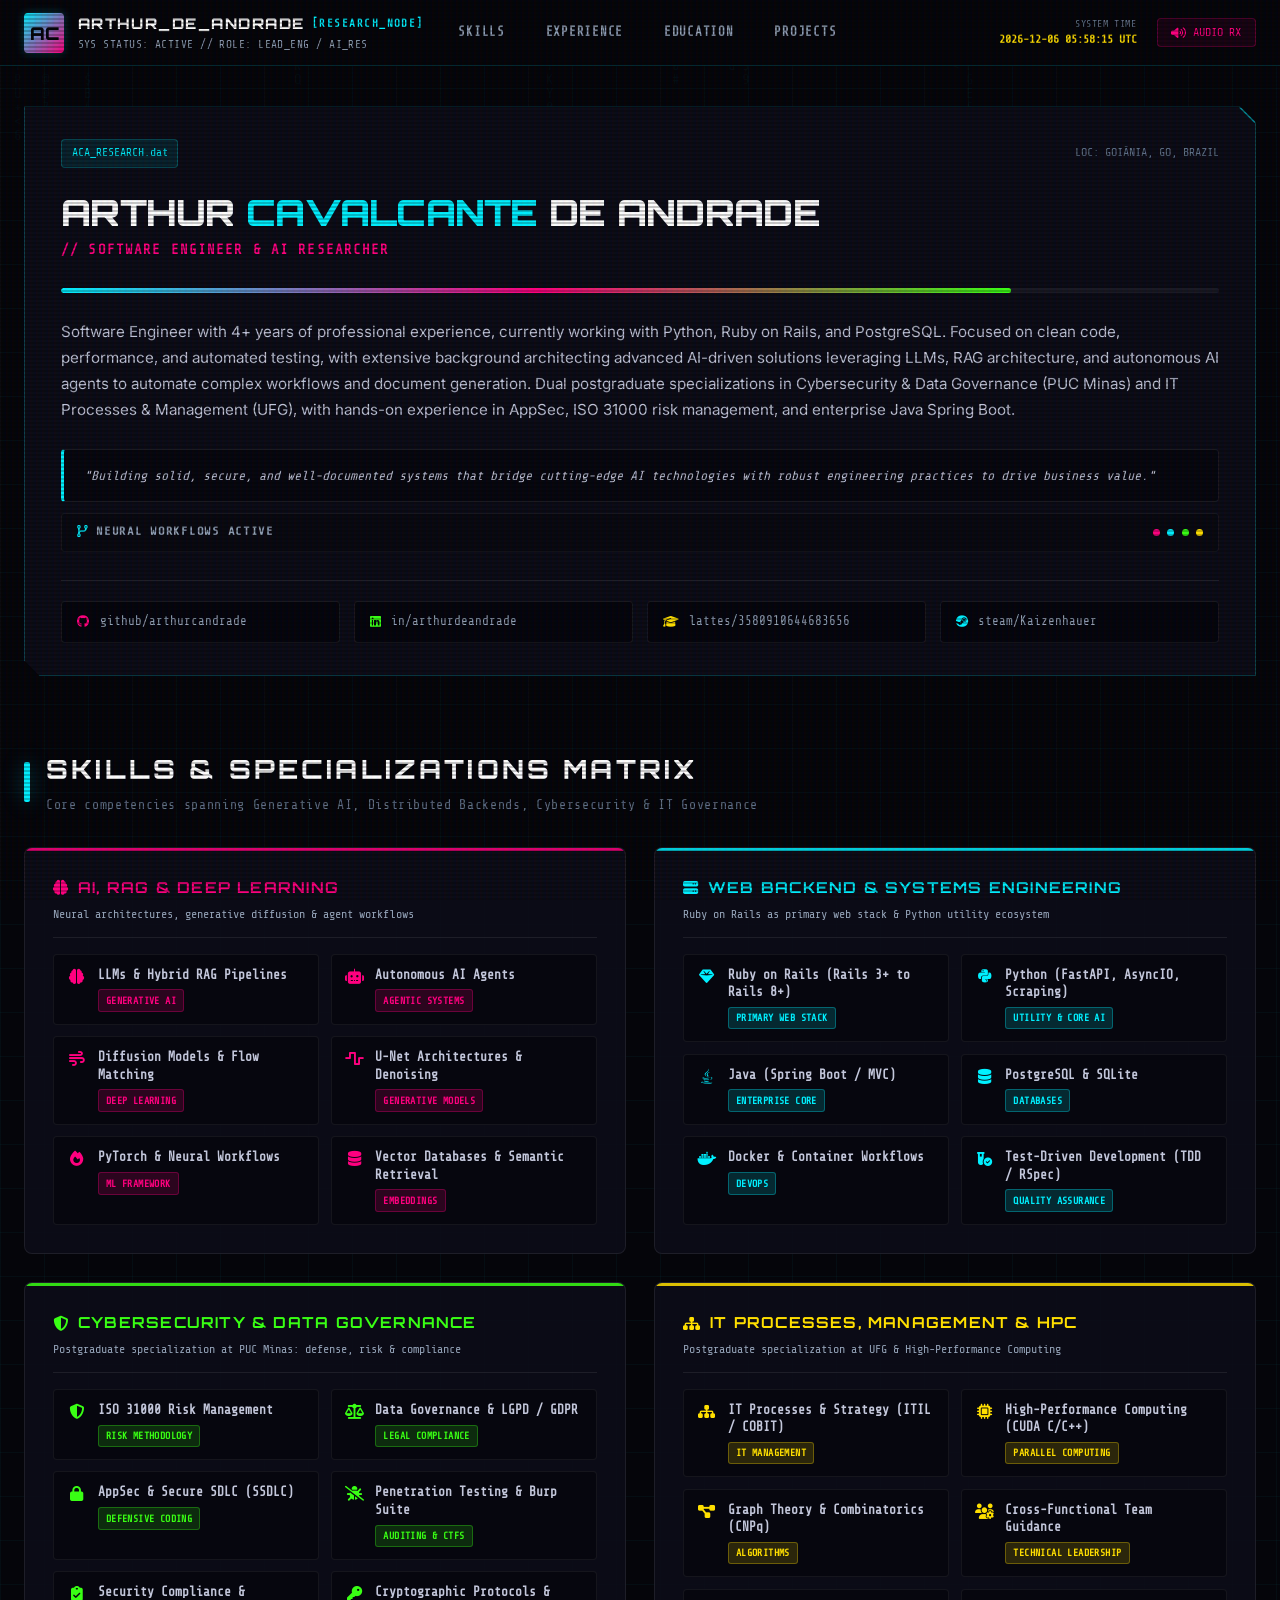
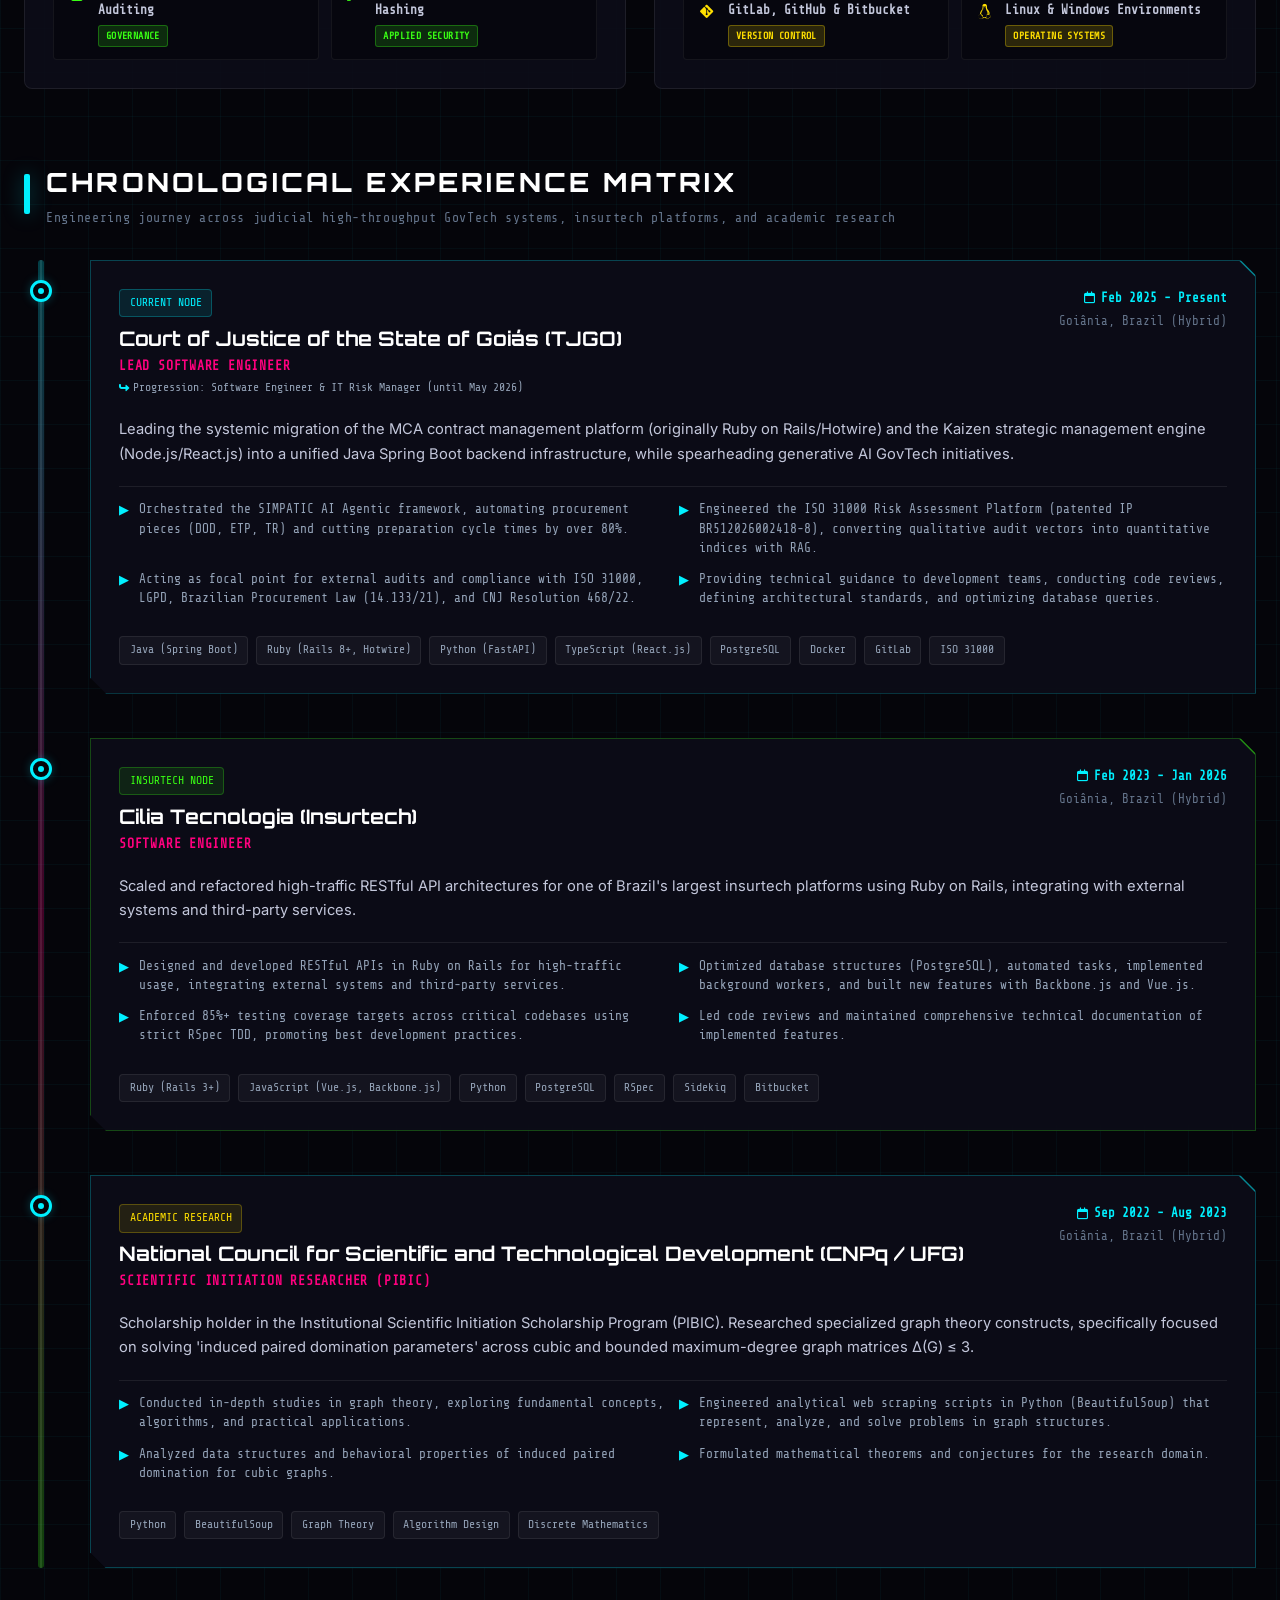
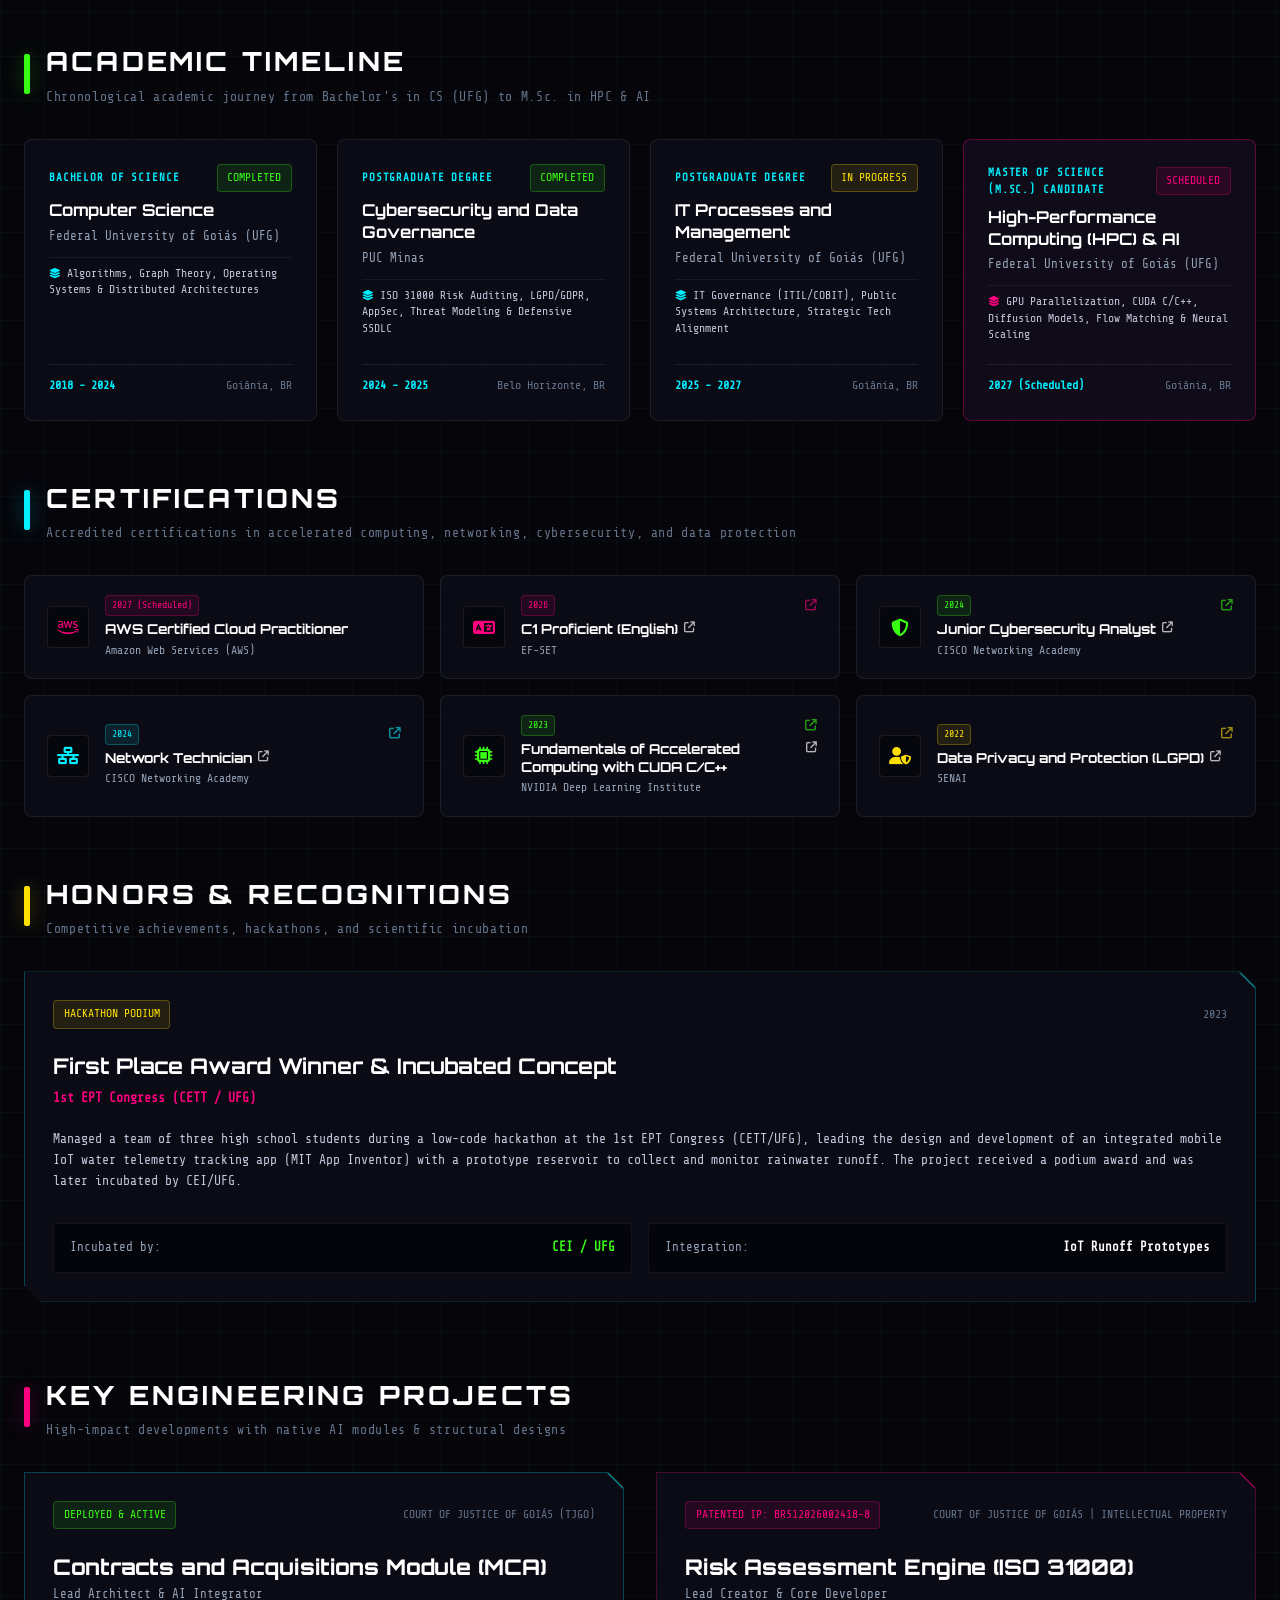
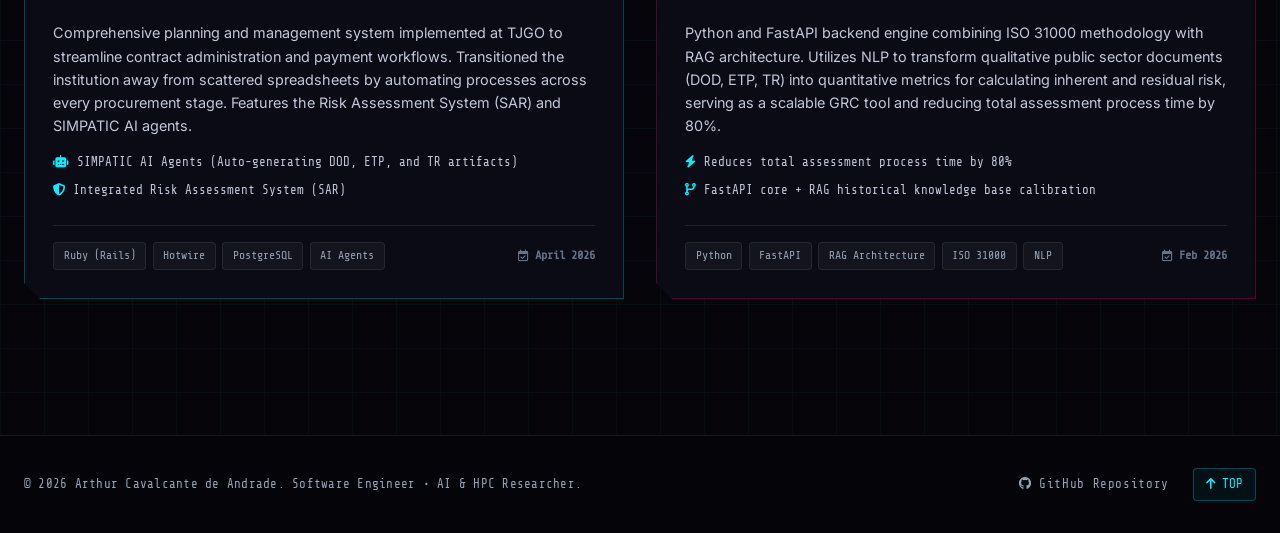
==== index.html @ 25e670b0 "feat: implement education, certifications, and honors component with data and styling" ====
<!DOCTYPE html>
<html lang="en" class="dark">

<head>
  <meta charset="UTF-8">
  <meta name="viewport" content="width=device-width, initial-scale=1.0">

  <!-- Primary Meta Tags -->
  <title>Arthur Cavalcante de Andrade | Software Engineer & AI Researcher</title>
  <meta name="title" content="Arthur Cavalcante de Andrade | Software Engineer & AI Researcher">
  <meta name="description"
    content="Software Engineer & AI Researcher specializing in Distributed Systems, Generative AI (LLMs, RAG, Diffusion Models, Flow Matching), and High-Performance Computing (HPC).">
  <meta name="keywords"
    content="Arthur Cavalcante de Andrade, Software Engineer, AI Researcher, Deep Learning, Diffusion Models, Flow Matching, HPC, RAG, Python, FastAPI, Java, Spring Boot, Graph Theory, TJGO">
  <meta name="author" content="Arthur Cavalcante de Andrade">
  <meta name="robots" content="index, follow">

  <!-- Open Graph / Facebook / LinkedIn -->
  <meta property="og:type" content="website">
  <meta property="og:url" content="https://arthurcandrade.github.io/">
  <meta property="og:title" content="Arthur Cavalcante de Andrade | Software Engineer & AI Researcher">
  <meta property="og:description"
    content="Software Engineer & AI Researcher specializing in Distributed Systems, Generative AI (LLMs, RAG, Diffusion Models, Flow Matching), and High-Performance Computing (HPC).">

  <!-- Twitter -->
  <meta property="twitter:card" content="summary_large_image">
  <meta property="twitter:title" content="Arthur Cavalcante de Andrade | Software Engineer & AI Researcher">
  <meta property="twitter:description"
    content="Software Engineer & AI Researcher specializing in Distributed Systems, Generative AI (LLMs, RAG, Diffusion Models, Flow Matching), and High-Performance Computing (HPC).">

  <!-- Google Fonts: Orbitron (tech), Share Tech Mono (HUD), Inter (clean UI) -->
  <link rel="preconnect" href="https://fonts.googleapis.com">
  <link rel="preconnect" href="https://fonts.gstatic.com" crossorigin>
  <link
    href="https://fonts.googleapis.com/css2?family=Inter:wght@300;400;500;600;700;800&family=Orbitron:wght@500;700;800;900&family=Share+Tech+Mono&display=swap"
    rel="stylesheet">

  <!-- FontAwesome Icons -->
  <link rel="stylesheet" href="https://cdnjs.cloudflare.com/ajax/libs/font-awesome/6.5.1/css/all.min.css"
    integrity="sha512-DTOQO9RWCH3ppGqcWaEA1BIZOC6xxalwEsw9c2QQeAIftl+Vegovlnee1c9QX4TctnWMn13TZye+giMm8e2LwA=="
    crossorigin="anonymous" referrerpolicy="no-referrer">

  <!-- Componentized Cyberpunk Stylesheet Architecture -->
  <link rel="stylesheet" href="css/variables.css">
  <link rel="stylesheet" href="css/base.css">
  <link rel="stylesheet" href="css/components/header.css">
  <link rel="stylesheet" href="css/components/hero.css">
  <link rel="stylesheet" href="css/components/skills.css">
  <link rel="stylesheet" href="css/components/experience.css">
  <link rel="stylesheet" href="css/components/education.css">
  <link rel="stylesheet" href="css/components/projects.css">
  <link rel="stylesheet" href="css/components/footer.css">
</head>

<body class="grid-bg">

  <!-- Matrix Rain Canvas Background -->
  <canvas id="matrix-canvas"></canvas>

  <!-- Mount: Top HUD Header -->
  <div id="header-mount"></div>

  <!-- Main Content Layout -->
  <main class="container relative z-10"
    style="display: flex; flex-direction: column; gap: 4.5rem; padding-top: 2.5rem; padding-bottom: 3.5rem;">

    <!-- Mount: Hero Profile & Systems Telemetry -->
    <div id="hero-mount"></div>

    <!-- Mount: Skills Matrix -->
    <div id="skills-mount"></div>

    <!-- Mount: Experience Motherboard Bus -->
    <div id="experience-mount"></div>

    <!-- Mount: Education & Honors -->
    <div id="education-mount"></div>

    <!-- Mount: Key Engineering Projects -->
    <div id="projects-mount"></div>

  </main>

  <!-- Mount: Cyber Telemetry Footer -->
  <div id="footer-mount"></div>

  <!-- Application Coordinator (ES6+ Module) -->
  <script type="module" src="js/app.js"></script>

</body>

</html>
---- css/variables.css ----
/**
 * Arthur Cavalcante de Andrade | Portfolio
 * CSS Design Tokens & Cyberpunk Theme Variables
 */

:root {
  /* Cyberpunk Core Palette */
  --bg-primary: #05050a;
  --bg-panel: #0d0d19;
  --bg-panel-elevated: #121224;
  --bg-card: rgba(13, 13, 25, 0.88);
  --bg-card-hover: rgba(20, 20, 38, 0.95);
  --bg-darker: #020205;

  /* Neon Accent Colors */
  --neon-cyan: #00f0ff;
  --neon-cyan-rgb: 0, 240, 255;
  --neon-magenta: #ff007f;
  --neon-magenta-rgb: 255, 0, 127;
  --neon-green: #39ff14;
  --neon-green-rgb: 57, 255, 20;
  --neon-yellow: #ffdf00;
  --neon-yellow-rgb: 255, 223, 0;
  --neon-purple: #8b5cf6;
  --neon-purple-rgb: 139, 92, 246;

  /* Text & Surface Tones */
  --text-primary: #ffffff;
  --text-secondary: #c3c7db;
  --text-muted: #64748b;
  --text-dim: #94a3b8;
  --border-subtle: rgba(255, 255, 255, 0.08);
  --border-cyan: rgba(0, 240, 255, 0.25);
  --border-magenta: rgba(255, 0, 127, 0.25);
  --border-green: rgba(57, 255, 20, 0.25);
  --border-yellow: rgba(255, 223, 0, 0.25);

  /* Neon Box Shadows */
  --shadow-glow-cyan: 0 0 20px rgba(0, 240, 255, 0.35);
  --shadow-glow-cyan-sm: 0 0 10px rgba(0, 240, 255, 0.25);
  --shadow-glow-magenta: 0 0 20px rgba(255, 0, 127, 0.35);
  --shadow-glow-magenta-sm: 0 0 10px rgba(255, 0, 127, 0.25);
  --shadow-glow-green: 0 0 20px rgba(57, 255, 20, 0.35);
  --shadow-glow-green-sm: 0 0 10px rgba(57, 255, 20, 0.25);
  --shadow-glow-yellow: 0 0 20px rgba(255, 223, 0, 0.35);

  /* Typography */
  --font-sans: 'Inter', -apple-system, BlinkMacSystemFont, 'Segoe UI', Roboto, sans-serif;
  --font-tech: 'Orbitron', -apple-system, BlinkMacSystemFont, sans-serif;
  --font-mono: 'Share Tech Mono', 'Courier New', monospace;

  /* Layout & Transitions */
  --container-max-width: 1280px;
  --radius-sm: 4px;
  --radius-md: 8px;
  --radius-lg: 12px;
  --transition-fast: 0.15s ease;
  --transition-normal: 0.25s cubic-bezier(0.4, 0, 0.2, 1);
  --transition-glow: 0.35s cubic-bezier(0.16, 1, 0.3, 1);
}
---- css/base.css ----
/**
 * Arthur Cavalcante de Andrade | Portfolio
 * Base Styles, Reset, Cyber Grid & Utility Classes
 */

*, *::before, *::after {
  box-sizing: border-box;
  margin: 0;
  padding: 0;
}

html {
  scroll-behavior: smooth;
  color-scheme: dark;
}

body {
  background-color: var(--bg-primary);
  color: var(--text-secondary);
  font-family: var(--font-sans);
  font-size: 15px;
  line-height: 1.6;
  overflow-x: hidden;
  position: relative;
  min-height: 100vh;
  -webkit-font-smoothing: antialiased;
  -moz-osx-font-smoothing: grayscale;
}

/* Cyber Matrix Background Grid */
.grid-bg {
  background-size: 44px 44px;
  background-image: 
    linear-gradient(to right, rgba(0, 240, 255, 0.035) 1px, transparent 1px),
    linear-gradient(to bottom, rgba(0, 240, 255, 0.035) 1px, transparent 1px);
}

/* CRT Scanline Overlay */
body::before {
  content: "";
  display: block;
  position: fixed;
  top: 0; left: 0; bottom: 0; right: 0;
  background: 
    linear-gradient(rgba(18, 16, 16, 0) 50%, rgba(0, 0, 0, 0.22) 50%),
    linear-gradient(90deg, rgba(255, 0, 0, 0.04), rgba(0, 255, 0, 0.015), rgba(0, 0, 255, 0.04));
  z-index: 9999;
  background-size: 100% 4px, 6px 100%;
  pointer-events: none;
}

/* Matrix Rain Canvas */
#matrix-canvas {
  position: fixed;
  top: 0;
  left: 0;
  width: 100%;
  height: 100%;
  z-index: 0;
  opacity: 0.16;
  pointer-events: none;
}

/* Main Container Wrapper */
.container {
  width: 100%;
  max-width: var(--container-max-width);
  margin-left: auto;
  margin-right: auto;
  padding-left: 1.5rem;
  padding-right: 1.5rem;
}

/* Custom Scrollbar */
::-webkit-scrollbar {
  width: 7px;
  height: 7px;
}
::-webkit-scrollbar-track {
  background: var(--bg-primary);
}
::-webkit-scrollbar-thumb {
  background: rgba(0, 240, 255, 0.35);
  border-radius: 3px;
}
::-webkit-scrollbar-thumb:hover {
  background: rgba(0, 240, 255, 0.7);
  box-shadow: 0 0 10px var(--neon-cyan);
}

/* Cybernetic Polygon Chamfer Border */
.cyber-card {
  position: relative;
  background: var(--bg-card);
  border: 1px solid var(--border-cyan);
  clip-path: polygon(
    0 0, 
    calc(100% - 16px) 0, 
    100% 16px, 
    100% 100%, 
    16px 100%, 
    0 calc(100% - 16px)
  );
  backdrop-filter: blur(12px);
  -webkit-backdrop-filter: blur(12px);
  transition: all var(--transition-normal);
}

.cyber-card::before {
  content: '';
  position: absolute;
  top: 0; 
  right: 0;
  width: 16px; 
  height: 16px;
  background: rgba(0, 240, 255, 0.55);
  clip-path: polygon(100% 0, 0 0, 100% 100%);
  pointer-events: none;
  transition: background var(--transition-fast);
}

.cyber-card:hover {
  border-color: rgba(0, 240, 255, 0.8);
  box-shadow: 0 0 25px rgba(0, 240, 255, 0.2);
  transform: translateY(-2px);
}

.cyber-card:hover::before {
  background: var(--neon-cyan);
}

/* Cyber Card Magenta Variant */
.cyber-card.magenta-variant {
  border-color: var(--border-magenta);
}
.cyber-card.magenta-variant::before {
  background: rgba(255, 0, 127, 0.55);
}
.cyber-card.magenta-variant:hover {
  border-color: rgba(255, 0, 127, 0.8);
  box-shadow: 0 0 25px rgba(255, 0, 127, 0.2);
}
.cyber-card.magenta-variant:hover::before {
  background: var(--neon-magenta);
}

/* Cyber Card Green Variant */
.cyber-card.green-variant {
  border-color: var(--border-green);
}
.cyber-card.green-variant::before {
  background: rgba(57, 255, 20, 0.55);
}
.cyber-card.green-variant:hover {
  border-color: rgba(57, 255, 20, 0.8);
  box-shadow: 0 0 25px rgba(57, 255, 20, 0.2);
}
.cyber-card.green-variant:hover::before {
  background: var(--neon-green);
}

/* Section Header Structure */
.section-title-wrap {
  display: flex;
  align-items: center;
  gap: 1rem;
  margin-bottom: 2rem;
}

.section-accent-bar {
  width: 6px;
  height: 40px;
  border-radius: 2px;
  background-color: var(--neon-cyan);
  box-shadow: var(--shadow-glow-cyan);
}

.section-accent-bar.cyan { background-color: var(--neon-cyan); box-shadow: var(--shadow-glow-cyan); }
.section-accent-bar.magenta { background-color: var(--neon-magenta); box-shadow: var(--shadow-glow-magenta); }
.section-accent-bar.green { background-color: var(--neon-green); box-shadow: var(--shadow-glow-green); }
.section-accent-bar.yellow { background-color: var(--neon-yellow); box-shadow: var(--shadow-glow-yellow); }

.section-heading {
  font-family: var(--font-tech);
  font-size: 1.65rem;
  font-weight: 800;
  letter-spacing: 0.12em;
  color: var(--text-primary);
  text-transform: uppercase;
}

.section-subheading {
  font-family: var(--font-mono);
  font-size: 0.82rem;
  color: var(--text-muted);
  letter-spacing: 0.05em;
  margin-top: 0.2rem;
}

/* Glitch Animation */
@keyframes glitch {
  0% { transform: translate(0); }
  20% { transform: translate(-2px, 2px); }
  40% { transform: translate(-2px, -2px); }
  60% { transform: translate(2px, 2px); }
  80% { transform: translate(2px, -2px); }
  100% { transform: translate(0); }
}

.glitch-hover:hover {
  animation: glitch 0.3s infinite linear alternate-reverse;
}

/* Buttons */
.btn {
  display: inline-flex;
  align-items: center;
  justify-content: center;
  gap: 0.5rem;
  padding: 0.75rem 1.4rem;
  font-family: var(--font-tech);
  font-size: 0.8rem;
  font-weight: 700;
  letter-spacing: 0.08em;
  text-transform: uppercase;
  border-radius: var(--radius-sm);
  cursor: pointer;
  text-decoration: none;
  transition: all var(--transition-normal);
  border: 1px solid transparent;
}

.btn-cyan {
  border-color: var(--neon-cyan);
  background: rgba(var(--neon-cyan-rgb), 0.08);
  color: var(--neon-cyan);
}
.btn-cyan:hover {
  background: var(--neon-cyan);
  color: var(--bg-primary);
  box-shadow: 0 0 20px rgba(var(--neon-cyan-rgb), 0.65);
}

.btn-magenta {
  border-color: var(--neon-magenta);
  background: rgba(var(--neon-magenta-rgb), 0.08);
  color: var(--neon-magenta);
}
.btn-magenta:hover {
  background: var(--neon-magenta);
  color: #ffffff;
  box-shadow: 0 0 20px rgba(var(--neon-magenta-rgb), 0.65);
}

.btn-sm {
  padding: 0.4rem 0.8rem;
  font-size: 0.72rem;
}

/* Badge Tags */
.badge {
  display: inline-flex;
  align-items: center;
  gap: 0.35rem;
  padding: 0.25rem 0.6rem;
  font-family: var(--font-mono);
  font-size: 0.72rem;
  border-radius: var(--radius-sm);
  background: rgba(255, 255, 255, 0.04);
  border: 1px solid var(--border-subtle);
  color: var(--text-dim);
  transition: all var(--transition-fast);
}

.badge-cyan {
  background: rgba(var(--neon-cyan-rgb), 0.1);
  border-color: rgba(var(--neon-cyan-rgb), 0.25);
  color: var(--neon-cyan);
}

.badge-magenta {
  background: rgba(var(--neon-magenta-rgb), 0.1);
  border-color: rgba(var(--neon-magenta-rgb), 0.25);
  color: var(--neon-magenta);
}

.badge-green {
  background: rgba(var(--neon-green-rgb), 0.1);
  border-color: rgba(var(--neon-green-rgb), 0.25);
  color: var(--neon-green);
}

.badge-yellow {
  background: rgba(var(--neon-yellow-rgb), 0.1);
  border-color: rgba(var(--neon-yellow-rgb), 0.25);
  color: var(--neon-yellow);
}

/* Pulse animation utility */
.pulse-glow {
  animation: pulseGlow 2s infinite alternate ease-in-out;
}

@keyframes pulseGlow {
  0% { opacity: 0.6; }
  100% { opacity: 1; filter: drop-shadow(0 0 6px var(--neon-cyan)); }
}

/* Layout Utilities */
.relative { position: relative; }
.z-10 { z-index: 10; }
.text-cyan { color: var(--neon-cyan); }
.text-magenta { color: var(--neon-magenta); }
.text-green { color: var(--neon-green); }
.text-yellow { color: var(--neon-yellow); }
.text-muted { color: var(--text-muted); }
.text-white { color: #ffffff; }
---- css/components/header.css ----
/**
 * Header Component CSS - HUD Navigation Bar
 */

.hud-header {
  position: sticky;
  top: 0;
  z-index: 100;
  background: rgba(5, 5, 10, 0.9);
  backdrop-filter: blur(16px);
  -webkit-backdrop-filter: blur(16px);
  border-bottom: 1px solid rgba(0, 240, 255, 0.15);
  padding: 0.75rem 0;
  transition: all var(--transition-normal);
}

.hud-header.scrolled {
  background: rgba(5, 5, 10, 0.98);
  border-bottom-color: rgba(0, 240, 255, 0.3);
  box-shadow: 0 4px 24px rgba(0, 0, 0, 0.7);
}

.hud-header-container {
  display: flex;
  align-items: center;
  justify-content: space-between;
  gap: 1.5rem;
}

/* Brand Node (Left) */
.hud-brand {
  display: flex;
  align-items: center;
  gap: 0.85rem;
  text-decoration: none;
  flex-shrink: 0;
}

.hud-avatar-box {
  width: 40px;
  height: 40px;
  border-radius: var(--radius-sm);
  background: linear-gradient(135deg, var(--neon-cyan), var(--neon-magenta));
  display: flex;
  align-items: center;
  justify-content: center;
  font-family: var(--font-tech);
  font-size: 1.1rem;
  font-weight: 900;
  color: #05050a;
  box-shadow: var(--shadow-glow-cyan-sm);
  transition: transform var(--transition-fast);
}

.hud-brand:hover .hud-avatar-box {
  transform: scale(1.05);
  box-shadow: var(--shadow-glow-cyan);
}

.hud-brand-details h1 {
  font-family: var(--font-tech);
  font-size: 0.92rem;
  font-weight: 800;
  letter-spacing: 0.1em;
  color: #ffffff;
  display: flex;
  align-items: center;
  gap: 0.45rem;
}

.hud-status-tag {
  font-size: 0.68rem;
  color: var(--neon-cyan);
  font-family: var(--font-mono);
}

.hud-role-text {
  font-family: var(--font-mono);
  font-size: 0.7rem;
  color: var(--text-dim);
  letter-spacing: 0.04em;
}

/* Center Section Navigation */
.hud-nav-center {
  display: none;
  align-items: center;
  gap: 1.25rem;
}

@media (min-width: 900px) {
  .hud-nav-center {
    display: flex;
  }
}

.hud-nav-link {
  font-family: var(--font-mono);
  font-size: 0.78rem;
  font-weight: 600;
  color: var(--text-dim);
  text-decoration: none;
  transition: all var(--transition-fast);
  letter-spacing: 0.06em;
  padding: 0.35rem 0.65rem;
  border-radius: var(--radius-sm);
  white-space: nowrap;
}

.hud-nav-link:hover {
  color: var(--neon-cyan);
  background: rgba(0, 240, 255, 0.06);
  text-shadow: 0 0 8px rgba(0, 240, 255, 0.6);
}

/* Right Controls: Clock & Audio Option Button */
.hud-right-controls {
  display: flex;
  align-items: center;
  gap: 1.25rem;
  margin-left: auto;
  flex-shrink: 0;
}

.hud-clock-box {
  display: none;
  flex-direction: column;
  align-items: flex-end;
  font-family: var(--font-mono);
  font-size: 0.72rem;
}

@media (min-width: 640px) {
  .hud-clock-box {
    display: flex;
  }
}

.hud-clock-label {
  font-size: 0.62rem;
  color: var(--text-muted);
  letter-spacing: 0.06em;
  text-transform: uppercase;
}

.hud-clock-time {
  color: var(--neon-yellow);
  font-weight: 600;
}

.hud-sound-btn {
  display: inline-flex;
  align-items: center;
  gap: 0.45rem;
  padding: 0.45rem 0.85rem;
  font-family: var(--font-mono);
  font-size: 0.74rem;
  border-radius: var(--radius-sm);
  background: rgba(255, 0, 127, 0.08);
  border: 1px solid rgba(255, 0, 127, 0.3);
  color: var(--neon-magenta);
  cursor: pointer;
  transition: all var(--transition-fast);
}

.hud-sound-btn:hover {
  background: rgba(255, 0, 127, 0.2);
  border-color: var(--neon-magenta);
  box-shadow: var(--shadow-glow-magenta-sm);
}
---- css/components/hero.css ----
/**
 * Hero Component CSS - Profile Terminal Core
 */

.hero-section {
  width: 100%;
}

/* Profile Card Box (Full-width, expansive presentation) */
.profile-card {
  padding: 2rem 2.25rem;
  display: flex;
  flex-direction: column;
  justify-content: space-between;
  gap: 1.75rem;
  width: 100%;
}

@media (max-width: 640px) {
  .profile-card {
    padding: 1.5rem;
  }
}

.profile-card-header {
  display: flex;
  justify-content: space-between;
  align-items: center;
  font-family: var(--font-mono);
  font-size: 0.75rem;
}

.profile-name {
  font-family: var(--font-tech);
  font-size: 2.25rem;
  font-weight: 900;
  line-height: 1.15;
  letter-spacing: -0.02em;
  color: #ffffff;
  margin-top: 0.35rem;
}

@media (max-width: 640px) {
  .profile-name {
    font-size: 1.65rem;
  }
}

.profile-title {
  font-family: var(--font-mono);
  font-size: 0.88rem;
  font-weight: 700;
  letter-spacing: 0.08em;
  color: var(--neon-magenta);
  text-transform: uppercase;
  margin-top: 0.35rem;
}

/* Glowing Decrypt / Experience Bar */
.decrypt-bar-container {
  width: 100%;
  height: 5px;
  background: rgba(255, 255, 255, 0.06);
  border-radius: 3px;
  overflow: hidden;
  position: relative;
  margin: 0.5rem 0;
}

.decrypt-bar-fill {
  position: absolute;
  top: 0; bottom: 0; left: 0;
  width: 82%;
  background: linear-gradient(90deg, var(--neon-cyan), var(--neon-magenta), var(--neon-green));
  border-radius: 3px;
  animation: barPulse 3s infinite alternate;
}

@keyframes barPulse {
  0% { opacity: 0.75; width: 75%; }
  100% { opacity: 1; width: 85%; }
}

.profile-bio {
  color: var(--text-secondary);
  font-size: 0.95rem;
  line-height: 1.7;
}

/* Quote & Workflow Status Block */
.hero-quote-container {
  margin-top: 0.5rem;
  display: flex;
  flex-direction: column;
  gap: 0.65rem;
}

.hero-quote-box {
  padding: 0.95rem 1.25rem;
  background: rgba(5, 5, 12, 0.65);
  border: 1px solid rgba(255, 255, 255, 0.08);
  border-left: 3px solid var(--neon-cyan);
  border-radius: var(--radius-sm);
  font-family: var(--font-mono);
  font-size: 0.82rem;
  color: var(--text-secondary);
  font-style: italic;
  line-height: 1.6;
}

.hero-workflow-status {
  display: flex;
  align-items: center;
  justify-content: space-between;
  flex-wrap: wrap;
  gap: 0.75rem;
  padding: 0.55rem 0.95rem;
  background: rgba(5, 5, 12, 0.45);
  border: 1px solid rgba(255, 255, 255, 0.06);
  border-radius: var(--radius-sm);
}

.hero-workflow-text {
  font-family: var(--font-mono);
  font-size: 0.76rem;
  color: var(--text-dim);
  text-transform: uppercase;
  letter-spacing: 0.06em;
  font-weight: 600;
  display: flex;
  align-items: center;
}

.hero-status-dots {
  display: flex;
  align-items: center;
  gap: 0.45rem;
}

.ci-dot {
  width: 7px;
  height: 7px;
  border-radius: 50%;
  animation: pulseDot 1.4s infinite alternate;
}

.ci-dot:nth-child(2) { animation-delay: 0.2s; }
.ci-dot:nth-child(3) { animation-delay: 0.4s; }
.ci-dot:nth-child(4) { animation-delay: 0.6s; }

@keyframes pulseDot {
  0% { transform: scale(0.8); opacity: 0.4; }
  100% { transform: scale(1.2); opacity: 1; filter: drop-shadow(0 0 6px currentColor); }
}

/* Fast Contact Buttons Grid (4 columns on desktop, 2 on mobile) */
.contacts-grid {
  display: grid;
  grid-template-columns: repeat(2, 1fr);
  gap: 0.85rem;
  padding-top: 1.25rem;
  border-top: 1px solid rgba(255, 255, 255, 0.08);
}

@media (min-width: 768px) {
  .contacts-grid {
    grid-template-columns: repeat(4, 1fr);
  }
}

.contact-link-btn {
  display: flex;
  align-items: center;
  gap: 0.65rem;
  padding: 0.65rem 0.95rem;
  background: rgba(2, 2, 8, 0.65);
  border: 1px solid rgba(255, 255, 255, 0.08);
  border-radius: var(--radius-sm);
  color: var(--text-dim);
  text-decoration: none;
  font-family: var(--font-mono);
  font-size: 0.78rem;
  transition: all var(--transition-fast);
  overflow: hidden;
}

.contact-link-btn:hover {
  background: rgba(0, 240, 255, 0.08);
  border-color: var(--neon-cyan);
  color: var(--neon-cyan);
  box-shadow: 0 0 12px rgba(0, 240, 255, 0.2);
  transform: translateY(-2px);
}

.contact-link-btn.magenta-hover:hover {
  background: rgba(255, 0, 127, 0.08);
  border-color: var(--neon-magenta);
  color: var(--neon-magenta);
  box-shadow: 0 0 12px rgba(255, 0, 127, 0.2);
}

.contact-link-btn.green-hover:hover {
  background: rgba(57, 255, 20, 0.08);
  border-color: var(--neon-green);
  color: var(--neon-green);
  box-shadow: 0 0 12px rgba(57, 255, 20, 0.2);
}

.contact-link-btn .truncate {
  overflow: hidden;
  text-overflow: ellipsis;
  white-space: nowrap;
}
---- css/components/skills.css ----
/**
 * Skills & Expertise Component CSS
 * Modern colorful capability cards with tags stacked cleanly below titles
 */

/* 2-column spacious grid: 2 on desktop, 1 on mobile */
.skills-grid {
  display: grid;
  grid-template-columns: 1fr;
  gap: 1.75rem;
}

@media (min-width: 820px) {
  .skills-grid {
    grid-template-columns: repeat(2, 1fr);
  }
}

.skill-category-card {
  padding: 1.75rem;
  display: flex;
  flex-direction: column;
  justify-content: space-between;
  gap: 1.25rem;
  background: var(--bg-card);
  border: 1px solid var(--border-subtle);
  border-radius: var(--radius-md);
  transition: all var(--transition-normal);
  position: relative;
  overflow: hidden;
}

.skill-category-card::before {
  content: "";
  position: absolute;
  top: 0;
  left: 0;
  right: 0;
  height: 3px;
  opacity: 0.85;
}

.skill-category-card.magenta-accent::before { background: var(--neon-magenta); }
.skill-category-card.cyan-accent::before { background: var(--neon-cyan); }
.skill-category-card.green-accent::before { background: var(--neon-green); }
.skill-category-card.yellow-accent::before { background: var(--neon-yellow); }

.skill-category-card:hover {
  transform: translateY(-3px);
  box-shadow: 0 10px 30px rgba(0, 0, 0, 0.6);
}

.skill-category-card.magenta-accent:hover {
  border-color: var(--border-magenta);
  box-shadow: 0 10px 30px rgba(255, 0, 127, 0.18);
}

.skill-category-card.cyan-accent:hover {
  border-color: var(--border-cyan);
  box-shadow: 0 10px 30px rgba(0, 240, 255, 0.18);
}

.skill-category-card.green-accent:hover {
  border-color: var(--border-green);
  box-shadow: 0 10px 30px rgba(57, 255, 20, 0.18);
}

.skill-category-card.yellow-accent:hover {
  border-color: var(--border-yellow);
  box-shadow: 0 10px 30px rgba(255, 223, 0, 0.18);
}

.skill-cat-header {
  border-bottom: 1px solid rgba(255, 255, 255, 0.08);
  padding-bottom: 0.85rem;
}

.skill-cat-title {
  font-family: var(--font-tech);
  font-size: 0.95rem;
  font-weight: 700;
  letter-spacing: 0.08em;
  text-transform: uppercase;
  display: flex;
  align-items: center;
  gap: 0.55rem;
}

.skill-cat-subtitle {
  font-family: var(--font-mono);
  font-size: 0.74rem;
  color: var(--text-dim);
  margin-top: 0.35rem;
  line-height: 1.45;
}

/* Skills Chips: Generous 2-column layout inside the card */
.skill-items-list {
  display: grid;
  grid-template-columns: 1fr;
  gap: 0.7rem;
}

@media (min-width: 600px) {
  .skill-items-list {
    grid-template-columns: repeat(2, 1fr);
  }
}

.skill-chip {
  display: flex;
  align-items: flex-start;
  gap: 0.75rem;
  padding: 0.75rem 0.85rem;
  background: rgba(5, 5, 12, 0.65);
  border: 1px solid rgba(255, 255, 255, 0.06);
  border-radius: var(--radius-sm);
  transition: all var(--transition-fast);
  min-height: 56px;
}

.skill-chip-icon {
  font-size: 0.95rem;
  width: 18px;
  flex-shrink: 0;
  text-align: center;
  margin-top: 2px;
}

.skill-chip-body {
  display: flex;
  flex-direction: column;
  align-items: flex-start;
  gap: 0.35rem;
  min-width: 0;
  flex: 1;
}

.skill-chip-name {
  font-family: var(--font-mono);
  font-size: 0.8rem;
  font-weight: 600;
  color: var(--text-secondary);
  line-height: 1.35;
}

.skill-chip-tag {
  display: inline-block;
  width: fit-content;
  font-family: var(--font-mono);
  font-size: 0.62rem;
  font-weight: 700;
  padding: 0.15rem 0.45rem;
  border-radius: 3px;
  text-transform: uppercase;
  letter-spacing: 0.04em;
  white-space: nowrap;
}

/* Category Specific Tag & Hover Glow Styles */
.skill-category-card.magenta-accent .skill-chip:hover {
  background: rgba(255, 0, 127, 0.08);
  border-color: rgba(255, 0, 127, 0.4);
  transform: translateY(-2px);
}
.skill-category-card.magenta-accent .skill-chip-tag {
  background: rgba(255, 0, 127, 0.15);
  color: var(--neon-magenta);
  border: 1px solid rgba(255, 0, 127, 0.3);
}

.skill-category-card.cyan-accent .skill-chip:hover {
  background: rgba(0, 240, 255, 0.08);
  border-color: rgba(0, 240, 255, 0.4);
  transform: translateY(-2px);
}
.skill-category-card.cyan-accent .skill-chip-tag {
  background: rgba(0, 240, 255, 0.15);
  color: var(--neon-cyan);
  border: 1px solid rgba(0, 240, 255, 0.3);
}

.skill-category-card.green-accent .skill-chip:hover {
  background: rgba(57, 255, 20, 0.08);
  border-color: rgba(57, 255, 20, 0.4);
  transform: translateY(-2px);
}
.skill-category-card.green-accent .skill-chip-tag {
  background: rgba(57, 255, 20, 0.15);
  color: var(--neon-green);
  border: 1px solid rgba(57, 255, 20, 0.3);
}

.skill-category-card.yellow-accent .skill-chip:hover {
  background: rgba(255, 223, 0, 0.08);
  border-color: rgba(255, 223, 0, 0.4);
  transform: translateY(-2px);
}
.skill-category-card.yellow-accent .skill-chip-tag {
  background: rgba(255, 223, 0, 0.15);
  color: var(--neon-yellow);
  border: 1px solid rgba(255, 223, 0, 0.3);
}
---- css/components/experience.css ----
/**
 * Experience Component CSS - Motherboard Bus Timeline
 */

.experience-timeline {
  position: relative;
  padding-left: 2rem;
  margin-left: 0.5rem;
  border-left: 2px solid rgba(255, 255, 255, 0.1);
  display: flex;
  flex-direction: column;
  gap: 2.75rem;
}

@media (min-width: 768px) {
  .experience-timeline {
    padding-left: 3rem;
    margin-left: 1rem;
  }
}

/* Glowing trace gradient behind the timeline border */
.experience-timeline::before {
  content: "";
  position: absolute;
  left: -4px;
  top: 0;
  width: 6px;
  height: 100%;
  background: linear-gradient(180deg, var(--neon-cyan), var(--neon-magenta), var(--neon-green));
  opacity: 0.25;
  border-radius: 3px;
  pointer-events: none;
}

.experience-item {
  position: relative;
}

/* Timeline Node Indicator */
.timeline-node {
  position: absolute;
  left: -2.6rem;
  top: 1.25rem;
  width: 22px;
  height: 22px;
  border-radius: 50%;
  background: var(--bg-primary);
  border: 3px solid var(--neon-cyan);
  display: flex;
  align-items: center;
  justify-content: center;
  box-shadow: var(--shadow-glow-cyan-sm);
  transition: all var(--transition-fast);
  z-index: 2;
}

@media (min-width: 768px) {
  .timeline-node {
    left: -3.75rem;
  }
}

.experience-item:hover .timeline-node {
  border-color: var(--neon-magenta);
  box-shadow: var(--shadow-glow-magenta);
  transform: scale(1.2);
}

.node-pulse-dot {
  width: 6px;
  height: 6px;
  border-radius: 50%;
  background: var(--neon-cyan);
  animation: pulseDot 1.5s infinite;
}

.experience-card-inner {
  padding: 1.75rem;
  display: flex;
  flex-direction: column;
  gap: 1.25rem;
}

.exp-header-row {
  display: flex;
  flex-wrap: wrap;
  justify-content: space-between;
  align-items: flex-start;
  gap: 1rem;
}

.exp-company-info h3 {
  font-family: var(--font-tech);
  font-size: 1.25rem;
  font-weight: 700;
  color: #ffffff;
  margin-top: 0.35rem;
}

.exp-role-badge {
  font-family: var(--font-mono);
  font-size: 0.82rem;
  font-weight: 700;
  color: var(--neon-magenta);
  letter-spacing: 0.06em;
  text-transform: uppercase;
}

.exp-date-meta {
  font-family: var(--font-mono);
  font-size: 0.78rem;
  text-align: right;
}

.exp-period {
  font-weight: 700;
  color: var(--neon-cyan);
  display: flex;
  align-items: center;
  gap: 0.4rem;
  justify-content: flex-end;
}

.exp-location {
  color: var(--text-muted);
  margin-top: 0.2rem;
}

.exp-description {
  color: var(--text-secondary);
  font-size: 0.92rem;
  line-height: 1.65;
}

/* Key Achievement Bullet Points */
.exp-bullets-grid {
  display: grid;
  grid-template-columns: 1fr;
  gap: 0.75rem;
  padding-top: 0.85rem;
  border-top: 1px solid rgba(255, 255, 255, 0.08);
  font-family: var(--font-mono);
  font-size: 0.8rem;
}

@media (min-width: 768px) {
  .exp-bullets-grid {
    grid-template-columns: repeat(2, 1fr);
  }
}

.exp-bullet-item {
  display: flex;
  align-items: flex-start;
  gap: 0.65rem;
  color: var(--text-dim);
  line-height: 1.5;
}

.exp-bullet-arrow {
  color: var(--neon-cyan);
  flex-shrink: 0;
  margin-top: 1px;
}

.exp-tags-list {
  display: flex;
  flex-wrap: wrap;
  gap: 0.5rem;
  padding-top: 0.5rem;
}
---- css/components/education.css ----
/**
 * Education, Certifications & Honors Component CSS
 */

.education-honors-wrap {
  display: flex;
  flex-direction: column;
  gap: 3.5rem;
}

/* 4-column chronological grid from earliest (left) to latest (right) */
.education-grid {
  display: grid;
  grid-template-columns: 1fr;
  gap: 1.25rem;
}

@media (min-width: 640px) {
  .education-grid {
    grid-template-columns: repeat(2, 1fr);
  }
}

@media (min-width: 1100px) {
  .education-grid {
    grid-template-columns: repeat(4, 1fr);
  }
}

.edu-card {
  padding: 1.5rem;
  background: var(--bg-card);
  border: 1px solid var(--border-subtle);
  border-radius: var(--radius-md);
  display: flex;
  flex-direction: column;
  justify-content: space-between;
  gap: 1.25rem;
  transition: all var(--transition-normal);
  position: relative;
  overflow: hidden;
}

.edu-card:hover {
  border-color: var(--border-cyan);
  transform: translateY(-3px);
  box-shadow: 0 6px 25px rgba(0, 240, 255, 0.15);
}

.edu-card.highlight-card {
  border-color: rgba(255, 0, 127, 0.35);
  background: rgba(18, 13, 26, 0.9);
}

.edu-card.highlight-card:hover {
  border-color: var(--neon-magenta);
  box-shadow: 0 6px 25px rgba(255, 0, 127, 0.2);
}

.edu-degree-header {
  display: flex;
  justify-content: space-between;
  align-items: center;
  gap: 0.5rem;
}

.edu-degree-type {
  font-family: var(--font-mono);
  font-size: 0.68rem;
  font-weight: 700;
  color: var(--neon-cyan);
  letter-spacing: 0.08em;
  text-transform: uppercase;
}

.edu-degree-name {
  font-family: var(--font-tech);
  font-size: 1.02rem;
  font-weight: 700;
  color: #ffffff;
  margin-top: 0.45rem;
  line-height: 1.35;
}

.edu-institution {
  font-family: var(--font-mono);
  font-size: 0.78rem;
  color: var(--text-dim);
  margin-top: 0.35rem;
}

.edu-footer {
  display: flex;
  justify-content: space-between;
  align-items: center;
  padding-top: 0.75rem;
  border-top: 1px solid rgba(255, 255, 255, 0.08);
  font-family: var(--font-mono);
  font-size: 0.74rem;
}

.edu-period {
  font-weight: 700;
  color: var(--neon-cyan);
}

.edu-location {
  color: var(--text-muted);
}

/* Official Certifications Grid */
.certifications-grid {
  display: grid;
  grid-template-columns: 1fr;
  gap: 1rem;
}

@media (min-width: 640px) {
  .certifications-grid {
    grid-template-columns: repeat(2, 1fr);
  }
}

@media (min-width: 1024px) {
  .certifications-grid {
    grid-template-columns: repeat(3, 1fr);
  }
}

.cert-card {
  padding: 1.15rem 1.35rem;
  background: var(--bg-card);
  border: 1px solid var(--border-subtle);
  border-radius: var(--radius-md);
  display: flex;
  align-items: center;
  gap: 1rem;
  transition: all var(--transition-normal);
}

.cert-card:hover {
  transform: translateY(-2px);
  border-color: rgba(0, 240, 255, 0.4);
  box-shadow: 0 6px 20px rgba(0, 240, 255, 0.12);
}

.cert-icon-box {
  width: 42px;
  height: 42px;
  border-radius: var(--radius-sm);
  background: rgba(5, 5, 12, 0.8);
  border: 1px solid rgba(255, 255, 255, 0.08);
  display: flex;
  align-items: center;
  justify-content: center;
  font-size: 1.1rem;
  flex-shrink: 0;
}

.cert-meta {
  display: flex;
  flex-direction: column;
  gap: 0.25rem;
  min-width: 0;
  flex: 1;
}

.cert-header-meta {
  display: flex;
  align-items: center;
  justify-content: space-between;
  gap: 0.5rem;
}

.cert-year-tag {
  font-family: var(--font-mono);
  font-size: 0.65rem;
  font-weight: 700;
}

.cert-title {
  font-family: var(--font-tech);
  font-size: 0.85rem;
  font-weight: 700;
  color: #ffffff;
  line-height: 1.3;
}

.cert-title-link {
  text-decoration: none;
  display: inline-flex;
  align-items: flex-start;
  gap: 0.4rem;
  color: #ffffff;
  transition: color var(--transition-fast);
}

.cert-title-link:hover {
  color: var(--neon-cyan);
}

.cert-link-icon {
  font-size: 0.68rem;
  opacity: 0.7;
  margin-top: 0.15rem;
  transition: transform var(--transition-fast), opacity var(--transition-fast);
  flex-shrink: 0;
}

.cert-title-link:hover .cert-link-icon {
  opacity: 1;
  transform: translate(2px, -2px);
}

.cert-ext-btn {
  font-size: 0.72rem;
  opacity: 0.6;
  transition: opacity var(--transition-fast), transform var(--transition-fast);
  text-decoration: none;
  display: inline-flex;
  align-items: center;
  justify-content: center;
}

.cert-ext-btn:hover {
  opacity: 1;
  transform: scale(1.2);
}

.has-cert-link:hover {
  border-color: rgba(0, 240, 255, 0.5);
}

.cert-issuer {
  font-family: var(--font-mono);
  font-size: 0.72rem;
  color: var(--text-dim);
}

/* Honors & Awards Card */
.honors-card {
  padding: 1.75rem;
  display: flex;
  flex-direction: column;
  gap: 1.25rem;
}

.honors-header-row {
  display: flex;
  justify-content: space-between;
  align-items: center;
}

.honors-title {
  font-family: var(--font-tech);
  font-size: 1.35rem;
  font-weight: 700;
  color: #ffffff;
}

.honors-issuer {
  font-family: var(--font-mono);
  font-size: 0.82rem;
  font-weight: 700;
  color: var(--neon-magenta);
  margin-top: 0.25rem;
}

.honors-desc {
  font-family: var(--font-mono);
  font-size: 0.82rem;
  color: var(--text-secondary);
  line-height: 1.6;
}

.honors-stats-grid {
  display: grid;
  grid-template-columns: 1fr;
  gap: 1rem;
  padding-top: 0.75rem;
}

@media (min-width: 640px) {
  .honors-stats-grid {
    grid-template-columns: repeat(2, 1fr);
  }
}

.honors-stat-box {
  padding: 0.85rem 1rem;
  background: rgba(2, 2, 8, 0.7);
  border: 1px solid rgba(255, 255, 255, 0.06);
  border-radius: var(--radius-sm);
  display: flex;
  justify-content: space-between;
  align-items: center;
  font-family: var(--font-mono);
  font-size: 0.78rem;
  color: var(--text-dim);
}
---- css/components/projects.css ----
/**
 * Projects Component CSS - Key Engineering Systems & Patented IP
 */

.projects-grid {
  display: grid;
  grid-template-columns: 1fr;
  gap: 2rem;
}

@media (min-width: 1024px) {
  .projects-grid {
    grid-template-columns: repeat(2, 1fr);
  }
}

.project-card {
  padding: 1.75rem;
  display: flex;
  flex-direction: column;
  justify-content: space-between;
  gap: 1.5rem;
  height: 100%;
}

.project-meta-top {
  display: flex;
  justify-content: space-between;
  align-items: center;
  font-family: var(--font-mono);
  font-size: 0.72rem;
}

.project-title {
  font-family: var(--font-tech);
  font-size: 1.35rem;
  font-weight: 800;
  color: #ffffff;
  margin-top: 0.5rem;
  line-height: 1.3;
  transition: color var(--transition-fast);
}

.project-card:hover .project-title {
  color: var(--neon-cyan);
}

.project-card.magenta-variant:hover .project-title {
  color: var(--neon-magenta);
}

.project-role {
  font-family: var(--font-mono);
  font-size: 0.78rem;
  color: var(--text-dim);
  margin-top: 0.25rem;
}

.project-desc {
  color: var(--text-secondary);
  font-size: 0.9rem;
  line-height: 1.6;
}

.project-highlights-list {
  display: flex;
  flex-direction: column;
  gap: 0.5rem;
  font-family: var(--font-mono);
  font-size: 0.78rem;
}

.project-highlight-item {
  display: flex;
  align-items: center;
  gap: 0.5rem;
}

.project-card-footer {
  display: flex;
  flex-wrap: wrap;
  align-items: center;
  justify-content: space-between;
  gap: 1rem;
  padding-top: 1rem;
  border-top: 1px solid rgba(255, 255, 255, 0.08);
}

.project-tags-list {
  display: flex;
  flex-wrap: wrap;
  gap: 0.4rem;
}

.project-date-badge {
  font-family: var(--font-mono);
  font-size: 0.75rem;
  font-weight: 700;
  color: var(--text-muted);
  display: flex;
  align-items: center;
  gap: 0.35rem;
}
---- css/components/footer.css ----
/**
 * Footer Component CSS - Clean Cyber Telemetry Footer
 */

.cyber-footer {
  border-top: 1px solid rgba(255, 255, 255, 0.08);
  background: rgba(5, 5, 10, 0.95);
  backdrop-filter: blur(12px);
  -webkit-backdrop-filter: blur(12px);
  padding: 2rem 0;
  margin-top: 5rem;
  font-family: var(--font-mono);
  font-size: 0.78rem;
  position: relative;
  z-index: 10;
}

.footer-content {
  display: flex;
  flex-direction: column;
  align-items: center;
  justify-content: space-between;
  gap: 1.25rem;
  text-align: center;
}

@media (min-width: 768px) {
  .footer-content {
    flex-direction: row;
    text-align: left;
  }
}

.footer-brand-meta p {
  color: var(--text-dim);
  font-weight: 500;
  letter-spacing: 0.02em;
}

.footer-actions {
  display: flex;
  align-items: center;
  gap: 1.5rem;
}

.footer-action-link {
  color: var(--text-dim);
  text-decoration: none;
  display: inline-flex;
  align-items: center;
  gap: 0.45rem;
  transition: all var(--transition-fast);
  letter-spacing: 0.05em;
}

.footer-action-link:hover {
  color: var(--neon-cyan);
  text-shadow: 0 0 8px rgba(0, 240, 255, 0.6);
}

.footer-top-btn {
  padding: 0.35rem 0.75rem;
  border: 1px solid rgba(0, 240, 255, 0.25);
  background: rgba(0, 240, 255, 0.05);
  border-radius: var(--radius-sm);
  color: var(--neon-cyan);
  text-decoration: none;
  display: inline-flex;
  align-items: center;
  gap: 0.45rem;
  transition: all var(--transition-fast);
}

.footer-top-btn:hover {
  background: var(--neon-cyan);
  color: #05050a;
  box-shadow: 0 0 15px rgba(0, 240, 255, 0.4);
}
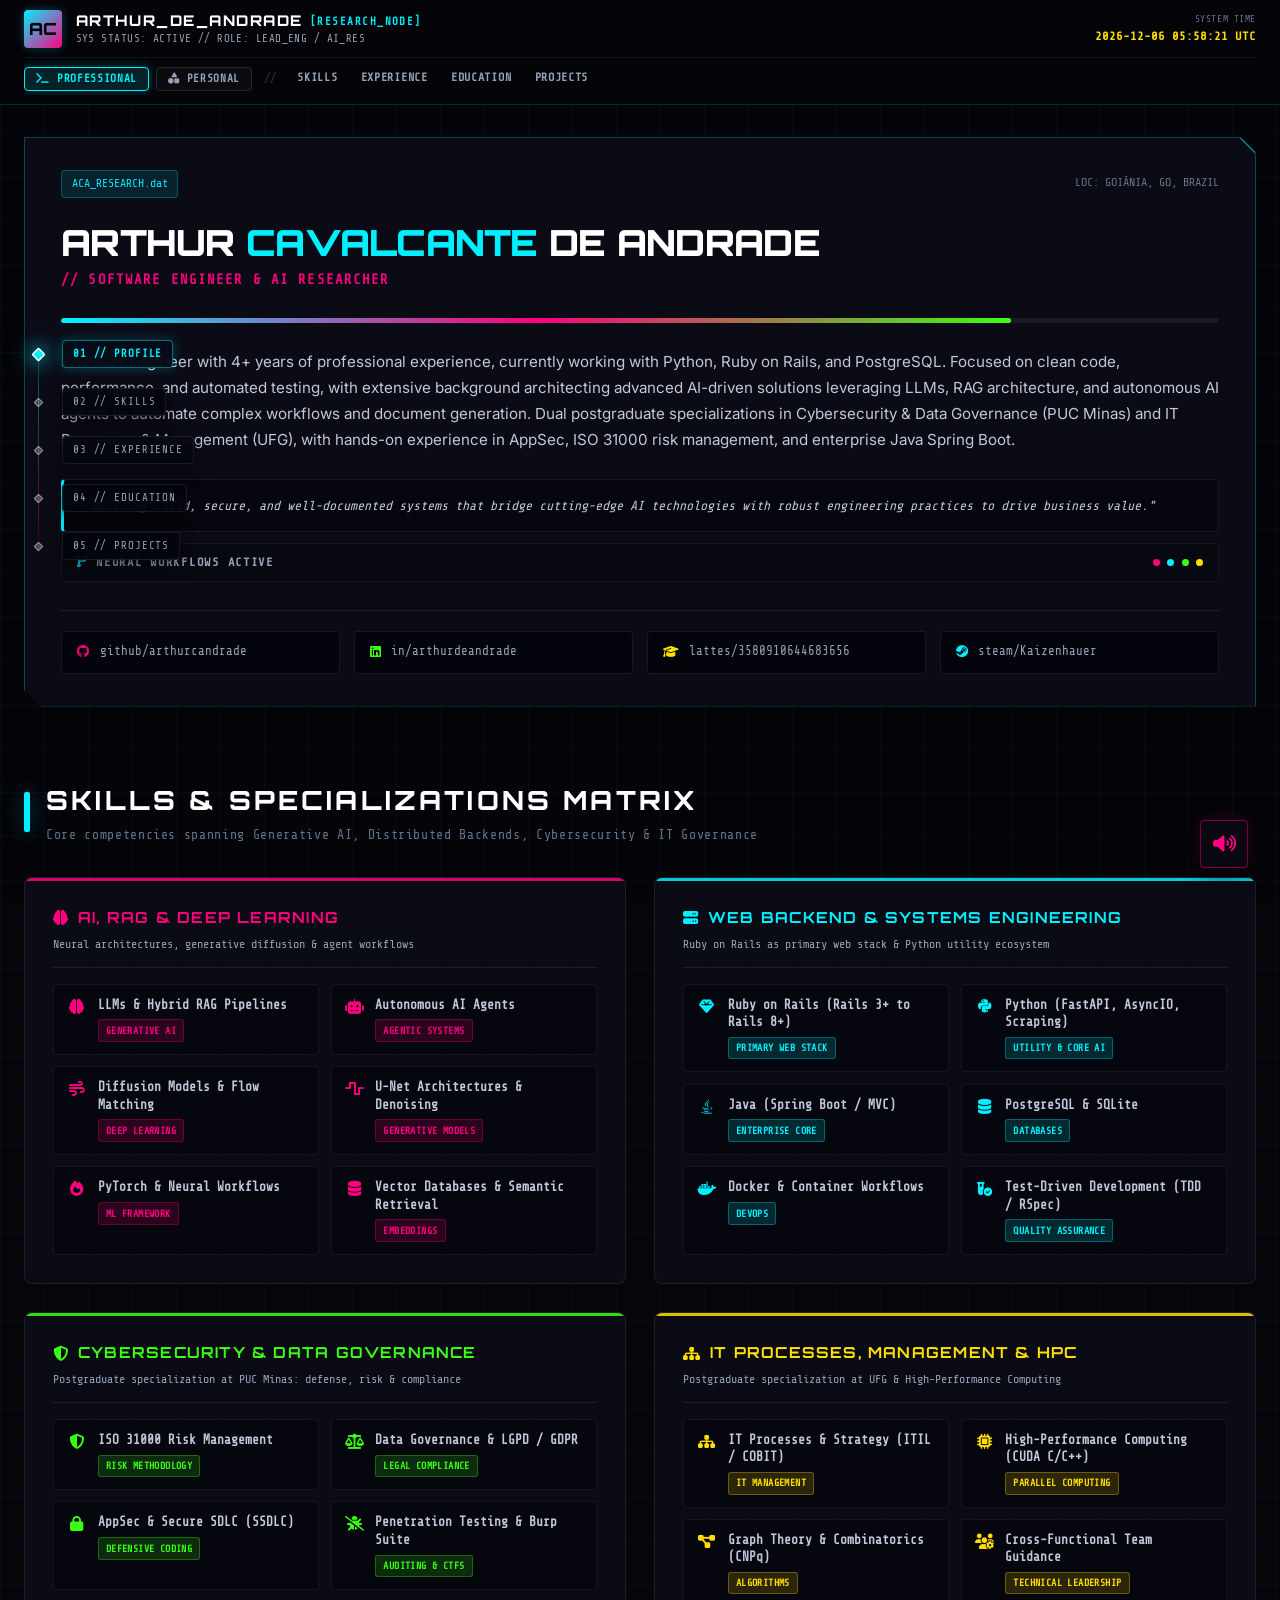
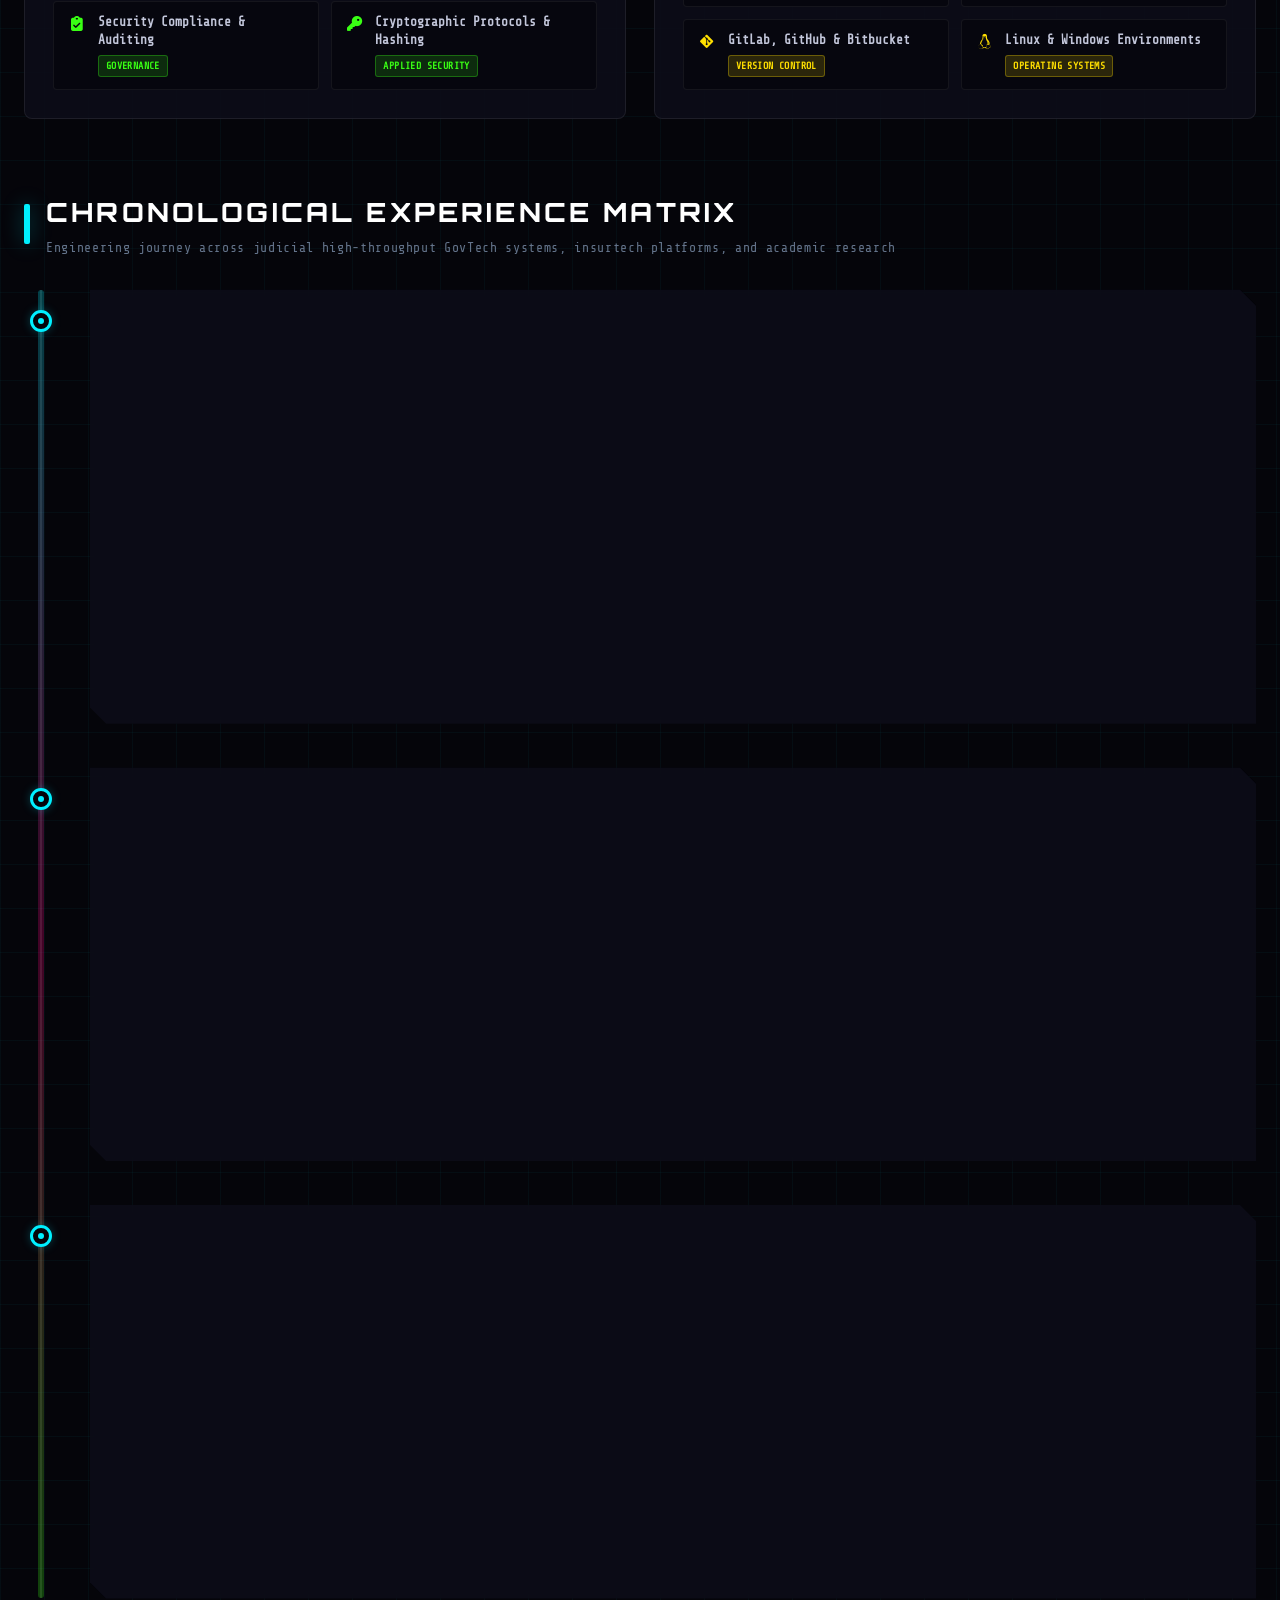
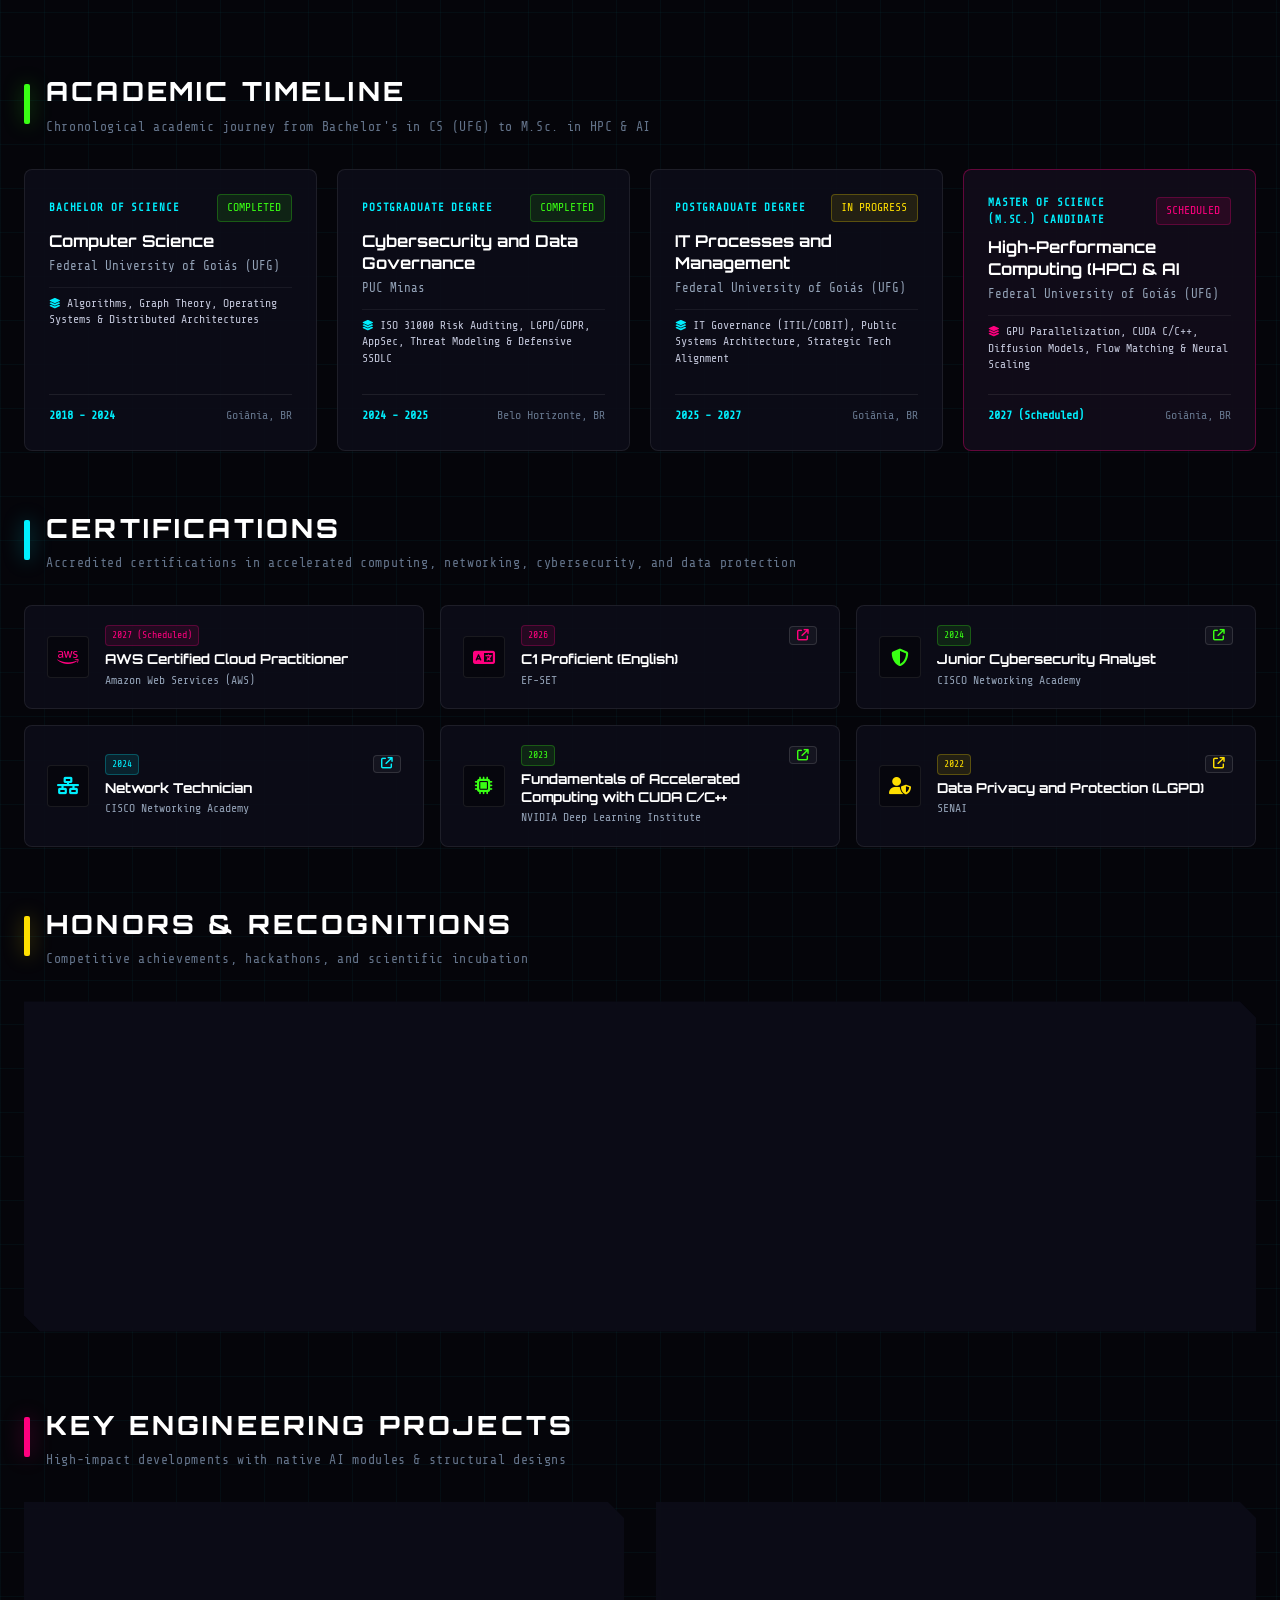
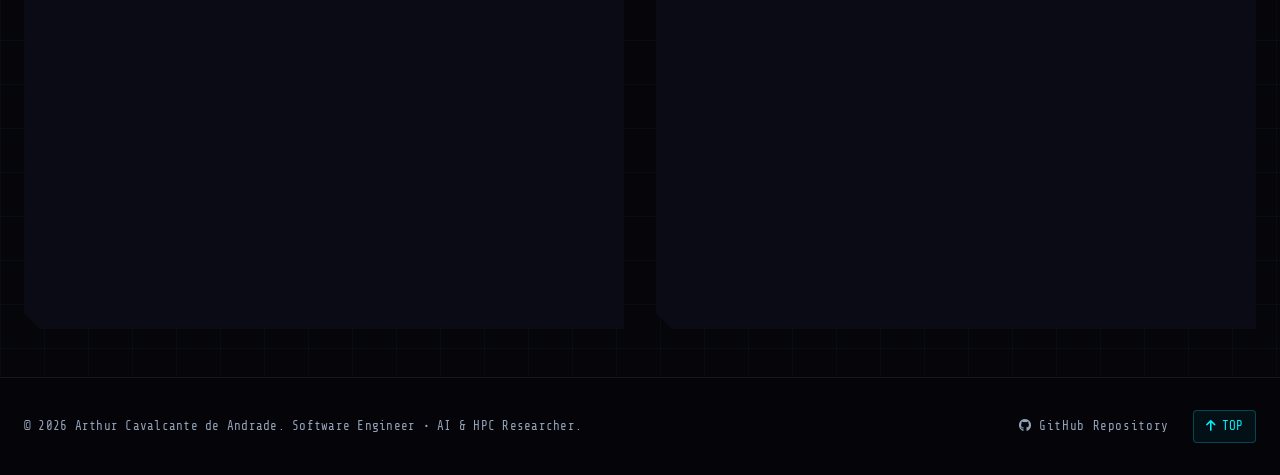
==== commit d43eb49d: "feat: implement modular HUD portfolio with interactive components" ====
--- a/index.html
+++ b/index.html
@@ -49,6 +49,8 @@
   <link rel="stylesheet" href="css/components/experience.css">
   <link rel="stylesheet" href="css/components/education.css">
   <link rel="stylesheet" href="css/components/projects.css">
+  <link rel="stylesheet" href="css/components/personal.css">
+  <link rel="stylesheet" href="css/components/side-guide.css">
   <link rel="stylesheet" href="css/components/footer.css">
 </head>
 
@@ -60,24 +62,39 @@
   <!-- Mount: Top HUD Header -->
   <div id="header-mount"></div>
 
+  <!-- Mount: Lateral HUD Section Guide (Scroll Spy) -->
+  <div id="side-guide-mount"></div>
+
+  <!-- Mount: Floating Audio RX Button -->
+  <div id="floating-audio-mount"></div>
+
   <!-- Main Content Layout -->
   <main class="container relative z-10"
-    style="display: flex; flex-direction: column; gap: 4.5rem; padding-top: 2.5rem; padding-bottom: 3.5rem;">
+    style="display: flex; flex-direction: column; padding-top: 2rem; padding-bottom: 1.5rem;">
 
-    <!-- Mount: Hero Profile & Systems Telemetry -->
-    <div id="hero-mount"></div>
+    <!-- REALM 01: PROFESSIONAL (Engineering, Systems & Academic CV) -->
+    <div id="realm-professional" class="portal-realm-view active-view">
+      <!-- Mount: Hero Profile & Systems Telemetry -->
+      <div id="hero-mount"></div>
 
-    <!-- Mount: Skills Matrix -->
-    <div id="skills-mount"></div>
+      <!-- Mount: Skills Matrix -->
+      <div id="skills-mount"></div>
 
-    <!-- Mount: Experience Motherboard Bus -->
-    <div id="experience-mount"></div>
+      <!-- Mount: Experience Motherboard Bus -->
+      <div id="experience-mount"></div>
 
-    <!-- Mount: Education & Honors -->
-    <div id="education-mount"></div>
+      <!-- Mount: Education & Honors -->
+      <div id="education-mount"></div>
 
-    <!-- Mount: Key Engineering Projects -->
-    <div id="projects-mount"></div>
+      <!-- Mount: Key Engineering Projects -->
+      <div id="projects-mount"></div>
+    </div>
+
+    <!-- REALM 02: PERSONAL (Mural: Music, Gaming, Hardware, Blog) -->
+    <div id="realm-personal" class="portal-realm-view hidden-view">
+      <!-- Mount: Personal Hub & Creative Mural -->
+      <div id="personal-mount"></div>
+    </div>
 
   </main>
 
--- a/css/base.css
+++ b/css/base.css
@@ -11,7 +11,12 @@
 
 html {
   scroll-behavior: smooth;
+  scroll-padding-top: 5.5rem;
   color-scheme: dark;
+}
+
+section, [id] {
+  scroll-margin-top: 5.5rem;
 }
 
 body {
@@ -35,18 +40,9 @@
     linear-gradient(to bottom, rgba(0, 240, 255, 0.035) 1px, transparent 1px);
 }
 
-/* CRT Scanline Overlay */
+/* CRT Scanline Overlay disabled for 100% text clarity and sharpness */
 body::before {
-  content: "";
-  display: block;
-  position: fixed;
-  top: 0; left: 0; bottom: 0; right: 0;
-  background: 
-    linear-gradient(rgba(18, 16, 16, 0) 50%, rgba(0, 0, 0, 0.22) 50%),
-    linear-gradient(90deg, rgba(255, 0, 0, 0.04), rgba(0, 255, 0, 0.015), rgba(0, 0, 255, 0.04));
-  z-index: 9999;
-  background-size: 100% 4px, 6px 100%;
-  pointer-events: none;
+  display: none;
 }
 
 /* Matrix Rain Canvas */
@@ -69,6 +65,20 @@
   margin-right: auto;
   padding-left: 1.5rem;
   padding-right: 1.5rem;
+}
+
+@media (max-width: 640px) {
+  .container {
+    padding-left: 1rem;
+    padding-right: 1rem;
+  }
+}
+
+@media (max-width: 380px) {
+  .container {
+    padding-left: 0.75rem;
+    padding-right: 0.75rem;
+  }
 }
 
 /* Custom Scrollbar */
@@ -315,3 +325,24 @@
 .text-yellow { color: var(--neon-yellow); }
 .text-muted { color: var(--text-muted); }
 .text-white { color: #ffffff; }
+
+/* Portal Realm Transitions */
+.portal-realm-view {
+  transition: opacity 0.25s cubic-bezier(0.4, 0, 0.2, 1), transform 0.25s cubic-bezier(0.4, 0, 0.2, 1);
+  width: 100%;
+}
+
+.portal-realm-view.active-view {
+  display: flex;
+  flex-direction: column;
+  gap: 4.5rem;
+  opacity: 1;
+  transform: translateY(0);
+}
+
+.portal-realm-view.hidden-view {
+  display: none !important;
+  opacity: 0;
+  transform: translateY(8px);
+}
+
--- a/css/components/header.css
+++ b/css/components/header.css
@@ -1,30 +1,41 @@
 /**
- * Header Component CSS - HUD Navigation Bar
+ * Header Component CSS - Multi-tier Responsive HUD Navigation Bar
  */
 
 .hud-header {
   position: sticky;
   top: 0;
   z-index: 100;
-  background: rgba(5, 5, 10, 0.9);
+  background: rgba(5, 5, 10, 0.94);
   backdrop-filter: blur(16px);
   -webkit-backdrop-filter: blur(16px);
-  border-bottom: 1px solid rgba(0, 240, 255, 0.15);
-  padding: 0.75rem 0;
+  border-bottom: 1px solid rgba(0, 240, 255, 0.18);
+  padding: 0.65rem 0 0.55rem 0;
   transition: all var(--transition-normal);
+  width: 100%;
 }
 
 .hud-header.scrolled {
   background: rgba(5, 5, 10, 0.98);
-  border-bottom-color: rgba(0, 240, 255, 0.3);
-  box-shadow: 0 4px 24px rgba(0, 0, 0, 0.7);
+  border-bottom-color: rgba(0, 240, 255, 0.35);
+  box-shadow: 0 4px 24px rgba(0, 0, 0, 0.85);
 }
 
 .hud-header-container {
   display: flex;
+  flex-direction: column;
+  gap: 0.55rem;
+  width: 100%;
+}
+
+/* Row 1: Brand (Left) & Controls (Right) */
+.hud-top-row {
+  display: flex;
   align-items: center;
   justify-content: space-between;
-  gap: 1.5rem;
+  gap: 1rem;
+  width: 100%;
+  min-width: 0;
 }
 
 /* Brand Node (Left) */
@@ -33,23 +44,25 @@
   align-items: center;
   gap: 0.85rem;
   text-decoration: none;
-  flex-shrink: 0;
+  min-width: 0;
+  flex: 1;
 }
 
 .hud-avatar-box {
-  width: 40px;
-  height: 40px;
+  width: 38px;
+  height: 38px;
   border-radius: var(--radius-sm);
   background: linear-gradient(135deg, var(--neon-cyan), var(--neon-magenta));
   display: flex;
   align-items: center;
   justify-content: center;
   font-family: var(--font-tech);
-  font-size: 1.1rem;
+  font-size: 1.05rem;
   font-weight: 900;
   color: #05050a;
   box-shadow: var(--shadow-glow-cyan-sm);
   transition: transform var(--transition-fast);
+  flex-shrink: 0;
 }
 
 .hud-brand:hover .hud-avatar-box {
@@ -57,7 +70,14 @@
   box-shadow: var(--shadow-glow-cyan);
 }
 
-.hud-brand-details h1 {
+.hud-brand-details {
+  display: flex;
+  flex-direction: column;
+  gap: 0.1rem;
+  min-width: 0;
+}
+
+.hud-brand-heading {
   font-family: var(--font-tech);
   font-size: 0.92rem;
   font-weight: 800;
@@ -66,105 +86,263 @@
   display: flex;
   align-items: center;
   gap: 0.45rem;
+  line-height: 1.25;
+  min-width: 0;
+}
+
+.hud-brand-name {
+  white-space: nowrap;
+  overflow: hidden;
+  text-overflow: ellipsis;
 }
 
 .hud-status-tag {
   font-size: 0.68rem;
   color: var(--neon-cyan);
   font-family: var(--font-mono);
+  font-weight: 600;
+  flex-shrink: 0;
 }
 
 .hud-role-text {
   font-family: var(--font-mono);
-  font-size: 0.7rem;
+  font-size: 0.68rem;
   color: var(--text-dim);
   letter-spacing: 0.04em;
-}
-
-/* Center Section Navigation */
-.hud-nav-center {
+  white-space: nowrap;
+  overflow: hidden;
+  text-overflow: ellipsis;
+  line-height: 1.3;
+}
+
+/* Right Controls: Real-time System Clock */
+.hud-right-controls {
+  display: flex;
+  align-items: center;
+  margin-left: auto;
+  flex-shrink: 0;
+}
+
+.hud-clock-box {
+  display: flex;
+  flex-direction: column;
+  align-items: flex-end;
+  font-family: var(--font-mono);
+  font-size: 0.72rem;
+  flex-shrink: 0;
+}
+
+.hud-clock-label {
+  font-size: 0.6rem;
+  color: var(--text-muted);
+  letter-spacing: 0.06em;
+  text-transform: uppercase;
+}
+
+.hud-clock-time {
+  color: var(--neon-yellow);
+  font-weight: 600;
+  font-size: 0.76rem;
+}
+
+/* Row 2: Sub-bar below name, aligned left */
+.hud-nav-row {
+  display: flex;
+  align-items: center;
+  gap: 0.75rem;
+  width: 100%;
+  padding-top: 0.45rem;
+  padding-bottom: 0.15rem;
+  border-top: 1px solid rgba(255, 255, 255, 0.06);
+  overflow-x: auto;
+  white-space: nowrap;
+  scrollbar-width: none;
+  -webkit-overflow-scrolling: touch;
+  overscroll-behavior-x: contain;
+}
+
+.hud-nav-row::-webkit-scrollbar {
   display: none;
-  align-items: center;
-  gap: 1.25rem;
-}
-
-@media (min-width: 900px) {
-  .hud-nav-center {
-    display: flex;
-  }
+}
+
+/* Realm Switcher Tabs */
+.hud-realm-switcher {
+  display: flex;
+  align-items: center;
+  gap: 0.4rem;
+  flex-shrink: 0;
+}
+
+.hud-realm-btn {
+  font-family: var(--font-mono);
+  font-size: 0.7rem;
+  font-weight: 700;
+  letter-spacing: 0.06em;
+  padding: 0.3rem 0.7rem;
+  border-radius: var(--radius-sm);
+  background: rgba(255, 255, 255, 0.03);
+  border: 1px solid rgba(255, 255, 255, 0.1);
+  color: var(--text-dim);
+  cursor: pointer;
+  display: inline-flex;
+  align-items: center;
+  gap: 0.45rem;
+  transition: all var(--transition-fast);
+  white-space: nowrap;
+}
+
+.hud-realm-btn:hover {
+  color: #ffffff;
+  border-color: rgba(255, 255, 255, 0.3);
+  background: rgba(255, 255, 255, 0.06);
+}
+
+.hud-realm-btn.active[data-realm="professional"] {
+  background: rgba(0, 240, 255, 0.12);
+  border-color: var(--neon-cyan);
+  color: var(--neon-cyan);
+  box-shadow: 0 0 12px rgba(0, 240, 255, 0.25);
+}
+
+.hud-realm-btn.active[data-realm="personal"] {
+  background: rgba(255, 0, 127, 0.12);
+  border-color: var(--neon-magenta);
+  color: var(--neon-magenta);
+  box-shadow: 0 0 12px rgba(255, 0, 127, 0.25);
+}
+
+.hud-nav-divider {
+  color: rgba(255, 255, 255, 0.2);
+  font-family: var(--font-mono);
+  font-size: 0.75rem;
+  flex-shrink: 0;
+}
+
+/* Subnav Links (aligned left) */
+.hud-subnav-links {
+  display: none;
+  align-items: center;
+  gap: 0.35rem;
+  flex-shrink: 0;
+}
+
+.hud-subnav-links.active {
+  display: flex;
 }
 
 .hud-nav-link {
   font-family: var(--font-mono);
-  font-size: 0.78rem;
+  font-size: 0.74rem;
   font-weight: 600;
   color: var(--text-dim);
   text-decoration: none;
   transition: all var(--transition-fast);
   letter-spacing: 0.06em;
-  padding: 0.35rem 0.65rem;
+  padding: 0.25rem 0.55rem;
   border-radius: var(--radius-sm);
   white-space: nowrap;
 }
 
 .hud-nav-link:hover {
   color: var(--neon-cyan);
-  background: rgba(0, 240, 255, 0.06);
-  text-shadow: 0 0 8px rgba(0, 240, 255, 0.6);
-}
-
-/* Right Controls: Clock & Audio Option Button */
-.hud-right-controls {
-  display: flex;
-  align-items: center;
-  gap: 1.25rem;
-  margin-left: auto;
-  flex-shrink: 0;
-}
-
-.hud-clock-box {
-  display: none;
-  flex-direction: column;
-  align-items: flex-end;
-  font-family: var(--font-mono);
-  font-size: 0.72rem;
-}
-
-@media (min-width: 640px) {
-  .hud-clock-box {
-    display: flex;
-  }
-}
-
-.hud-clock-label {
-  font-size: 0.62rem;
-  color: var(--text-muted);
-  letter-spacing: 0.06em;
-  text-transform: uppercase;
-}
-
-.hud-clock-time {
-  color: var(--neon-yellow);
-  font-weight: 600;
-}
-
-.hud-sound-btn {
-  display: inline-flex;
-  align-items: center;
-  gap: 0.45rem;
-  padding: 0.45rem 0.85rem;
-  font-family: var(--font-mono);
-  font-size: 0.74rem;
-  border-radius: var(--radius-sm);
+  background: rgba(0, 240, 255, 0.08);
+  text-shadow: 0 0 8px rgba(0, 240, 255, 0.5);
+}
+
+#subnav-pers .hud-nav-link:hover {
+  color: var(--neon-magenta);
   background: rgba(255, 0, 127, 0.08);
-  border: 1px solid rgba(255, 0, 127, 0.3);
-  color: var(--neon-magenta);
-  cursor: pointer;
-  transition: all var(--transition-fast);
-}
-
-.hud-sound-btn:hover {
-  background: rgba(255, 0, 127, 0.2);
-  border-color: var(--neon-magenta);
-  box-shadow: var(--shadow-glow-magenta-sm);
-}
+  text-shadow: 0 0 8px rgba(255, 0, 127, 0.5);
+}
+
+/* =======================================================
+   MOBILE BREAKPOINTS
+   ======================================================= */
+@media (max-width: 640px) {
+  .hud-header {
+    padding: 0.5rem 0 0.45rem 0;
+  }
+
+  .hud-header-container {
+    gap: 0.45rem;
+  }
+
+  .hud-top-row {
+    gap: 0.75rem;
+  }
+
+  .hud-brand {
+    gap: 0.65rem;
+  }
+
+  .hud-avatar-box {
+    width: 34px;
+    height: 34px;
+    font-size: 0.95rem;
+  }
+
+  .hud-brand-heading {
+    font-size: 0.82rem;
+    letter-spacing: 0.05em;
+  }
+
+  .hud-status-tag {
+    font-size: 0.6rem;
+  }
+
+  .hud-status-prefix {
+    display: none;
+  }
+
+  .hud-role-text {
+    font-size: 0.64rem;
+  }
+
+  /* Nav Row adjustments */
+  .hud-nav-row {
+    gap: 0.45rem;
+    padding-top: 0.35rem;
+    padding-right: 0.75rem;
+  }
+
+  .hud-realm-btn {
+    padding: 0.25rem 0.55rem;
+    font-size: 0.64rem;
+    gap: 0.35rem;
+  }
+
+  .hud-nav-link {
+    padding: 0.22rem 0.45rem;
+    font-size: 0.68rem;
+  }
+
+  .hud-nav-divider {
+    font-size: 0.65rem;
+    opacity: 0.3;
+    margin: 0 0.1rem;
+  }
+}
+
+@media (max-width: 420px) {
+  .hud-status-tag {
+    display: none;
+  }
+
+  .hud-brand-heading {
+    font-size: 0.78rem;
+  }
+
+  .hud-role-text {
+    font-size: 0.62rem;
+  }
+
+  .hud-realm-btn {
+    padding: 0.22rem 0.45rem;
+    font-size: 0.62rem;
+  }
+
+  .hud-nav-link {
+    padding: 0.2rem 0.38rem;
+    font-size: 0.65rem;
+  }
+}
--- a/css/components/education.css
+++ b/css/components/education.css
@@ -186,49 +186,28 @@
   line-height: 1.3;
 }
 
-.cert-title-link {
+.cert-ext-btn {
+  font-size: 0.72rem;
+  padding: 0.15rem 0.45rem;
+  border-radius: var(--radius-sm);
+  background: rgba(255, 255, 255, 0.04);
+  border: 1px solid rgba(255, 255, 255, 0.12);
   text-decoration: none;
   display: inline-flex;
-  align-items: flex-start;
-  gap: 0.4rem;
-  color: #ffffff;
-  transition: color var(--transition-fast);
-}
-
-.cert-title-link:hover {
-  color: var(--neon-cyan);
-}
-
-.cert-link-icon {
-  font-size: 0.68rem;
-  opacity: 0.7;
-  margin-top: 0.15rem;
-  transition: transform var(--transition-fast), opacity var(--transition-fast);
-  flex-shrink: 0;
-}
-
-.cert-title-link:hover .cert-link-icon {
-  opacity: 1;
-  transform: translate(2px, -2px);
-}
-
-.cert-ext-btn {
-  font-size: 0.72rem;
-  opacity: 0.6;
-  transition: opacity var(--transition-fast), transform var(--transition-fast);
-  text-decoration: none;
-  display: inline-flex;
   align-items: center;
   justify-content: center;
+  transition: all var(--transition-fast);
 }
 
 .cert-ext-btn:hover {
-  opacity: 1;
-  transform: scale(1.2);
+  background: rgba(0, 240, 255, 0.12);
+  border-color: currentColor;
+  transform: scale(1.1);
+  box-shadow: 0 0 10px rgba(0, 240, 255, 0.3);
 }
 
 .has-cert-link:hover {
-  border-color: rgba(0, 240, 255, 0.5);
+  border-color: rgba(0, 240, 255, 0.45);
 }
 
 .cert-issuer {
--- a/css/components/personal.css
+++ b/css/components/personal.css
@@ -0,0 +1,189 @@
+/**
+ * PersonalHub Component CSS - Personal Mural & Creative Lab
+ */
+
+.personal-hub-wrap {
+  display: flex;
+  flex-direction: column;
+  gap: 3.5rem;
+}
+
+.personal-hero-card {
+  padding: 2.25rem 2rem;
+  background: rgba(14, 10, 24, 0.95);
+  border-color: rgba(255, 0, 127, 0.4);
+  box-shadow: 0 8px 30px rgba(255, 0, 127, 0.12);
+}
+
+.personal-hero-content {
+  display: flex;
+  flex-direction: column;
+  gap: 1.25rem;
+}
+
+.personal-main-title {
+  font-family: var(--font-tech);
+  font-size: 1.85rem;
+  font-weight: 800;
+  color: #ffffff;
+  letter-spacing: 0.05em;
+  line-height: 1.25;
+}
+
+.personal-main-desc {
+  font-family: var(--font-sans);
+  font-size: 0.95rem;
+  color: var(--text-secondary);
+  max-width: 800px;
+  line-height: 1.6;
+}
+
+.personal-quick-tags {
+  display: flex;
+  flex-wrap: wrap;
+  gap: 0.65rem;
+  padding-top: 0.5rem;
+}
+
+.personal-section {
+  display: flex;
+  flex-direction: column;
+  gap: 1.25rem;
+}
+
+.personal-detail-card {
+  padding: 1.75rem 2rem;
+  display: flex;
+  flex-direction: column;
+  gap: 1.5rem;
+}
+
+.personal-card-desc {
+  font-family: var(--font-mono);
+  font-size: 0.86rem;
+  color: var(--text-secondary);
+  line-height: 1.65;
+}
+
+.personal-items-grid {
+  display: grid;
+  grid-template-columns: 1fr;
+  gap: 1rem;
+}
+
+@media (min-width: 768px) {
+  .personal-items-grid {
+    grid-template-columns: repeat(3, 1fr);
+  }
+}
+
+.personal-spec-box {
+  padding: 1rem 1.15rem;
+  background: rgba(2, 2, 8, 0.75);
+  border: 1px solid rgba(255, 255, 255, 0.06);
+  border-radius: var(--radius-sm);
+  display: flex;
+  flex-direction: column;
+  gap: 0.4rem;
+  font-family: var(--font-mono);
+  transition: all var(--transition-fast);
+}
+
+.personal-spec-box:hover {
+  border-color: rgba(0, 240, 255, 0.3);
+  transform: translateY(-2px);
+}
+
+.spec-label {
+  font-size: 0.68rem;
+  color: var(--text-muted);
+  text-transform: uppercase;
+  letter-spacing: 0.06em;
+}
+
+.spec-val {
+  font-size: 0.82rem;
+  font-weight: 600;
+  line-height: 1.4;
+}
+
+.personal-ext-link {
+  text-decoration: none;
+  display: inline-flex;
+  align-items: center;
+  gap: 0.45rem;
+  transition: all var(--transition-fast);
+}
+
+.personal-ext-link:hover {
+  text-shadow: 0 0 10px rgba(255, 0, 127, 0.6);
+  transform: translateX(3px);
+}
+
+.personal-tags-row {
+  display: flex;
+  flex-wrap: wrap;
+  gap: 0.5rem;
+}
+
+.personal-posts-grid {
+  display: grid;
+  grid-template-columns: 1fr;
+  gap: 1.5rem;
+}
+
+@media (min-width: 768px) {
+  .personal-posts-grid {
+    grid-template-columns: repeat(2, 1fr);
+  }
+}
+
+.personal-post-card {
+  padding: 1.75rem;
+  display: flex;
+  flex-direction: column;
+  gap: 1rem;
+  height: 100%;
+}
+
+.post-title {
+  font-family: var(--font-tech);
+  font-size: 1.15rem;
+  font-weight: 700;
+  color: #ffffff;
+  line-height: 1.35;
+}
+
+.post-summary {
+  font-family: var(--font-mono);
+  font-size: 0.8rem;
+  color: var(--text-secondary);
+  line-height: 1.6;
+}
+
+.cyber-button-sm {
+  padding: 0.45rem 0.95rem;
+  font-family: var(--font-mono);
+  font-size: 0.72rem;
+  font-weight: 700;
+  letter-spacing: 0.08em;
+  text-decoration: none;
+  border-radius: var(--radius-sm);
+  display: inline-flex;
+  align-items: center;
+  gap: 0.5rem;
+  cursor: pointer;
+  transition: all var(--transition-fast);
+}
+
+.cyber-button-sm.magenta {
+  background: rgba(255, 0, 127, 0.1);
+  border: 1px solid rgba(255, 0, 127, 0.4);
+  color: var(--neon-magenta);
+}
+
+.cyber-button-sm.magenta:hover {
+  background: var(--neon-magenta);
+  color: #05050a;
+  box-shadow: 0 0 15px rgba(255, 0, 127, 0.4);
+}
--- a/css/components/side-guide.css
+++ b/css/components/side-guide.css
@@ -0,0 +1,292 @@
+/**
+ * SideGuide & Floating Controls Component CSS
+ * Arthur Cavalcante de Andrade | Left Minimal HUD Rail & Floating Audio Toggle
+ */
+
+/* =======================================================
+   HUD LATERAL SECTION GUIDE (MINIMAL LEFT RAIL)
+   ======================================================= */
+.hud-side-guide {
+  position: fixed;
+  left: 1.5rem;
+  top: 50%;
+  transform: translateY(-50%);
+  z-index: 99;
+  display: flex;
+  flex-direction: column;
+}
+
+.hud-side-guide-rail {
+  display: flex;
+  flex-direction: column;
+  gap: 1.25rem;
+  position: relative;
+  background: transparent;
+  padding: 0;
+  border: none;
+}
+
+/* Clean vertical connecting line behind the dots */
+.hud-side-guide-rail::before {
+  content: '';
+  position: absolute;
+  top: 8px;
+  bottom: 8px;
+  left: 13.5px;
+  width: 1px;
+  background: linear-gradient(
+    to bottom,
+    rgba(0, 240, 255, 0.08),
+    rgba(0, 240, 255, 0.35) 20%,
+    rgba(255, 0, 127, 0.35) 80%,
+    rgba(255, 0, 127, 0.08)
+  );
+  z-index: 1;
+}
+
+/* Individual Guide Node */
+.hud-side-node {
+  display: flex;
+  align-items: center;
+  justify-content: flex-start;
+  gap: 0.65rem;
+  text-decoration: none;
+  position: relative;
+  z-index: 2;
+  cursor: pointer;
+  padding: 0;
+  transition: all var(--transition-fast);
+}
+
+/* Marker Hit Area - generous 28px box so it's super easy to click the dots */
+.hud-side-marker {
+  width: 28px;
+  height: 28px;
+  display: flex;
+  align-items: center;
+  justify-content: center;
+  cursor: pointer;
+  flex-shrink: 0;
+}
+
+.hud-side-marker-dot {
+  width: 7px;
+  height: 7px;
+  border-radius: 1px;
+  background: rgba(255, 255, 255, 0.25);
+  border: 1px solid rgba(255, 255, 255, 0.45);
+  transform: rotate(45deg);
+  transition: all var(--transition-fast);
+  pointer-events: none;
+}
+
+/* Hover States */
+.hud-side-node:hover .hud-side-marker-dot {
+  background: var(--neon-cyan);
+  border-color: #ffffff;
+  box-shadow: 0 0 10px var(--neon-cyan);
+  transform: rotate(45deg) scale(1.35);
+}
+
+/* Active Node State */
+.hud-side-node.active .hud-side-marker-dot {
+  background: var(--neon-cyan);
+  border-color: #ffffff;
+  box-shadow: 0 0 12px var(--neon-cyan), 0 0 20px rgba(0, 240, 255, 0.65);
+  transform: rotate(45deg) scale(1.45);
+  animation: nodePulse 2s infinite alternate ease-in-out;
+}
+
+/* Floating Label Tooltip (Minimal glassmorphic badge) */
+.hud-side-label {
+  font-family: var(--font-mono);
+  font-size: 0.68rem;
+  letter-spacing: 0.08em;
+  color: var(--text-dim);
+  background: rgba(5, 5, 12, 0.92);
+  border: 1px solid rgba(255, 255, 255, 0.08);
+  padding: 0.25rem 0.6rem;
+  border-radius: var(--radius-sm);
+  white-space: nowrap;
+  backdrop-filter: blur(8px);
+  -webkit-backdrop-filter: blur(8px);
+  opacity: 0;
+  transform: translateX(-8px);
+  pointer-events: none;
+  transition: all var(--transition-fast);
+  box-shadow: 0 4px 15px rgba(0, 0, 0, 0.6);
+}
+
+.hud-side-node:hover .hud-side-label {
+  opacity: 1;
+  transform: translateX(0);
+}
+
+.hud-side-node.active .hud-side-label {
+  opacity: 1;
+  transform: translateX(0);
+  color: var(--neon-cyan);
+  border-color: rgba(0, 240, 255, 0.45);
+  background: rgba(8, 12, 22, 0.95);
+  box-shadow: 0 0 12px rgba(0, 240, 255, 0.25);
+  font-weight: 700;
+}
+
+/* Personal Realm Variant Active Color (Neon Magenta) */
+.hud-side-guide.personal-theme .hud-side-node:hover .hud-side-marker-dot {
+  background: var(--neon-magenta);
+  box-shadow: 0 0 10px var(--neon-magenta);
+}
+
+.hud-side-guide.personal-theme .hud-side-node.active .hud-side-marker-dot {
+  background: var(--neon-magenta);
+  border-color: #ffffff;
+  box-shadow: 0 0 12px var(--neon-magenta), 0 0 20px rgba(255, 0, 127, 0.65);
+}
+
+.hud-side-guide.personal-theme .hud-side-node.active .hud-side-label {
+  color: var(--neon-magenta);
+  border-color: rgba(255, 0, 127, 0.45);
+  box-shadow: 0 0 12px rgba(255, 0, 127, 0.25);
+}
+
+@keyframes nodePulse {
+  0% { transform: rotate(45deg) scale(1.35); }
+  100% { transform: rotate(45deg) scale(1.6); }
+}
+
+/* =======================================================
+   FLOATING AUDIO RX BUTTON (BOTTOM RIGHT)
+   ======================================================= */
+.hud-floating-audio-wrap {
+  position: fixed;
+  bottom: 2rem;
+  right: 2rem;
+  z-index: 95;
+  display: flex;
+  align-items: center;
+  gap: 0.65rem;
+}
+
+.hud-floating-audio-btn {
+  width: 48px;
+  height: 48px;
+  border-radius: var(--radius-sm);
+  background: rgba(10, 8, 18, 0.92);
+  backdrop-filter: blur(14px);
+  -webkit-backdrop-filter: blur(14px);
+  border: 1px solid rgba(255, 0, 127, 0.45);
+  color: var(--neon-magenta);
+  display: flex;
+  align-items: center;
+  justify-content: center;
+  font-size: 1.15rem;
+  cursor: pointer;
+  transition: all var(--transition-fast);
+  box-shadow: 0 4px 20px rgba(0, 0, 0, 0.7), 0 0 15px rgba(255, 0, 127, 0.2);
+  position: relative;
+}
+
+.hud-floating-audio-btn:hover {
+  background: rgba(255, 0, 127, 0.18);
+  border-color: var(--neon-magenta);
+  box-shadow: 0 6px 25px rgba(0, 0, 0, 0.8), 0 0 25px rgba(255, 0, 127, 0.5);
+  transform: translateY(-3px) scale(1.05);
+}
+
+.hud-floating-audio-btn:active {
+  transform: translateY(0) scale(0.97);
+}
+
+/* Floating Audio Tooltip Label */
+.hud-floating-audio-tooltip {
+  position: absolute;
+  right: calc(100% + 12px);
+  font-family: var(--font-mono);
+  font-size: 0.68rem;
+  letter-spacing: 0.08em;
+  color: var(--neon-magenta);
+  background: rgba(5, 5, 12, 0.95);
+  border: 1px solid rgba(255, 0, 127, 0.4);
+  padding: 0.35rem 0.65rem;
+  border-radius: var(--radius-sm);
+  white-space: nowrap;
+  backdrop-filter: blur(10px);
+  -webkit-backdrop-filter: blur(10px);
+  pointer-events: none;
+  opacity: 0;
+  transform: translateX(8px);
+  transition: all var(--transition-fast);
+  box-shadow: 0 4px 15px rgba(0, 0, 0, 0.7);
+}
+
+.hud-floating-audio-btn:hover .hud-floating-audio-tooltip {
+  opacity: 1;
+  transform: translateX(0);
+}
+
+/* Muted State */
+.hud-floating-audio-btn.muted {
+  border-color: rgba(255, 255, 255, 0.15);
+  color: var(--text-muted);
+  box-shadow: 0 4px 15px rgba(0, 0, 0, 0.6);
+}
+
+.hud-floating-audio-btn.muted:hover {
+  background: rgba(255, 255, 255, 0.08);
+  border-color: rgba(255, 255, 255, 0.3);
+  box-shadow: 0 6px 20px rgba(0, 0, 0, 0.7);
+}
+
+.hud-floating-audio-btn.muted .hud-floating-audio-tooltip {
+  color: var(--text-muted);
+  border-color: rgba(255, 255, 255, 0.2);
+}
+
+/* =======================================================
+   RESPONSIVE BREAKPOINTS
+   ======================================================= */
+@media (max-width: 900px) {
+  .hud-side-guide {
+    left: 0.5rem;
+  }
+
+  .hud-side-label {
+    display: none; /* Keep sleek minimal dots on tablets & phones */
+  }
+
+  .hud-side-guide-rail {
+    gap: 1rem;
+  }
+}
+
+@media (max-width: 640px) {
+  .hud-floating-audio-wrap {
+    bottom: 1.25rem;
+    right: 1.25rem;
+  }
+
+  .hud-floating-audio-btn {
+    width: 42px;
+    height: 42px;
+    font-size: 1rem;
+  }
+
+  .hud-side-guide {
+    left: 0.25rem;
+  }
+
+  .hud-side-marker {
+    width: 24px;
+    height: 24px;
+  }
+
+  .hud-side-guide-rail::before {
+    left: 11.5px;
+  }
+
+  .hud-side-marker-dot {
+    width: 6px;
+    height: 6px;
+  }
+}
--- a/css/components/footer.css
+++ b/css/components/footer.css
@@ -8,7 +8,7 @@
   backdrop-filter: blur(12px);
   -webkit-backdrop-filter: blur(12px);
   padding: 2rem 0;
-  margin-top: 5rem;
+  margin-top: 1.5rem;
   font-family: var(--font-mono);
   font-size: 0.78rem;
   position: relative;
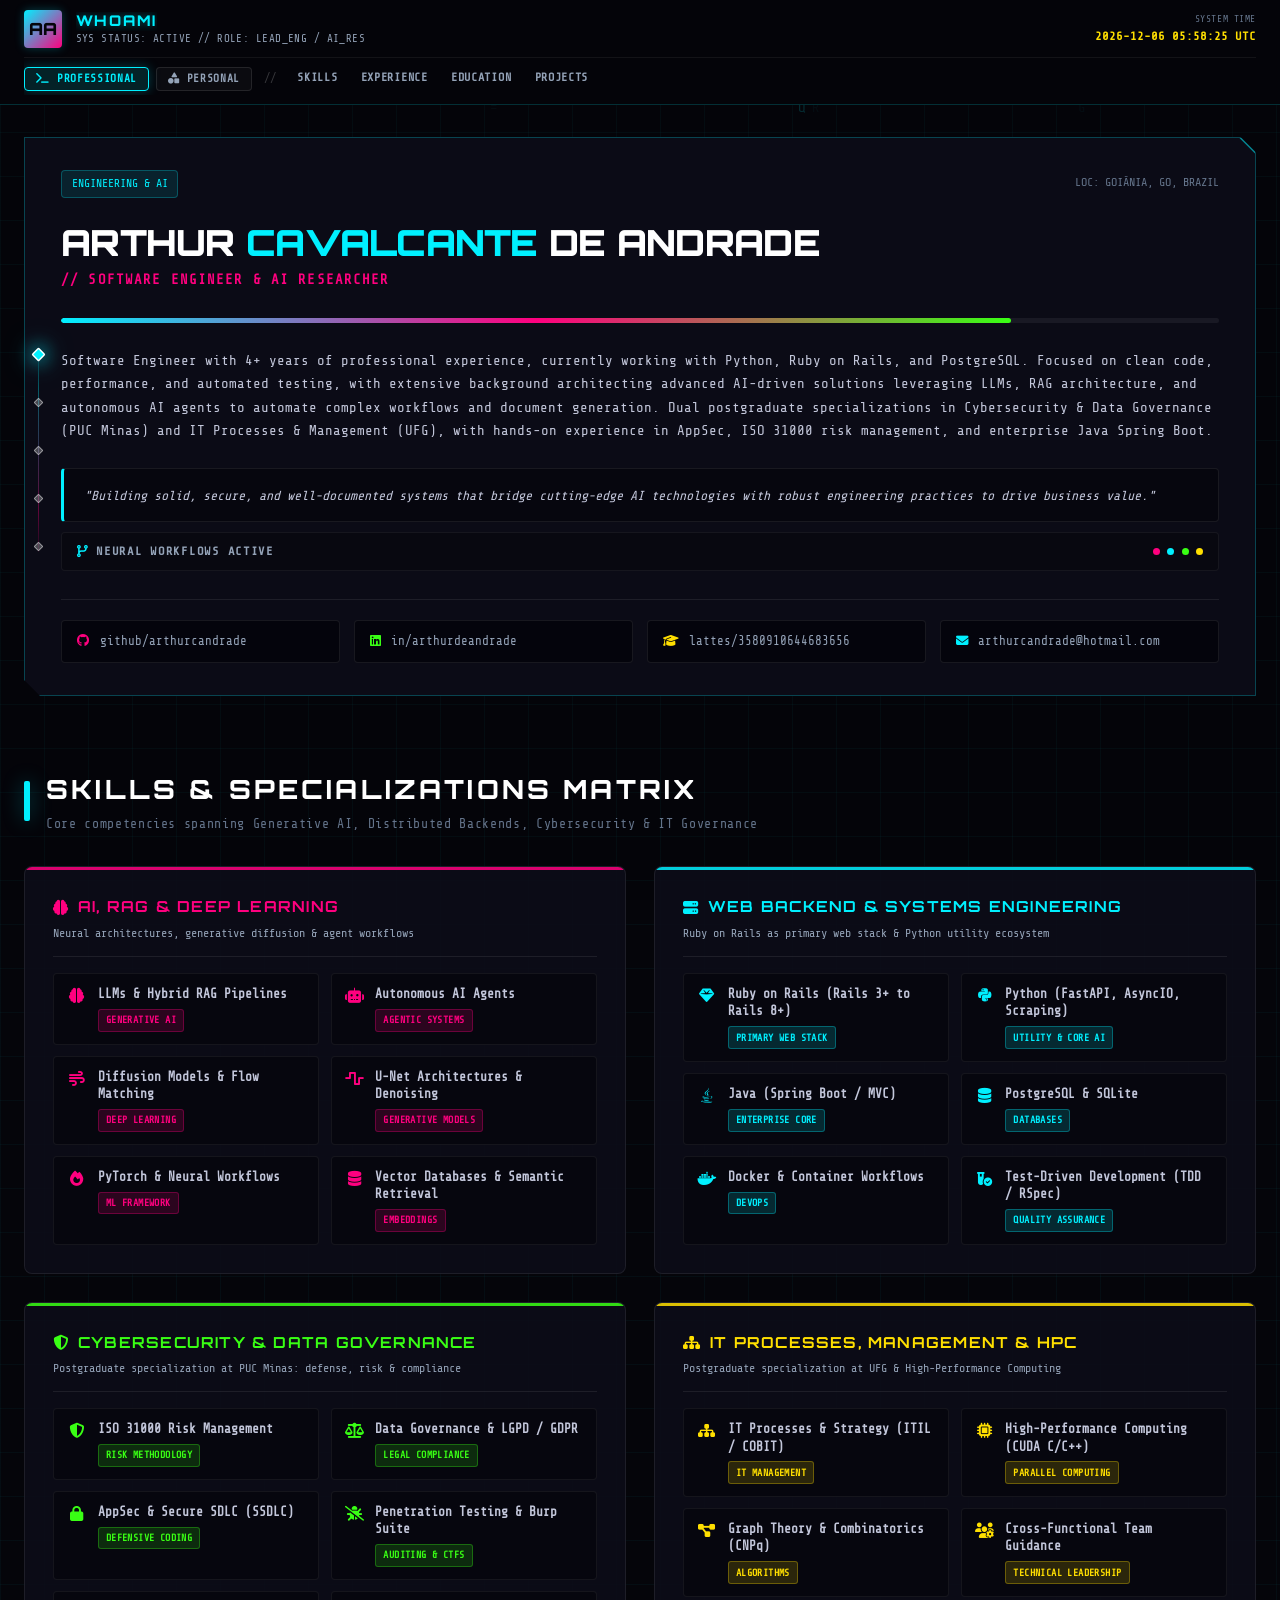
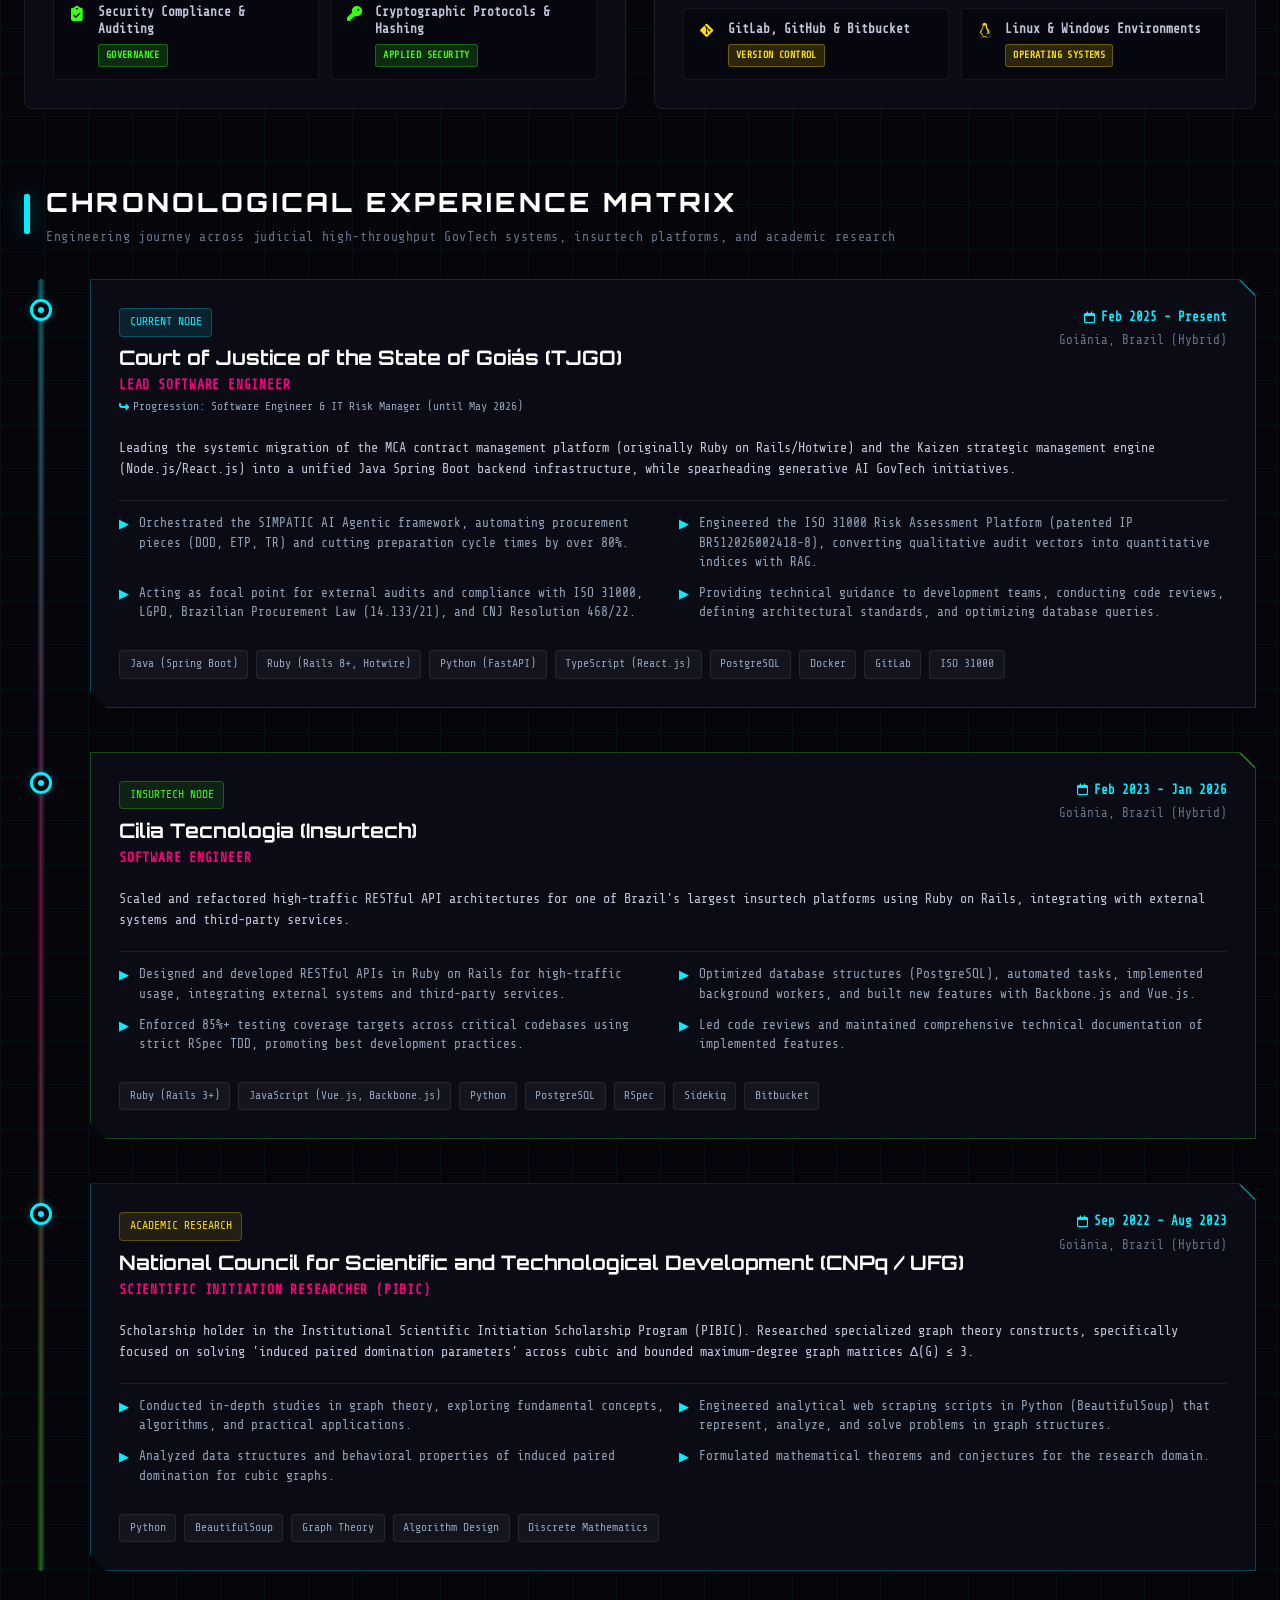
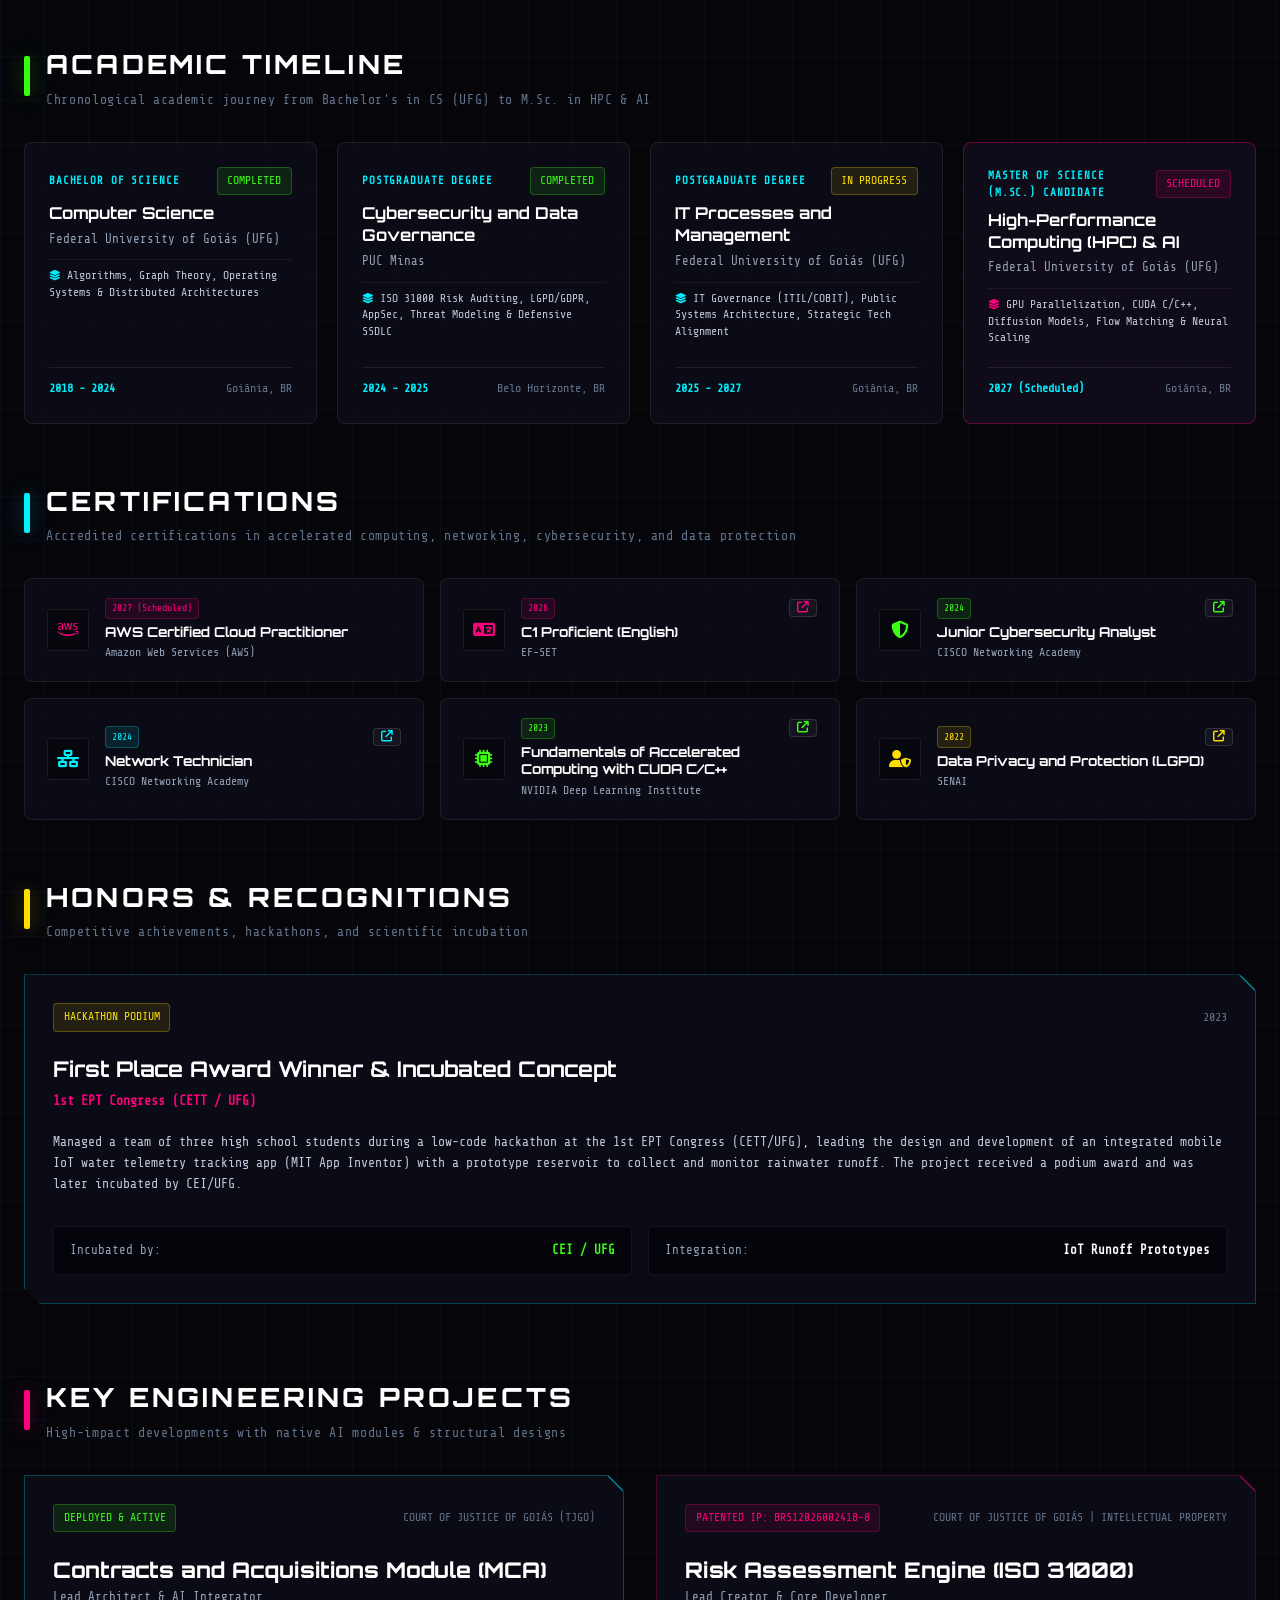
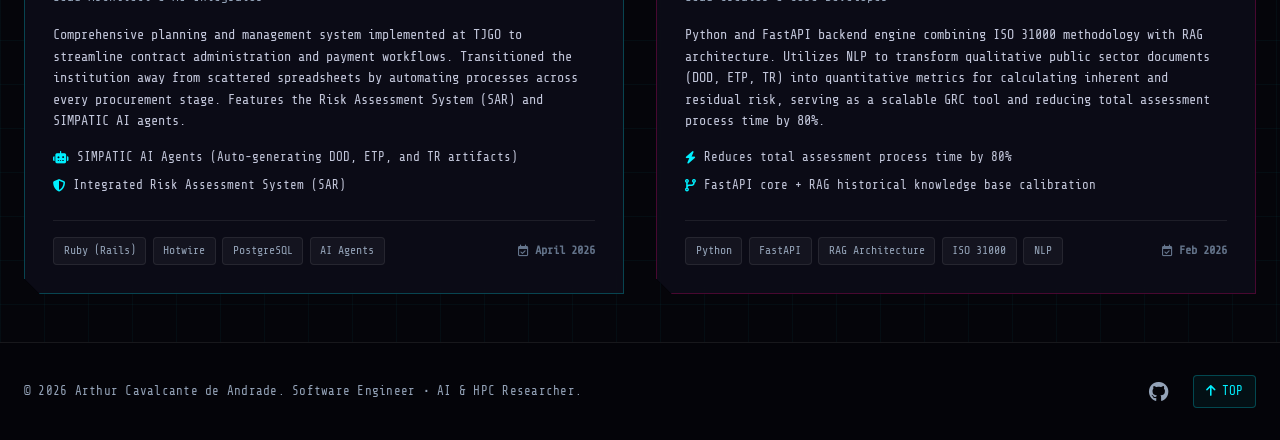
==== commit b6b21293: "refactor: streamline UI, standardize typography, and add Cinema & Series section - Update header bra" ====
--- a/index.html
+++ b/index.html
@@ -65,9 +65,6 @@
   <!-- Mount: Lateral HUD Section Guide (Scroll Spy) -->
   <div id="side-guide-mount"></div>
 
-  <!-- Mount: Floating Audio RX Button -->
-  <div id="floating-audio-mount"></div>
-
   <!-- Main Content Layout -->
   <main class="container relative z-10"
     style="display: flex; flex-direction: column; padding-top: 2rem; padding-bottom: 1.5rem;">
@@ -90,9 +87,9 @@
       <div id="projects-mount"></div>
     </div>
 
-    <!-- REALM 02: PERSONAL (Mural: Music, Gaming, Hardware, Blog) -->
+    <!-- REALM 02: PERSONAL (Gear, Gaming, Music) -->
     <div id="realm-personal" class="portal-realm-view hidden-view">
-      <!-- Mount: Personal Hub & Creative Mural -->
+      <!-- Mount: Personal Hub -->
       <div id="personal-mount"></div>
     </div>
 
--- a/css/base.css
+++ b/css/base.css
@@ -22,7 +22,7 @@
 body {
   background-color: var(--bg-primary);
   color: var(--text-secondary);
-  font-family: var(--font-sans);
+  font-family: var(--font-mono);
   font-size: 15px;
   line-height: 1.6;
   overflow-x: hidden;
@@ -346,3 +346,26 @@
   transform: translateY(8px);
 }
 
+/* Cyber Tech Chips */
+.tech-chip {
+  display: inline-flex;
+  align-items: center;
+  padding: 0.22rem 0.6rem;
+  font-family: var(--font-mono);
+  font-size: 0.72rem;
+  font-weight: 600;
+  border-radius: var(--radius-sm);
+  background: rgba(255, 255, 255, 0.04);
+  border: 1px solid var(--border-subtle);
+  color: var(--text-dim);
+  letter-spacing: 0.04em;
+  transition: all var(--transition-fast);
+}
+
+.tech-chip:hover {
+  border-color: rgba(0, 240, 255, 0.4);
+  color: var(--neon-cyan);
+  background: rgba(0, 240, 255, 0.06);
+}
+
+
--- a/css/components/header.css
+++ b/css/components/header.css
@@ -94,6 +94,9 @@
   white-space: nowrap;
   overflow: hidden;
   text-overflow: ellipsis;
+  color: var(--neon-cyan);
+  text-shadow: 0 0 10px rgba(0, 240, 255, 0.45);
+  letter-spacing: 0.12em;
 }
 
 .hud-status-tag {
--- a/css/components/hero.css
+++ b/css/components/hero.css
@@ -82,9 +82,10 @@
 }
 
 .profile-bio {
+  font-family: var(--font-mono);
+  font-size: 0.88rem;
   color: var(--text-secondary);
-  font-size: 0.95rem;
-  line-height: 1.7;
+  line-height: 1.65;
 }
 
 /* Quote & Workflow Status Block */
--- a/css/components/experience.css
+++ b/css/components/experience.css
@@ -128,9 +128,10 @@
 }
 
 .exp-description {
+  font-family: var(--font-mono);
   color: var(--text-secondary);
-  font-size: 0.92rem;
-  line-height: 1.65;
+  font-size: 0.84rem;
+  line-height: 1.6;
 }
 
 /* Key Achievement Bullet Points */
--- a/css/components/projects.css
+++ b/css/components/projects.css
@@ -57,8 +57,9 @@
 }
 
 .project-desc {
+  font-family: var(--font-mono);
   color: var(--text-secondary);
-  font-size: 0.9rem;
+  font-size: 0.84rem;
   line-height: 1.6;
 }
 
--- a/css/components/personal.css
+++ b/css/components/personal.css
@@ -1,5 +1,5 @@
 /**
- * PersonalHub Component CSS - Personal Mural & Creative Lab
+ * PersonalHub Component CSS - Personal Gear, Gaming & Audio
  */
 
 .personal-hub-wrap {
@@ -31,8 +31,8 @@
 }
 
 .personal-main-desc {
-  font-family: var(--font-sans);
-  font-size: 0.95rem;
+  font-family: var(--font-mono);
+  font-size: 0.88rem;
   color: var(--text-secondary);
   max-width: 800px;
   line-height: 1.6;
@@ -48,7 +48,6 @@
 .personal-section {
   display: flex;
   flex-direction: column;
-  gap: 1.25rem;
 }
 
 .personal-detail-card {
@@ -92,6 +91,18 @@
 .personal-spec-box:hover {
   border-color: rgba(0, 240, 255, 0.3);
   transform: translateY(-2px);
+}
+
+.personal-spec-box.green-accent:hover {
+  border-color: rgba(57, 255, 20, 0.4);
+}
+
+.personal-spec-box.magenta-accent:hover {
+  border-color: rgba(255, 0, 127, 0.4);
+}
+
+.personal-spec-box.yellow-accent:hover {
+  border-color: rgba(255, 223, 0, 0.4);
 }
 
 .spec-label {
@@ -187,3 +198,18 @@
   color: #05050a;
   box-shadow: 0 0 15px rgba(255, 0, 127, 0.4);
 }
+
+.cyber-button-sm.green {
+  background: rgba(29, 185, 84, 0.12);
+  border: 1px solid rgba(29, 185, 84, 0.45);
+  color: #1ed760;
+}
+
+.cyber-button-sm.green:hover {
+  background: #1ed760;
+  color: #05050a;
+  box-shadow: 0 0 15px rgba(29, 185, 84, 0.4);
+}
+
+
+
--- a/css/components/side-guide.css
+++ b/css/components/side-guide.css
@@ -1,6 +1,6 @@
 /**
- * SideGuide & Floating Controls Component CSS
- * Arthur Cavalcante de Andrade | Left Minimal HUD Rail & Floating Audio Toggle
+ * SideGuide Component CSS
+ * Arthur Cavalcante de Andrade | Left Minimal HUD Rail
  */
 
 /* =======================================================
@@ -49,7 +49,6 @@
   display: flex;
   align-items: center;
   justify-content: flex-start;
-  gap: 0.65rem;
   text-decoration: none;
   position: relative;
   z-index: 2;
@@ -88,48 +87,13 @@
   transform: rotate(45deg) scale(1.35);
 }
 
-/* Active Node State */
+/* Active Node State (Professional - Neon Cyan) */
 .hud-side-node.active .hud-side-marker-dot {
   background: var(--neon-cyan);
   border-color: #ffffff;
   box-shadow: 0 0 12px var(--neon-cyan), 0 0 20px rgba(0, 240, 255, 0.65);
   transform: rotate(45deg) scale(1.45);
   animation: nodePulse 2s infinite alternate ease-in-out;
-}
-
-/* Floating Label Tooltip (Minimal glassmorphic badge) */
-.hud-side-label {
-  font-family: var(--font-mono);
-  font-size: 0.68rem;
-  letter-spacing: 0.08em;
-  color: var(--text-dim);
-  background: rgba(5, 5, 12, 0.92);
-  border: 1px solid rgba(255, 255, 255, 0.08);
-  padding: 0.25rem 0.6rem;
-  border-radius: var(--radius-sm);
-  white-space: nowrap;
-  backdrop-filter: blur(8px);
-  -webkit-backdrop-filter: blur(8px);
-  opacity: 0;
-  transform: translateX(-8px);
-  pointer-events: none;
-  transition: all var(--transition-fast);
-  box-shadow: 0 4px 15px rgba(0, 0, 0, 0.6);
-}
-
-.hud-side-node:hover .hud-side-label {
-  opacity: 1;
-  transform: translateX(0);
-}
-
-.hud-side-node.active .hud-side-label {
-  opacity: 1;
-  transform: translateX(0);
-  color: var(--neon-cyan);
-  border-color: rgba(0, 240, 255, 0.45);
-  background: rgba(8, 12, 22, 0.95);
-  box-shadow: 0 0 12px rgba(0, 240, 255, 0.25);
-  font-weight: 700;
 }
 
 /* Personal Realm Variant Active Color (Neon Magenta) */
@@ -144,103 +108,9 @@
   box-shadow: 0 0 12px var(--neon-magenta), 0 0 20px rgba(255, 0, 127, 0.65);
 }
 
-.hud-side-guide.personal-theme .hud-side-node.active .hud-side-label {
-  color: var(--neon-magenta);
-  border-color: rgba(255, 0, 127, 0.45);
-  box-shadow: 0 0 12px rgba(255, 0, 127, 0.25);
-}
-
 @keyframes nodePulse {
   0% { transform: rotate(45deg) scale(1.35); }
   100% { transform: rotate(45deg) scale(1.6); }
-}
-
-/* =======================================================
-   FLOATING AUDIO RX BUTTON (BOTTOM RIGHT)
-   ======================================================= */
-.hud-floating-audio-wrap {
-  position: fixed;
-  bottom: 2rem;
-  right: 2rem;
-  z-index: 95;
-  display: flex;
-  align-items: center;
-  gap: 0.65rem;
-}
-
-.hud-floating-audio-btn {
-  width: 48px;
-  height: 48px;
-  border-radius: var(--radius-sm);
-  background: rgba(10, 8, 18, 0.92);
-  backdrop-filter: blur(14px);
-  -webkit-backdrop-filter: blur(14px);
-  border: 1px solid rgba(255, 0, 127, 0.45);
-  color: var(--neon-magenta);
-  display: flex;
-  align-items: center;
-  justify-content: center;
-  font-size: 1.15rem;
-  cursor: pointer;
-  transition: all var(--transition-fast);
-  box-shadow: 0 4px 20px rgba(0, 0, 0, 0.7), 0 0 15px rgba(255, 0, 127, 0.2);
-  position: relative;
-}
-
-.hud-floating-audio-btn:hover {
-  background: rgba(255, 0, 127, 0.18);
-  border-color: var(--neon-magenta);
-  box-shadow: 0 6px 25px rgba(0, 0, 0, 0.8), 0 0 25px rgba(255, 0, 127, 0.5);
-  transform: translateY(-3px) scale(1.05);
-}
-
-.hud-floating-audio-btn:active {
-  transform: translateY(0) scale(0.97);
-}
-
-/* Floating Audio Tooltip Label */
-.hud-floating-audio-tooltip {
-  position: absolute;
-  right: calc(100% + 12px);
-  font-family: var(--font-mono);
-  font-size: 0.68rem;
-  letter-spacing: 0.08em;
-  color: var(--neon-magenta);
-  background: rgba(5, 5, 12, 0.95);
-  border: 1px solid rgba(255, 0, 127, 0.4);
-  padding: 0.35rem 0.65rem;
-  border-radius: var(--radius-sm);
-  white-space: nowrap;
-  backdrop-filter: blur(10px);
-  -webkit-backdrop-filter: blur(10px);
-  pointer-events: none;
-  opacity: 0;
-  transform: translateX(8px);
-  transition: all var(--transition-fast);
-  box-shadow: 0 4px 15px rgba(0, 0, 0, 0.7);
-}
-
-.hud-floating-audio-btn:hover .hud-floating-audio-tooltip {
-  opacity: 1;
-  transform: translateX(0);
-}
-
-/* Muted State */
-.hud-floating-audio-btn.muted {
-  border-color: rgba(255, 255, 255, 0.15);
-  color: var(--text-muted);
-  box-shadow: 0 4px 15px rgba(0, 0, 0, 0.6);
-}
-
-.hud-floating-audio-btn.muted:hover {
-  background: rgba(255, 255, 255, 0.08);
-  border-color: rgba(255, 255, 255, 0.3);
-  box-shadow: 0 6px 20px rgba(0, 0, 0, 0.7);
-}
-
-.hud-floating-audio-btn.muted .hud-floating-audio-tooltip {
-  color: var(--text-muted);
-  border-color: rgba(255, 255, 255, 0.2);
 }
 
 /* =======================================================
@@ -251,27 +121,12 @@
     left: 0.5rem;
   }
 
-  .hud-side-label {
-    display: none; /* Keep sleek minimal dots on tablets & phones */
-  }
-
   .hud-side-guide-rail {
     gap: 1rem;
   }
 }
 
 @media (max-width: 640px) {
-  .hud-floating-audio-wrap {
-    bottom: 1.25rem;
-    right: 1.25rem;
-  }
-
-  .hud-floating-audio-btn {
-    width: 42px;
-    height: 42px;
-    font-size: 1rem;
-  }
-
   .hud-side-guide {
     left: 0.25rem;
   }
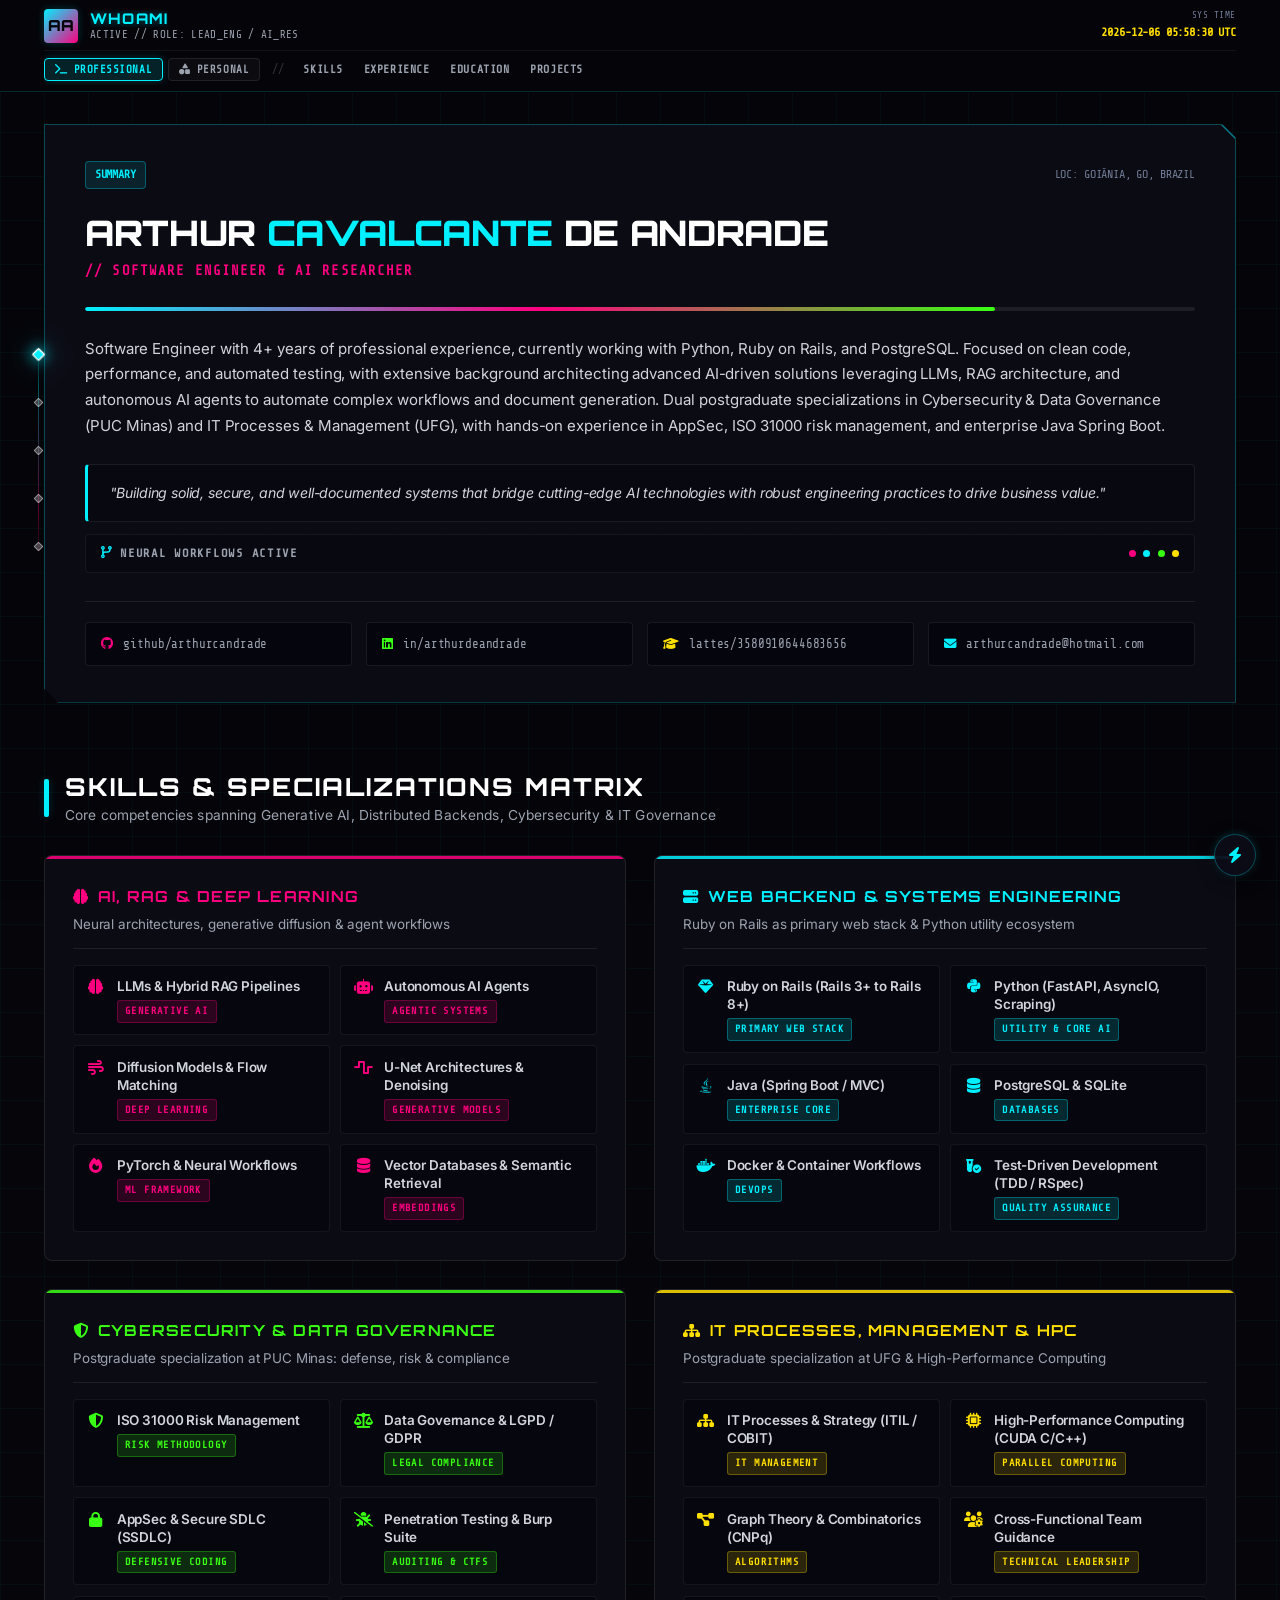
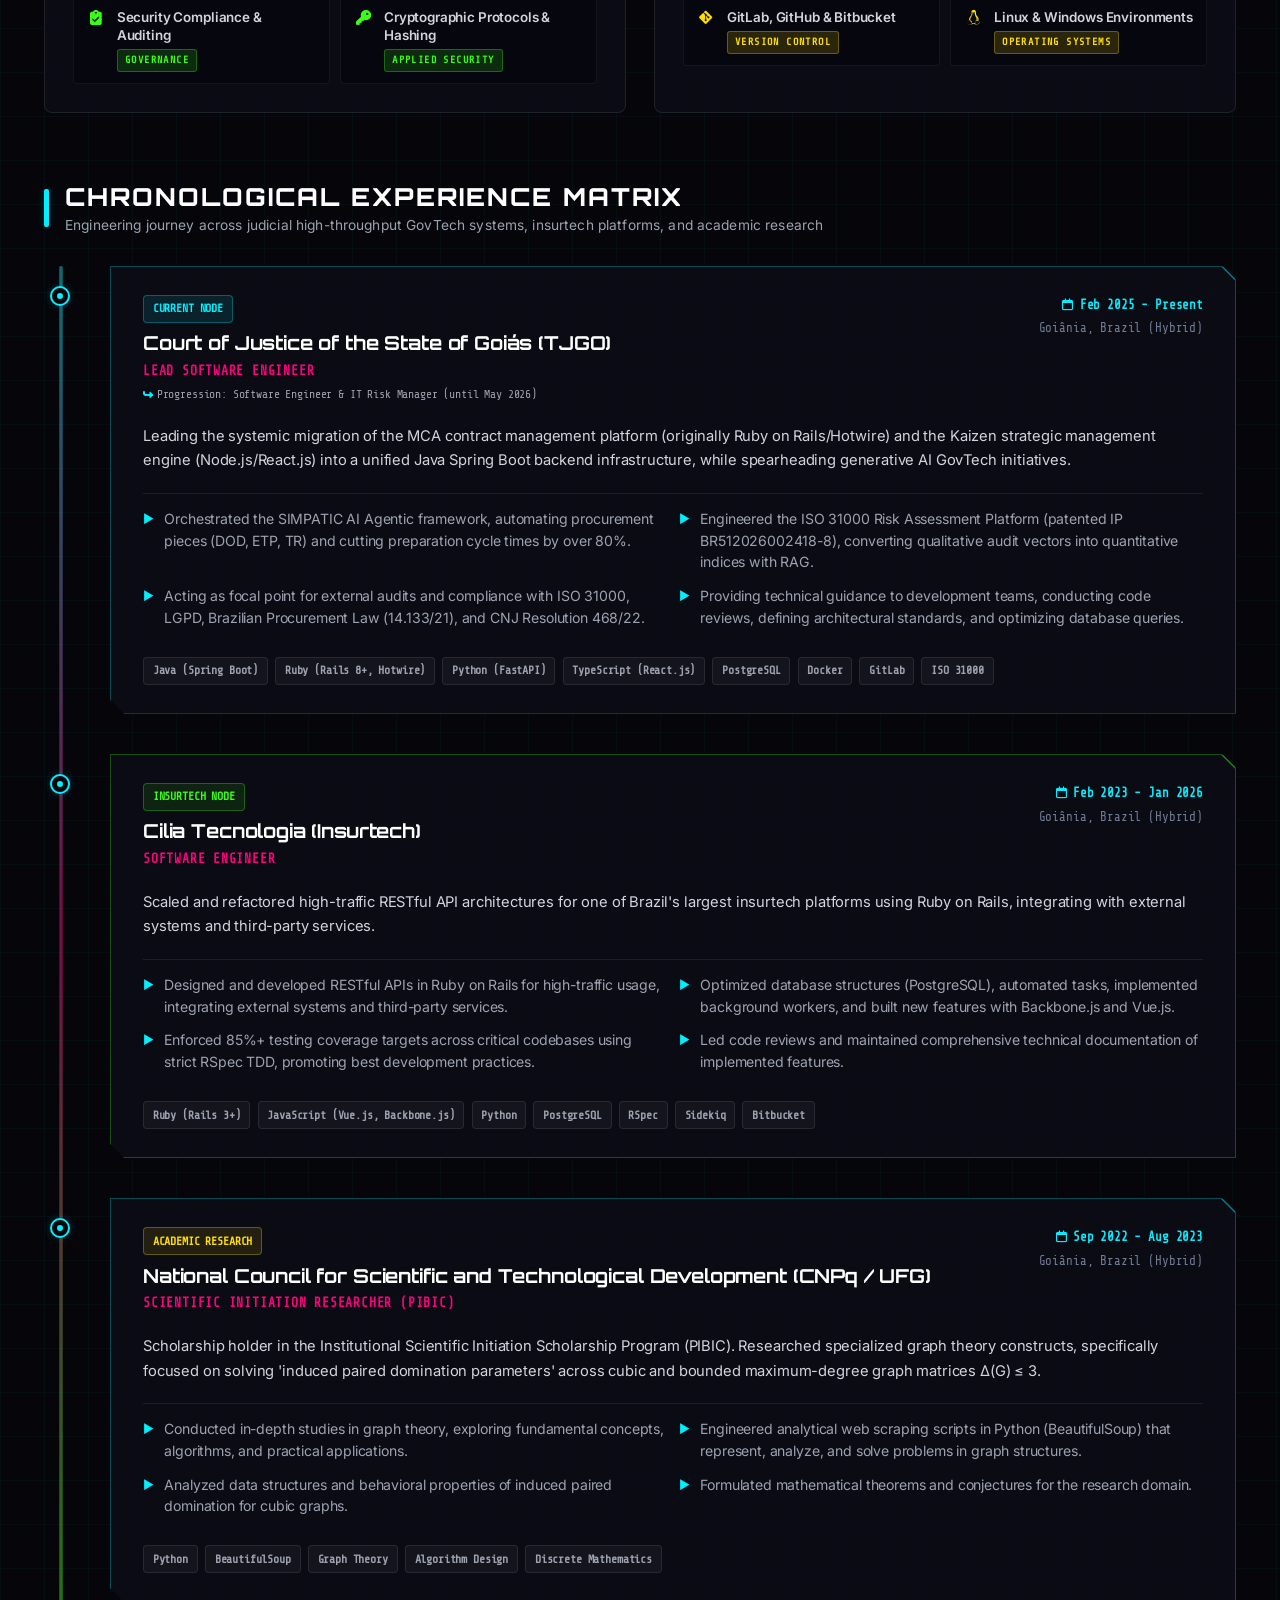
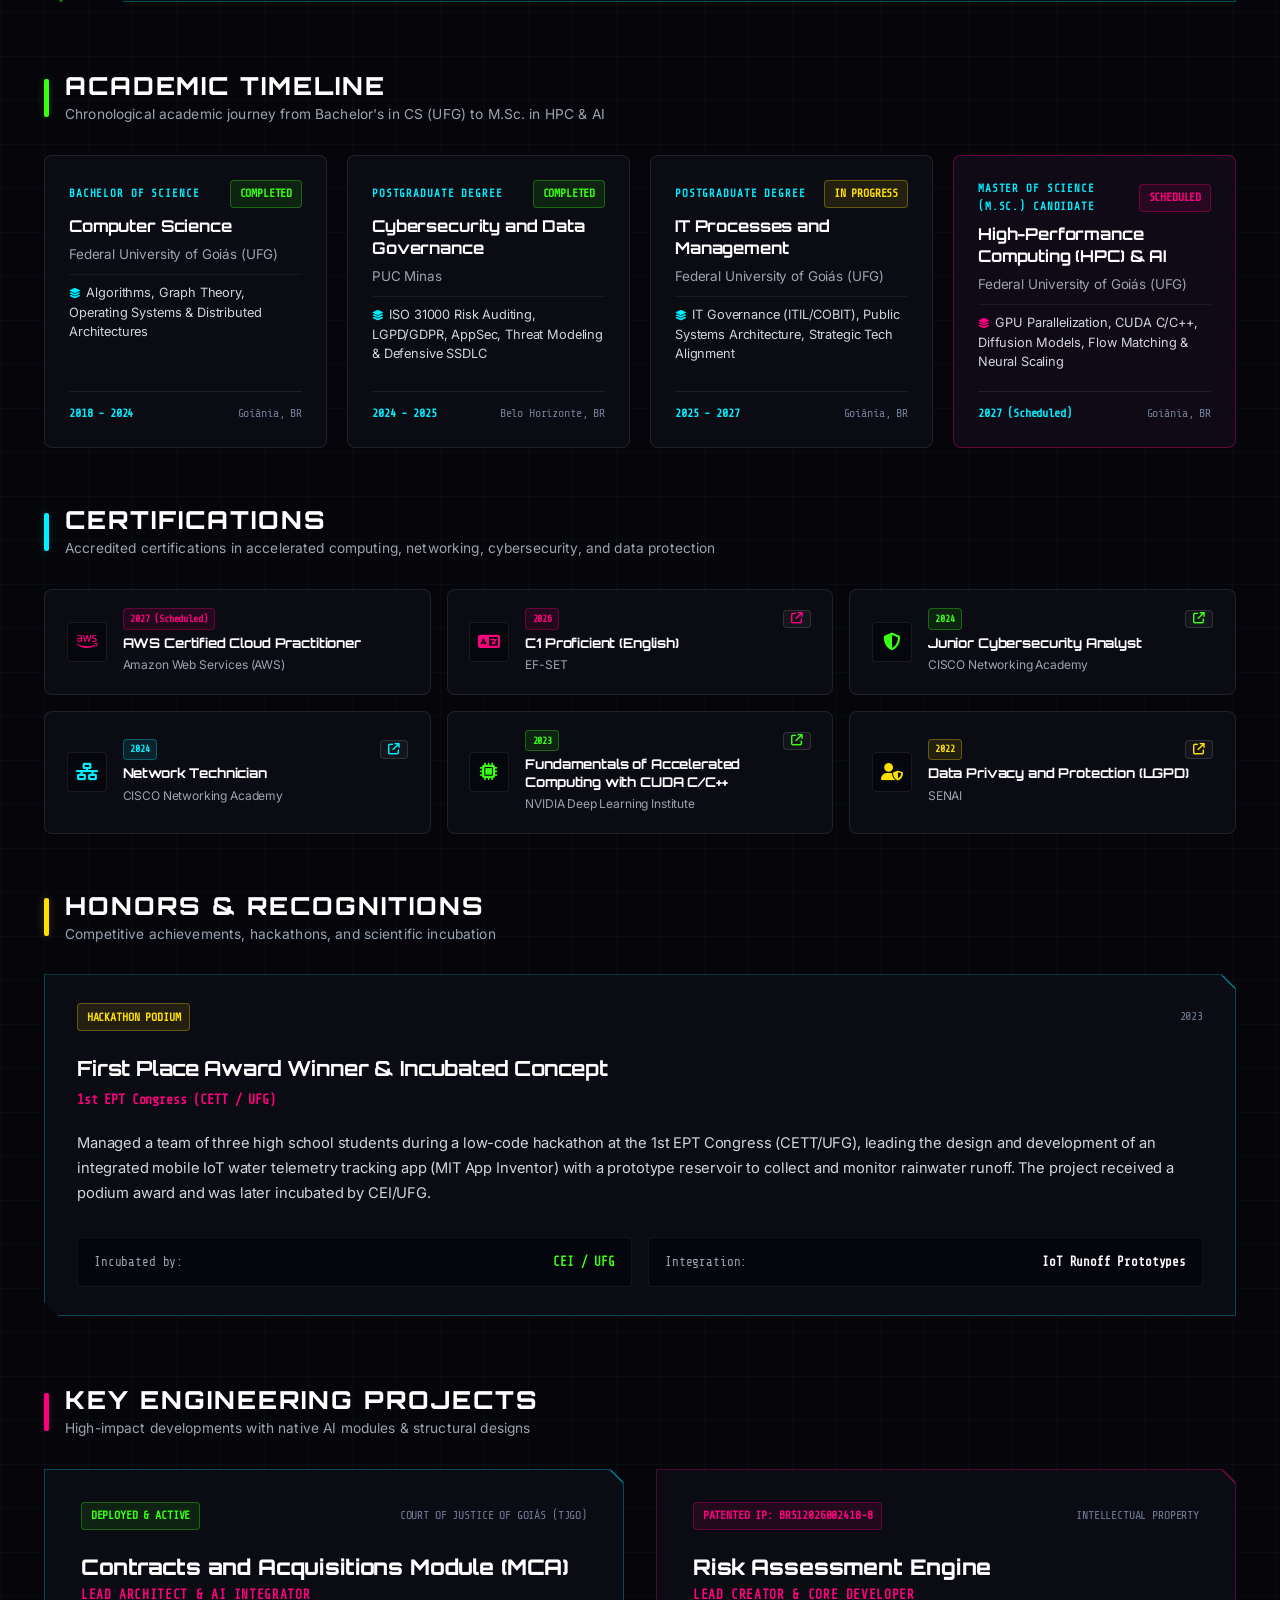
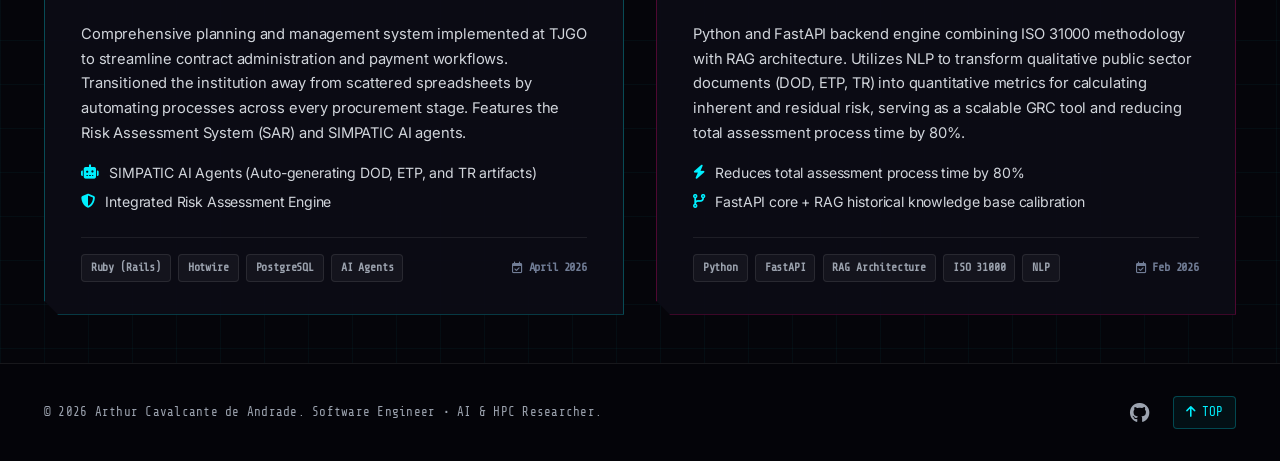
==== commit ca5d71ec: "refactor: scaffold portfolio architecture with modular components, scoped CSS styling, and dynamic d" ====
--- a/index.html
+++ b/index.html
@@ -4,6 +4,12 @@
 <head>
   <meta charset="UTF-8">
   <meta name="viewport" content="width=device-width, initial-scale=1.0">
+
+  <script>
+    if (localStorage.getItem('hud_matrix_fx') === 'false') {
+      document.documentElement.classList.add('fx-eco');
+    }
+  </script>
 
   <!-- Primary Meta Tags -->
   <title>Arthur Cavalcante de Andrade | Software Engineer & AI Researcher</title>
@@ -32,7 +38,7 @@
   <link rel="preconnect" href="https://fonts.googleapis.com">
   <link rel="preconnect" href="https://fonts.gstatic.com" crossorigin>
   <link
-    href="https://fonts.googleapis.com/css2?family=Inter:wght@300;400;500;600;700;800&family=Orbitron:wght@500;700;800;900&family=Share+Tech+Mono&display=swap"
+    href="https://fonts.googleapis.com/css2?family=Inter:wght@400;500;600;700&family=Orbitron:wght@700;800;900&family=Share+Tech+Mono&display=swap"
     rel="stylesheet">
 
   <!-- FontAwesome Icons -->
@@ -98,6 +104,11 @@
   <!-- Mount: Cyber Telemetry Footer -->
   <div id="footer-mount"></div>
 
+  <!-- Floating Quick FX Mode Toggle (Bottom-Right Corner) -->
+  <button id="btn-fx-toggle" class="floating-fx-btn fx-active" type="button" aria-label="Alternar Efeitos Matrix Rain" title="Matrix FX: HIGH (Clique para Modo ECO)">
+    <i class="fa-solid fa-bolt"></i>
+  </button>
+
   <!-- Application Coordinator (ES6+ Module) -->
   <script type="module" src="js/app.js"></script>
 
--- a/css/variables.css
+++ b/css/variables.css
@@ -1,15 +1,16 @@
 /**
  * Arthur Cavalcante de Andrade | Portfolio
- * CSS Design Tokens & Cyberpunk Theme Variables
+ * CSS Design Tokens & High-Contrast Cyberpunk Theme Variables
  */
 
 :root {
   /* Cyberpunk Core Palette */
   --bg-primary: #05050a;
-  --bg-panel: #0d0d19;
-  --bg-panel-elevated: #121224;
-  --bg-card: rgba(13, 13, 25, 0.88);
-  --bg-card-hover: rgba(20, 20, 38, 0.95);
+  --bg-panel: #0b0b14;
+  --bg-panel-elevated: #111122;
+  --bg-card: rgba(12, 12, 22, 0.95);
+  --bg-card-hover: rgba(18, 18, 32, 0.98);
+  --bg-card-solid: #0c0c16;
   --bg-darker: #020205;
 
   /* Neon Accent Colors */
@@ -24,37 +25,37 @@
   --neon-purple: #8b5cf6;
   --neon-purple-rgb: 139, 92, 246;
 
-  /* Text & Surface Tones */
+  /* Text & Surface Tones (High Contrast & Ergonomic) */
   --text-primary: #ffffff;
-  --text-secondary: #c3c7db;
-  --text-muted: #64748b;
-  --text-dim: #94a3b8;
-  --border-subtle: rgba(255, 255, 255, 0.08);
-  --border-cyan: rgba(0, 240, 255, 0.25);
-  --border-magenta: rgba(255, 0, 127, 0.25);
-  --border-green: rgba(57, 255, 20, 0.25);
-  --border-yellow: rgba(255, 223, 0, 0.25);
+  --text-secondary: #d1d5db;
+  --text-dim: #9ca3af;
+  --text-muted: #717d96;
+  --border-subtle: rgba(255, 255, 255, 0.09);
+  --border-cyan: rgba(0, 240, 255, 0.28);
+  --border-magenta: rgba(255, 0, 127, 0.28);
+  --border-green: rgba(57, 255, 20, 0.28);
+  --border-yellow: rgba(255, 223, 0, 0.28);
 
-  /* Neon Box Shadows */
-  --shadow-glow-cyan: 0 0 20px rgba(0, 240, 255, 0.35);
-  --shadow-glow-cyan-sm: 0 0 10px rgba(0, 240, 255, 0.25);
-  --shadow-glow-magenta: 0 0 20px rgba(255, 0, 127, 0.35);
-  --shadow-glow-magenta-sm: 0 0 10px rgba(255, 0, 127, 0.25);
-  --shadow-glow-green: 0 0 20px rgba(57, 255, 20, 0.35);
-  --shadow-glow-green-sm: 0 0 10px rgba(57, 255, 20, 0.25);
-  --shadow-glow-yellow: 0 0 20px rgba(255, 223, 0, 0.35);
+  /* Neon Box Shadows (Subtle, Crisp, Non-blinding) */
+  --shadow-glow-cyan: 0 0 16px rgba(0, 240, 255, 0.3);
+  --shadow-glow-cyan-sm: 0 0 8px rgba(0, 240, 255, 0.2);
+  --shadow-glow-magenta: 0 0 16px rgba(255, 0, 127, 0.3);
+  --shadow-glow-magenta-sm: 0 0 8px rgba(255, 0, 127, 0.2);
+  --shadow-glow-green: 0 0 16px rgba(57, 255, 20, 0.3);
+  --shadow-glow-green-sm: 0 0 8px rgba(57, 255, 20, 0.2);
+  --shadow-glow-yellow: 0 0 16px rgba(255, 223, 0, 0.3);
 
-  /* Typography */
+  /* Typography Roles */
   --font-sans: 'Inter', -apple-system, BlinkMacSystemFont, 'Segoe UI', Roboto, sans-serif;
   --font-tech: 'Orbitron', -apple-system, BlinkMacSystemFont, sans-serif;
   --font-mono: 'Share Tech Mono', 'Courier New', monospace;
 
   /* Layout & Transitions */
-  --container-max-width: 1280px;
+  --container-max-width: 1240px;
   --radius-sm: 4px;
   --radius-md: 8px;
   --radius-lg: 12px;
   --transition-fast: 0.15s ease;
-  --transition-normal: 0.25s cubic-bezier(0.4, 0, 0.2, 1);
-  --transition-glow: 0.35s cubic-bezier(0.16, 1, 0.3, 1);
+  --transition-normal: 0.22s cubic-bezier(0.4, 0, 0.2, 1);
+  --transition-glow: 0.3s cubic-bezier(0.16, 1, 0.3, 1);
 }
--- a/css/base.css
+++ b/css/base.css
@@ -1,6 +1,6 @@
 /**
  * Arthur Cavalcante de Andrade | Portfolio
- * Base Styles, Reset, Cyber Grid & Utility Classes
+ * Base Styles, Reset, Ergonomic Cyber Grid & High-Performance Utility Classes
  */
 
 *, *::before, *::after {
@@ -11,20 +11,110 @@
 
 html {
   scroll-behavior: smooth;
-  scroll-padding-top: 5.5rem;
+  scroll-padding-top: 4.75rem;
   color-scheme: dark;
 }
 
 section, [id] {
-  scroll-margin-top: 5.5rem;
+  scroll-margin-top: 4.75rem;
+}
+
+/* Floating Quick FX Mode Toggle (Bottom-Right Corner) */
+.floating-fx-btn {
+  position: fixed;
+  bottom: 1.5rem;
+  right: 1.5rem;
+  width: 42px;
+  height: 42px;
+  border-radius: 50%;
+  background: rgba(12, 12, 24, 0.94);
+  border: 1px solid var(--border-cyan);
+  color: var(--neon-cyan);
+  display: flex;
+  align-items: center;
+  justify-content: center;
+  font-size: 1rem;
+  cursor: pointer;
+  z-index: 999;
+  transition: all var(--transition-fast);
+  box-shadow: 0 4px 16px rgba(0, 0, 0, 0.6), var(--shadow-glow-cyan-sm);
+  outline: none;
+}
+
+.floating-fx-btn:hover {
+  transform: translateY(-2px) scale(1.06);
+  box-shadow: 0 6px 20px rgba(0, 0, 0, 0.75), var(--shadow-glow-cyan);
+}
+
+.floating-fx-btn.fx-eco {
+  border-color: var(--border-green);
+  color: var(--neon-green);
+  box-shadow: 0 4px 16px rgba(0, 0, 0, 0.6), var(--shadow-glow-green-sm);
+}
+
+.floating-fx-btn.fx-eco:hover {
+  box-shadow: 0 6px 20px rgba(0, 0, 0, 0.75), var(--shadow-glow-green);
+}
+
+@media (max-width: 640px) {
+  .floating-fx-btn {
+    bottom: 1.1rem;
+    right: 1.1rem;
+    width: 38px;
+    height: 38px;
+    font-size: 0.92rem;
+  }
+}
+
+/* =======================================================
+   TOTAL ANIMATION SUPPRESSION (ECO MODE)
+   When FX is disabled, pause & eliminate all keyframe animations,
+   matrix rain background canvas and pulsating effects
+   ======================================================= */
+html.fx-eco *,
+html.fx-eco *::before,
+html.fx-eco *::after,
+body.fx-eco *,
+body.fx-eco *::before,
+body.fx-eco *::after {
+  animation: none !important;
+  -webkit-animation: none !important;
+}
+
+html.fx-eco #matrix-canvas,
+body.fx-eco #matrix-canvas {
+  display: none !important;
+  opacity: 0 !important;
+}
+
+/* Ensure progress bar remains at a clean static 82% */
+html.fx-eco .decrypt-bar-fill,
+body.fx-eco .decrypt-bar-fill {
+  transform: none !important;
+  width: 82% !important;
+  opacity: 1 !important;
+}
+
+/* Ensure side guide active dot remains crisp and static */
+html.fx-eco .hud-side-node.active .hud-side-marker-dot,
+body.fx-eco .hud-side-node.active .hud-side-marker-dot {
+  transform: rotate(45deg) scale(1.3) !important;
+  -webkit-transform: rotate(45deg) scale(1.3) !important;
+  box-shadow: 0 0 8px var(--neon-cyan) !important;
+}
+
+html.fx-eco .hud-side-guide.personal-theme .hud-side-node.active .hud-side-marker-dot,
+body.fx-eco .hud-side-guide.personal-theme .hud-side-node.active .hud-side-marker-dot {
+  box-shadow: 0 0 8px var(--neon-magenta) !important;
 }
 
 body {
   background-color: var(--bg-primary);
   color: var(--text-secondary);
-  font-family: var(--font-mono);
+  font-family: var(--font-sans);
   font-size: 15px;
-  line-height: 1.6;
+  line-height: 1.65;
+  letter-spacing: -0.01em;
   overflow-x: hidden;
   position: relative;
   min-height: 100vh;
@@ -32,17 +122,12 @@
   -moz-osx-font-smoothing: grayscale;
 }
 
-/* Cyber Matrix Background Grid */
+/* Cyber Matrix Background Grid (Hardware-Accelerated) */
 .grid-bg {
   background-size: 44px 44px;
   background-image: 
     linear-gradient(to right, rgba(0, 240, 255, 0.035) 1px, transparent 1px),
     linear-gradient(to bottom, rgba(0, 240, 255, 0.035) 1px, transparent 1px);
-}
-
-/* CRT Scanline Overlay disabled for 100% text clarity and sharpness */
-body::before {
-  display: none;
 }
 
 /* Matrix Rain Canvas */
@@ -55,6 +140,7 @@
   z-index: 0;
   opacity: 0.16;
   pointer-events: none;
+  transition: opacity 0.4s ease;
 }
 
 /* Main Container Wrapper */
@@ -98,22 +184,20 @@
   box-shadow: 0 0 10px var(--neon-cyan);
 }
 
-/* Cybernetic Polygon Chamfer Border */
+/* High-Performance Cybernetic Card (Zero Backdrop Blur Jank) */
 .cyber-card {
   position: relative;
   background: var(--bg-card);
   border: 1px solid var(--border-cyan);
   clip-path: polygon(
     0 0, 
-    calc(100% - 16px) 0, 
-    100% 16px, 
+    calc(100% - 14px) 0, 
+    100% 14px, 
     100% 100%, 
-    16px 100%, 
-    0 calc(100% - 16px)
+    14px 100%, 
+    0 calc(100% - 14px)
   );
-  backdrop-filter: blur(12px);
-  -webkit-backdrop-filter: blur(12px);
-  transition: all var(--transition-normal);
+  transition: border-color var(--transition-fast), box-shadow var(--transition-fast), transform var(--transition-fast);
 }
 
 .cyber-card::before {
@@ -121,17 +205,17 @@
   position: absolute;
   top: 0; 
   right: 0;
-  width: 16px; 
-  height: 16px;
-  background: rgba(0, 240, 255, 0.55);
+  width: 14px; 
+  height: 14px;
+  background: rgba(0, 240, 255, 0.5);
   clip-path: polygon(100% 0, 0 0, 100% 100%);
   pointer-events: none;
   transition: background var(--transition-fast);
 }
 
 .cyber-card:hover {
-  border-color: rgba(0, 240, 255, 0.8);
-  box-shadow: 0 0 25px rgba(0, 240, 255, 0.2);
+  border-color: rgba(0, 240, 255, 0.75);
+  box-shadow: 0 4px 20px rgba(0, 240, 255, 0.15);
   transform: translateY(-2px);
 }
 
@@ -144,11 +228,11 @@
   border-color: var(--border-magenta);
 }
 .cyber-card.magenta-variant::before {
-  background: rgba(255, 0, 127, 0.55);
+  background: rgba(255, 0, 127, 0.5);
 }
 .cyber-card.magenta-variant:hover {
-  border-color: rgba(255, 0, 127, 0.8);
-  box-shadow: 0 0 25px rgba(255, 0, 127, 0.2);
+  border-color: rgba(255, 0, 127, 0.75);
+  box-shadow: 0 4px 20px rgba(255, 0, 127, 0.15);
 }
 .cyber-card.magenta-variant:hover::before {
   background: var(--neon-magenta);
@@ -159,11 +243,11 @@
   border-color: var(--border-green);
 }
 .cyber-card.green-variant::before {
-  background: rgba(57, 255, 20, 0.55);
+  background: rgba(57, 255, 20, 0.5);
 }
 .cyber-card.green-variant:hover {
-  border-color: rgba(57, 255, 20, 0.8);
-  box-shadow: 0 0 25px rgba(57, 255, 20, 0.2);
+  border-color: rgba(57, 255, 20, 0.75);
+  box-shadow: 0 4px 20px rgba(57, 255, 20, 0.15);
 }
 .cyber-card.green-variant:hover::before {
   background: var(--neon-green);
@@ -174,51 +258,53 @@
   display: flex;
   align-items: center;
   gap: 1rem;
-  margin-bottom: 2rem;
+  margin-bottom: 1.85rem;
 }
 
 .section-accent-bar {
-  width: 6px;
-  height: 40px;
+  width: 5px;
+  height: 38px;
   border-radius: 2px;
   background-color: var(--neon-cyan);
-  box-shadow: var(--shadow-glow-cyan);
-}
-
-.section-accent-bar.cyan { background-color: var(--neon-cyan); box-shadow: var(--shadow-glow-cyan); }
-.section-accent-bar.magenta { background-color: var(--neon-magenta); box-shadow: var(--shadow-glow-magenta); }
-.section-accent-bar.green { background-color: var(--neon-green); box-shadow: var(--shadow-glow-green); }
-.section-accent-bar.yellow { background-color: var(--neon-yellow); box-shadow: var(--shadow-glow-yellow); }
+  box-shadow: var(--shadow-glow-cyan-sm);
+  flex-shrink: 0;
+}
+
+.section-accent-bar.cyan { background-color: var(--neon-cyan); box-shadow: var(--shadow-glow-cyan-sm); }
+.section-accent-bar.magenta { background-color: var(--neon-magenta); box-shadow: var(--shadow-glow-magenta-sm); }
+.section-accent-bar.green { background-color: var(--neon-green); box-shadow: var(--shadow-glow-green-sm); }
+.section-accent-bar.yellow { background-color: var(--neon-yellow); box-shadow: 0 0 10px rgba(255, 223, 0, 0.25); }
 
 .section-heading {
   font-family: var(--font-tech);
-  font-size: 1.65rem;
+  font-size: 1.55rem;
   font-weight: 800;
-  letter-spacing: 0.12em;
+  letter-spacing: 0.08em;
   color: var(--text-primary);
   text-transform: uppercase;
+  line-height: 1.25;
 }
 
 .section-subheading {
-  font-family: var(--font-mono);
-  font-size: 0.82rem;
-  color: var(--text-muted);
-  letter-spacing: 0.05em;
-  margin-top: 0.2rem;
-}
-
-/* Glitch Animation */
+  font-family: var(--font-sans);
+  font-size: 0.86rem;
+  color: var(--text-dim);
+  letter-spacing: 0.01em;
+  margin-top: 0.25rem;
+  line-height: 1.45;
+}
+
+/* Glitch Animation (Only on hover, low overhead) */
 @keyframes glitch {
   0% { transform: translate(0); }
-  20% { transform: translate(-2px, 2px); }
-  40% { transform: translate(-2px, -2px); }
-  60% { transform: translate(2px, 2px); }
-  80% { transform: translate(2px, -2px); }
+  25% { transform: translate(-1px, 1px); }
+  50% { transform: translate(1px, -1px); }
+  75% { transform: translate(-1px, -1px); }
   100% { transform: translate(0); }
 }
 
 .glitch-hover:hover {
-  animation: glitch 0.3s infinite linear alternate-reverse;
+  animation: glitch 0.25s 1 linear;
 }
 
 /* Buttons */
@@ -227,9 +313,9 @@
   align-items: center;
   justify-content: center;
   gap: 0.5rem;
-  padding: 0.75rem 1.4rem;
+  padding: 0.7rem 1.35rem;
   font-family: var(--font-tech);
-  font-size: 0.8rem;
+  font-size: 0.78rem;
   font-weight: 700;
   letter-spacing: 0.08em;
   text-transform: uppercase;
@@ -248,7 +334,7 @@
 .btn-cyan:hover {
   background: var(--neon-cyan);
   color: var(--bg-primary);
-  box-shadow: 0 0 20px rgba(var(--neon-cyan-rgb), 0.65);
+  box-shadow: 0 0 18px rgba(var(--neon-cyan-rgb), 0.5);
 }
 
 .btn-magenta {
@@ -259,22 +345,23 @@
 .btn-magenta:hover {
   background: var(--neon-magenta);
   color: #ffffff;
-  box-shadow: 0 0 20px rgba(var(--neon-magenta-rgb), 0.65);
+  box-shadow: 0 0 18px rgba(var(--neon-magenta-rgb), 0.5);
 }
 
 .btn-sm {
-  padding: 0.4rem 0.8rem;
-  font-size: 0.72rem;
-}
-
-/* Badge Tags */
+  padding: 0.35rem 0.75rem;
+  font-size: 0.7rem;
+}
+
+/* Badge Tags (Telemetry / Categories) */
 .badge {
   display: inline-flex;
   align-items: center;
   gap: 0.35rem;
-  padding: 0.25rem 0.6rem;
+  padding: 0.22rem 0.55rem;
   font-family: var(--font-mono);
   font-size: 0.72rem;
+  font-weight: 600;
   border-radius: var(--radius-sm);
   background: rgba(255, 255, 255, 0.04);
   border: 1px solid var(--border-subtle);
@@ -284,36 +371,36 @@
 
 .badge-cyan {
   background: rgba(var(--neon-cyan-rgb), 0.1);
-  border-color: rgba(var(--neon-cyan-rgb), 0.25);
+  border-color: rgba(var(--neon-cyan-rgb), 0.3);
   color: var(--neon-cyan);
 }
 
 .badge-magenta {
   background: rgba(var(--neon-magenta-rgb), 0.1);
-  border-color: rgba(var(--neon-magenta-rgb), 0.25);
+  border-color: rgba(var(--neon-magenta-rgb), 0.3);
   color: var(--neon-magenta);
 }
 
 .badge-green {
   background: rgba(var(--neon-green-rgb), 0.1);
-  border-color: rgba(var(--neon-green-rgb), 0.25);
+  border-color: rgba(var(--neon-green-rgb), 0.3);
   color: var(--neon-green);
 }
 
 .badge-yellow {
   background: rgba(var(--neon-yellow-rgb), 0.1);
-  border-color: rgba(var(--neon-yellow-rgb), 0.25);
+  border-color: rgba(var(--neon-yellow-rgb), 0.3);
   color: var(--neon-yellow);
 }
 
-/* Pulse animation utility */
+/* Pulse animation utility (GPU-friendly opacity) */
 .pulse-glow {
-  animation: pulseGlow 2s infinite alternate ease-in-out;
+  animation: pulseGlow 2.5s infinite alternate ease-in-out;
 }
 
 @keyframes pulseGlow {
-  0% { opacity: 0.6; }
-  100% { opacity: 1; filter: drop-shadow(0 0 6px var(--neon-cyan)); }
+  0% { opacity: 0.65; }
+  100% { opacity: 1; }
 }
 
 /* Layout Utilities */
@@ -324,18 +411,19 @@
 .text-green { color: var(--neon-green); }
 .text-yellow { color: var(--neon-yellow); }
 .text-muted { color: var(--text-muted); }
+.text-dim { color: var(--text-dim); }
 .text-white { color: #ffffff; }
 
 /* Portal Realm Transitions */
 .portal-realm-view {
-  transition: opacity 0.25s cubic-bezier(0.4, 0, 0.2, 1), transform 0.25s cubic-bezier(0.4, 0, 0.2, 1);
+  transition: opacity 0.22s cubic-bezier(0.4, 0, 0.2, 1), transform 0.22s cubic-bezier(0.4, 0, 0.2, 1);
   width: 100%;
 }
 
 .portal-realm-view.active-view {
   display: flex;
   flex-direction: column;
-  gap: 4.5rem;
+  gap: 4.25rem;
   opacity: 1;
   transform: translateY(0);
 }
@@ -343,14 +431,14 @@
 .portal-realm-view.hidden-view {
   display: none !important;
   opacity: 0;
-  transform: translateY(8px);
+  transform: translateY(6px);
 }
 
 /* Cyber Tech Chips */
 .tech-chip {
   display: inline-flex;
   align-items: center;
-  padding: 0.22rem 0.6rem;
+  padding: 0.22rem 0.58rem;
   font-family: var(--font-mono);
   font-size: 0.72rem;
   font-weight: 600;
@@ -358,14 +446,12 @@
   background: rgba(255, 255, 255, 0.04);
   border: 1px solid var(--border-subtle);
   color: var(--text-dim);
-  letter-spacing: 0.04em;
+  letter-spacing: 0.03em;
   transition: all var(--transition-fast);
 }
 
 .tech-chip:hover {
-  border-color: rgba(0, 240, 255, 0.4);
+  border-color: rgba(0, 240, 255, 0.45);
   color: var(--neon-cyan);
-  background: rgba(0, 240, 255, 0.06);
-}
-
-
+  background: rgba(0, 240, 255, 0.08);
+}
--- a/css/components/header.css
+++ b/css/components/header.css
@@ -1,30 +1,29 @@
 /**
  * Header Component CSS - Multi-tier Responsive HUD Navigation Bar
+ * High-performance, compact, and streamlined
  */
 
 .hud-header {
   position: sticky;
   top: 0;
   z-index: 100;
-  background: rgba(5, 5, 10, 0.94);
-  backdrop-filter: blur(16px);
-  -webkit-backdrop-filter: blur(16px);
-  border-bottom: 1px solid rgba(0, 240, 255, 0.18);
-  padding: 0.65rem 0 0.55rem 0;
-  transition: all var(--transition-normal);
+  background: rgba(5, 5, 10, 0.95);
+  border-bottom: 1px solid rgba(0, 240, 255, 0.16);
+  padding: 0.5rem 0 0.4rem 0;
+  transition: border-color var(--transition-fast), box-shadow var(--transition-fast), background var(--transition-fast);
   width: 100%;
 }
 
 .hud-header.scrolled {
   background: rgba(5, 5, 10, 0.98);
-  border-bottom-color: rgba(0, 240, 255, 0.35);
-  box-shadow: 0 4px 24px rgba(0, 0, 0, 0.85);
+  border-bottom-color: rgba(0, 240, 255, 0.32);
+  box-shadow: 0 4px 20px rgba(0, 0, 0, 0.75);
 }
 
 .hud-header-container {
   display: flex;
   flex-direction: column;
-  gap: 0.55rem;
+  gap: 0.45rem;
   width: 100%;
 }
 
@@ -42,22 +41,22 @@
 .hud-brand {
   display: flex;
   align-items: center;
-  gap: 0.85rem;
+  gap: 0.75rem;
   text-decoration: none;
   min-width: 0;
   flex: 1;
 }
 
 .hud-avatar-box {
-  width: 38px;
-  height: 38px;
+  width: 34px;
+  height: 34px;
   border-radius: var(--radius-sm);
   background: linear-gradient(135deg, var(--neon-cyan), var(--neon-magenta));
   display: flex;
   align-items: center;
   justify-content: center;
   font-family: var(--font-tech);
-  font-size: 1.05rem;
+  font-size: 0.95rem;
   font-weight: 900;
   color: #05050a;
   box-shadow: var(--shadow-glow-cyan-sm);
@@ -67,13 +66,12 @@
 
 .hud-brand:hover .hud-avatar-box {
   transform: scale(1.05);
-  box-shadow: var(--shadow-glow-cyan);
 }
 
 .hud-brand-details {
   display: flex;
   flex-direction: column;
-  gap: 0.1rem;
+  gap: 0.05rem;
   min-width: 0;
 }
 
@@ -81,12 +79,12 @@
   font-family: var(--font-tech);
   font-size: 0.92rem;
   font-weight: 800;
-  letter-spacing: 0.1em;
+  letter-spacing: 0.08em;
   color: #ffffff;
   display: flex;
   align-items: center;
-  gap: 0.45rem;
-  line-height: 1.25;
+  gap: 0.4rem;
+  line-height: 1.2;
   min-width: 0;
 }
 
@@ -95,37 +93,30 @@
   overflow: hidden;
   text-overflow: ellipsis;
   color: var(--neon-cyan);
-  text-shadow: 0 0 10px rgba(0, 240, 255, 0.45);
-  letter-spacing: 0.12em;
-}
-
-.hud-status-tag {
-  font-size: 0.68rem;
-  color: var(--neon-cyan);
-  font-family: var(--font-mono);
-  font-weight: 600;
-  flex-shrink: 0;
+  text-shadow: 0 0 10px rgba(0, 240, 255, 0.4);
 }
 
 .hud-role-text {
   font-family: var(--font-mono);
   font-size: 0.68rem;
   color: var(--text-dim);
-  letter-spacing: 0.04em;
+  letter-spacing: 0.03em;
   white-space: nowrap;
   overflow: hidden;
   text-overflow: ellipsis;
-  line-height: 1.3;
-}
-
-/* Right Controls: Real-time System Clock */
+  line-height: 1.25;
+}
+
+/* Right Controls: Clock */
 .hud-right-controls {
   display: flex;
   align-items: center;
+  gap: 0.85rem;
   margin-left: auto;
   flex-shrink: 0;
 }
 
+/* Live UTC Clock */
 .hud-clock-box {
   display: flex;
   flex-direction: column;
@@ -136,7 +127,7 @@
 }
 
 .hud-clock-label {
-  font-size: 0.6rem;
+  font-size: 0.58rem;
   color: var(--text-muted);
   letter-spacing: 0.06em;
   text-transform: uppercase;
@@ -145,7 +136,7 @@
 .hud-clock-time {
   color: var(--neon-yellow);
   font-weight: 600;
-  font-size: 0.76rem;
+  font-size: 0.75rem;
 }
 
 /* Row 2: Sub-bar below name, aligned left */
@@ -154,8 +145,8 @@
   align-items: center;
   gap: 0.75rem;
   width: 100%;
-  padding-top: 0.45rem;
-  padding-bottom: 0.15rem;
+  padding-top: 0.35rem;
+  padding-bottom: 0.1rem;
   border-top: 1px solid rgba(255, 255, 255, 0.06);
   overflow-x: auto;
   white-space: nowrap;
@@ -172,31 +163,31 @@
 .hud-realm-switcher {
   display: flex;
   align-items: center;
-  gap: 0.4rem;
+  gap: 0.35rem;
   flex-shrink: 0;
 }
 
 .hud-realm-btn {
   font-family: var(--font-mono);
-  font-size: 0.7rem;
+  font-size: 0.68rem;
   font-weight: 700;
-  letter-spacing: 0.06em;
-  padding: 0.3rem 0.7rem;
+  letter-spacing: 0.05em;
+  padding: 0.25rem 0.6rem;
   border-radius: var(--radius-sm);
   background: rgba(255, 255, 255, 0.03);
-  border: 1px solid rgba(255, 255, 255, 0.1);
+  border: 1px solid rgba(255, 255, 255, 0.09);
   color: var(--text-dim);
   cursor: pointer;
   display: inline-flex;
   align-items: center;
-  gap: 0.45rem;
+  gap: 0.4rem;
   transition: all var(--transition-fast);
   white-space: nowrap;
 }
 
 .hud-realm-btn:hover {
   color: #ffffff;
-  border-color: rgba(255, 255, 255, 0.3);
+  border-color: rgba(255, 255, 255, 0.25);
   background: rgba(255, 255, 255, 0.06);
 }
 
@@ -204,28 +195,28 @@
   background: rgba(0, 240, 255, 0.12);
   border-color: var(--neon-cyan);
   color: var(--neon-cyan);
-  box-shadow: 0 0 12px rgba(0, 240, 255, 0.25);
+  box-shadow: 0 0 10px rgba(0, 240, 255, 0.2);
 }
 
 .hud-realm-btn.active[data-realm="personal"] {
   background: rgba(255, 0, 127, 0.12);
   border-color: var(--neon-magenta);
   color: var(--neon-magenta);
-  box-shadow: 0 0 12px rgba(255, 0, 127, 0.25);
+  box-shadow: 0 0 10px rgba(255, 0, 127, 0.2);
 }
 
 .hud-nav-divider {
   color: rgba(255, 255, 255, 0.2);
   font-family: var(--font-mono);
-  font-size: 0.75rem;
-  flex-shrink: 0;
-}
-
-/* Subnav Links (aligned left) */
+  font-size: 0.72rem;
+  flex-shrink: 0;
+}
+
+/* Subnav Links */
 .hud-subnav-links {
   display: none;
   align-items: center;
-  gap: 0.35rem;
+  gap: 0.3rem;
   flex-shrink: 0;
 }
 
@@ -235,13 +226,13 @@
 
 .hud-nav-link {
   font-family: var(--font-mono);
-  font-size: 0.74rem;
+  font-size: 0.72rem;
   font-weight: 600;
   color: var(--text-dim);
   text-decoration: none;
   transition: all var(--transition-fast);
-  letter-spacing: 0.06em;
-  padding: 0.25rem 0.55rem;
+  letter-spacing: 0.05em;
+  padding: 0.22rem 0.5rem;
   border-radius: var(--radius-sm);
   white-space: nowrap;
 }
@@ -249,13 +240,11 @@
 .hud-nav-link:hover {
   color: var(--neon-cyan);
   background: rgba(0, 240, 255, 0.08);
-  text-shadow: 0 0 8px rgba(0, 240, 255, 0.5);
 }
 
 #subnav-pers .hud-nav-link:hover {
   color: var(--neon-magenta);
   background: rgba(255, 0, 127, 0.08);
-  text-shadow: 0 0 8px rgba(255, 0, 127, 0.5);
 }
 
 /* =======================================================
@@ -263,34 +252,29 @@
    ======================================================= */
 @media (max-width: 640px) {
   .hud-header {
-    padding: 0.5rem 0 0.45rem 0;
+    padding: 0.4rem 0 0.35rem 0;
   }
 
   .hud-header-container {
-    gap: 0.45rem;
+    gap: 0.35rem;
   }
 
   .hud-top-row {
-    gap: 0.75rem;
+    gap: 0.6rem;
   }
 
   .hud-brand {
-    gap: 0.65rem;
+    gap: 0.55rem;
   }
 
   .hud-avatar-box {
-    width: 34px;
-    height: 34px;
-    font-size: 0.95rem;
+    width: 30px;
+    height: 30px;
+    font-size: 0.85rem;
   }
 
   .hud-brand-heading {
-    font-size: 0.82rem;
-    letter-spacing: 0.05em;
-  }
-
-  .hud-status-tag {
-    font-size: 0.6rem;
+    font-size: 0.8rem;
   }
 
   .hud-status-prefix {
@@ -298,54 +282,22 @@
   }
 
   .hud-role-text {
-    font-size: 0.64rem;
-  }
-
-  /* Nav Row adjustments */
+    font-size: 0.62rem;
+  }
+
   .hud-nav-row {
-    gap: 0.45rem;
-    padding-top: 0.35rem;
-    padding-right: 0.75rem;
+    gap: 0.4rem;
+    padding-top: 0.3rem;
   }
 
   .hud-realm-btn {
-    padding: 0.25rem 0.55rem;
-    font-size: 0.64rem;
-    gap: 0.35rem;
+    padding: 0.22rem 0.5rem;
+    font-size: 0.62rem;
+    gap: 0.3rem;
   }
 
   .hud-nav-link {
-    padding: 0.22rem 0.45rem;
-    font-size: 0.68rem;
-  }
-
-  .hud-nav-divider {
+    padding: 0.2rem 0.4rem;
     font-size: 0.65rem;
-    opacity: 0.3;
-    margin: 0 0.1rem;
-  }
-}
-
-@media (max-width: 420px) {
-  .hud-status-tag {
-    display: none;
-  }
-
-  .hud-brand-heading {
-    font-size: 0.78rem;
-  }
-
-  .hud-role-text {
-    font-size: 0.62rem;
-  }
-
-  .hud-realm-btn {
-    padding: 0.22rem 0.45rem;
-    font-size: 0.62rem;
-  }
-
-  .hud-nav-link {
-    padding: 0.2rem 0.38rem;
-    font-size: 0.65rem;
-  }
-}
+  }
+}
--- a/css/components/hero.css
+++ b/css/components/hero.css
@@ -1,5 +1,6 @@
 /**
  * Hero Component CSS - Profile Terminal Core
+ * High-performance, clean typographic layout
  */
 
 .hero-section {
@@ -8,7 +9,7 @@
 
 /* Profile Card Box (Full-width, expansive presentation) */
 .profile-card {
-  padding: 2rem 2.25rem;
+  padding: 2.25rem 2.5rem;
   display: flex;
   flex-direction: column;
   justify-content: space-between;
@@ -18,7 +19,7 @@
 
 @media (max-width: 640px) {
   .profile-card {
-    padding: 1.5rem;
+    padding: 1.5rem 1.25rem;
   }
 }
 
@@ -32,17 +33,17 @@
 
 .profile-name {
   font-family: var(--font-tech);
-  font-size: 2.25rem;
+  font-size: 2.2rem;
   font-weight: 900;
   line-height: 1.15;
-  letter-spacing: -0.02em;
+  letter-spacing: -0.01em;
   color: #ffffff;
   margin-top: 0.35rem;
 }
 
 @media (max-width: 640px) {
   .profile-name {
-    font-size: 1.65rem;
+    font-size: 1.6rem;
   }
 }
 
@@ -56,15 +57,15 @@
   margin-top: 0.35rem;
 }
 
-/* Glowing Decrypt / Experience Bar */
+/* Glowing Decrypt / Experience Bar (GPU-Accelerated Transform) */
 .decrypt-bar-container {
   width: 100%;
-  height: 5px;
-  background: rgba(255, 255, 255, 0.06);
-  border-radius: 3px;
+  height: 4px;
+  background: rgba(255, 255, 255, 0.08);
+  border-radius: 2px;
   overflow: hidden;
   position: relative;
-  margin: 0.5rem 0;
+  margin: 0.4rem 0;
 }
 
 .decrypt-bar-fill {
@@ -72,20 +73,23 @@
   top: 0; bottom: 0; left: 0;
   width: 82%;
   background: linear-gradient(90deg, var(--neon-cyan), var(--neon-magenta), var(--neon-green));
-  border-radius: 3px;
-  animation: barPulse 3s infinite alternate;
+  border-radius: 2px;
+  transform-origin: left center;
+  will-change: transform, opacity;
+  animation: barPulse 3.5s infinite alternate ease-in-out;
 }
 
 @keyframes barPulse {
-  0% { opacity: 0.75; width: 75%; }
-  100% { opacity: 1; width: 85%; }
+  0% { opacity: 0.8; transform: scaleX(0.92); }
+  100% { opacity: 1; transform: scaleX(1.02); }
 }
 
 .profile-bio {
-  font-family: var(--font-mono);
-  font-size: 0.88rem;
+  font-family: var(--font-sans);
+  font-size: 0.94rem;
   color: var(--text-secondary);
-  line-height: 1.65;
+  line-height: 1.7;
+  letter-spacing: -0.005em;
 }
 
 /* Quote & Workflow Status Block */
@@ -93,20 +97,20 @@
   margin-top: 0.5rem;
   display: flex;
   flex-direction: column;
-  gap: 0.65rem;
+  gap: 0.75rem;
 }
 
 .hero-quote-box {
-  padding: 0.95rem 1.25rem;
-  background: rgba(5, 5, 12, 0.65);
+  padding: 1rem 1.35rem;
+  background: rgba(8, 8, 16, 0.75);
   border: 1px solid rgba(255, 255, 255, 0.08);
   border-left: 3px solid var(--neon-cyan);
   border-radius: var(--radius-sm);
-  font-family: var(--font-mono);
-  font-size: 0.82rem;
+  font-family: var(--font-sans);
+  font-size: 0.88rem;
   color: var(--text-secondary);
   font-style: italic;
-  line-height: 1.6;
+  line-height: 1.65;
 }
 
 .hero-workflow-status {
@@ -116,7 +120,7 @@
   flex-wrap: wrap;
   gap: 0.75rem;
   padding: 0.55rem 0.95rem;
-  background: rgba(5, 5, 12, 0.45);
+  background: rgba(8, 8, 16, 0.6);
   border: 1px solid rgba(255, 255, 255, 0.06);
   border-radius: var(--radius-sm);
 }
@@ -142,7 +146,7 @@
   width: 7px;
   height: 7px;
   border-radius: 50%;
-  animation: pulseDot 1.4s infinite alternate;
+  animation: pulseDot 1.4s infinite alternate ease-in-out;
 }
 
 .ci-dot:nth-child(2) { animation-delay: 0.2s; }
@@ -174,7 +178,7 @@
   align-items: center;
   gap: 0.65rem;
   padding: 0.65rem 0.95rem;
-  background: rgba(2, 2, 8, 0.65);
+  background: rgba(4, 4, 10, 0.7);
   border: 1px solid rgba(255, 255, 255, 0.08);
   border-radius: var(--radius-sm);
   color: var(--text-dim);
@@ -189,7 +193,7 @@
   background: rgba(0, 240, 255, 0.08);
   border-color: var(--neon-cyan);
   color: var(--neon-cyan);
-  box-shadow: 0 0 12px rgba(0, 240, 255, 0.2);
+  box-shadow: 0 2px 14px rgba(0, 240, 255, 0.18);
   transform: translateY(-2px);
 }
 
@@ -197,14 +201,14 @@
   background: rgba(255, 0, 127, 0.08);
   border-color: var(--neon-magenta);
   color: var(--neon-magenta);
-  box-shadow: 0 0 12px rgba(255, 0, 127, 0.2);
+  box-shadow: 0 2px 14px rgba(255, 0, 127, 0.18);
 }
 
 .contact-link-btn.green-hover:hover {
   background: rgba(57, 255, 20, 0.08);
   border-color: var(--neon-green);
   color: var(--neon-green);
-  box-shadow: 0 0 12px rgba(57, 255, 20, 0.2);
+  box-shadow: 0 2px 14px rgba(57, 255, 20, 0.18);
 }
 
 .contact-link-btn .truncate {
--- a/css/components/skills.css
+++ b/css/components/skills.css
@@ -1,6 +1,6 @@
 /**
  * Skills & Expertise Component CSS
- * Modern colorful capability cards with tags stacked cleanly below titles
+ * Modern, colorful, ergonomic capability cards
  */
 
 /* 2-column spacious grid: 2 on desktop, 1 on mobile */
@@ -25,7 +25,7 @@
   background: var(--bg-card);
   border: 1px solid var(--border-subtle);
   border-radius: var(--radius-md);
-  transition: all var(--transition-normal);
+  transition: all var(--transition-fast);
   position: relative;
   overflow: hidden;
 }
@@ -46,28 +46,24 @@
 .skill-category-card.yellow-accent::before { background: var(--neon-yellow); }
 
 .skill-category-card:hover {
-  transform: translateY(-3px);
-  box-shadow: 0 10px 30px rgba(0, 0, 0, 0.6);
+  transform: translateY(-2px);
+  box-shadow: 0 8px 24px rgba(0, 0, 0, 0.45);
 }
 
 .skill-category-card.magenta-accent:hover {
   border-color: var(--border-magenta);
-  box-shadow: 0 10px 30px rgba(255, 0, 127, 0.18);
 }
 
 .skill-category-card.cyan-accent:hover {
   border-color: var(--border-cyan);
-  box-shadow: 0 10px 30px rgba(0, 240, 255, 0.18);
 }
 
 .skill-category-card.green-accent:hover {
   border-color: var(--border-green);
-  box-shadow: 0 10px 30px rgba(57, 255, 20, 0.18);
 }
 
 .skill-category-card.yellow-accent:hover {
   border-color: var(--border-yellow);
-  box-shadow: 0 10px 30px rgba(255, 223, 0, 0.18);
 }
 
 .skill-cat-header {
@@ -87,18 +83,18 @@
 }
 
 .skill-cat-subtitle {
-  font-family: var(--font-mono);
-  font-size: 0.74rem;
+  font-family: var(--font-sans);
+  font-size: 0.84rem;
   color: var(--text-dim);
   margin-top: 0.35rem;
   line-height: 1.45;
 }
 
-/* Skills Chips: Generous 2-column layout inside the card */
+/* Skills Chips: 2-column layout inside the card */
 .skill-items-list {
   display: grid;
   grid-template-columns: 1fr;
-  gap: 0.7rem;
+  gap: 0.65rem;
 }
 
 @media (min-width: 600px) {
@@ -111,12 +107,12 @@
   display: flex;
   align-items: flex-start;
   gap: 0.75rem;
-  padding: 0.75rem 0.85rem;
+  padding: 0.7rem 0.8rem;
   background: rgba(5, 5, 12, 0.65);
   border: 1px solid rgba(255, 255, 255, 0.06);
   border-radius: var(--radius-sm);
   transition: all var(--transition-fast);
-  min-height: 56px;
+  min-height: 54px;
 }
 
 .skill-chip-icon {
@@ -131,14 +127,14 @@
   display: flex;
   flex-direction: column;
   align-items: flex-start;
-  gap: 0.35rem;
+  gap: 0.3rem;
   min-width: 0;
   flex: 1;
 }
 
 .skill-chip-name {
-  font-family: var(--font-mono);
-  font-size: 0.8rem;
+  font-family: var(--font-sans);
+  font-size: 0.84rem;
   font-weight: 600;
   color: var(--text-secondary);
   line-height: 1.35;
@@ -148,9 +144,9 @@
   display: inline-block;
   width: fit-content;
   font-family: var(--font-mono);
-  font-size: 0.62rem;
+  font-size: 0.64rem;
   font-weight: 700;
-  padding: 0.15rem 0.45rem;
+  padding: 0.12rem 0.45rem;
   border-radius: 3px;
   text-transform: uppercase;
   letter-spacing: 0.04em;
--- a/css/components/experience.css
+++ b/css/components/experience.css
@@ -1,5 +1,6 @@
 /**
  * Experience Component CSS - Motherboard Bus Timeline
+ * Refined typography, optimal reading contrast & smooth GPU transitions
  */
 
 .experience-timeline {
@@ -9,7 +10,7 @@
   border-left: 2px solid rgba(255, 255, 255, 0.1);
   display: flex;
   flex-direction: column;
-  gap: 2.75rem;
+  gap: 2.5rem;
 }
 
 @media (min-width: 768px) {
@@ -23,13 +24,13 @@
 .experience-timeline::before {
   content: "";
   position: absolute;
-  left: -4px;
+  left: -3px;
   top: 0;
-  width: 6px;
+  width: 4px;
   height: 100%;
   background: linear-gradient(180deg, var(--neon-cyan), var(--neon-magenta), var(--neon-green));
-  opacity: 0.25;
-  border-radius: 3px;
+  opacity: 0.35;
+  border-radius: 2px;
   pointer-events: none;
 }
 
@@ -42,11 +43,11 @@
   position: absolute;
   left: -2.6rem;
   top: 1.25rem;
-  width: 22px;
-  height: 22px;
+  width: 20px;
+  height: 20px;
   border-radius: 50%;
   background: var(--bg-primary);
-  border: 3px solid var(--neon-cyan);
+  border: 2px solid var(--neon-cyan);
   display: flex;
   align-items: center;
   justify-content: center;
@@ -63,8 +64,8 @@
 
 .experience-item:hover .timeline-node {
   border-color: var(--neon-magenta);
-  box-shadow: var(--shadow-glow-magenta);
-  transform: scale(1.2);
+  box-shadow: var(--shadow-glow-magenta-sm);
+  transform: scale(1.15);
 }
 
 .node-pulse-dot {
@@ -72,14 +73,19 @@
   height: 6px;
   border-radius: 50%;
   background: var(--neon-cyan);
-  animation: pulseDot 1.5s infinite;
 }
 
 .experience-card-inner {
-  padding: 1.75rem;
+  padding: 1.75rem 2rem;
   display: flex;
   flex-direction: column;
   gap: 1.25rem;
+}
+
+@media (max-width: 640px) {
+  .experience-card-inner {
+    padding: 1.35rem 1.25rem;
+  }
 }
 
 .exp-header-row {
@@ -92,7 +98,7 @@
 
 .exp-company-info h3 {
   font-family: var(--font-tech);
-  font-size: 1.25rem;
+  font-size: 1.2rem;
   font-weight: 700;
   color: #ffffff;
   margin-top: 0.35rem;
@@ -128,10 +134,10 @@
 }
 
 .exp-description {
-  font-family: var(--font-mono);
+  font-family: var(--font-sans);
   color: var(--text-secondary);
-  font-size: 0.84rem;
-  line-height: 1.6;
+  font-size: 0.92rem;
+  line-height: 1.68;
 }
 
 /* Key Achievement Bullet Points */
@@ -141,8 +147,8 @@
   gap: 0.75rem;
   padding-top: 0.85rem;
   border-top: 1px solid rgba(255, 255, 255, 0.08);
-  font-family: var(--font-mono);
-  font-size: 0.8rem;
+  font-family: var(--font-sans);
+  font-size: 0.88rem;
 }
 
 @media (min-width: 768px) {
@@ -156,18 +162,19 @@
   align-items: flex-start;
   gap: 0.65rem;
   color: var(--text-dim);
-  line-height: 1.5;
+  line-height: 1.55;
 }
 
 .exp-bullet-arrow {
   color: var(--neon-cyan);
   flex-shrink: 0;
-  margin-top: 1px;
+  margin-top: 2px;
+  font-size: 0.75rem;
 }
 
 .exp-tags-list {
   display: flex;
   flex-wrap: wrap;
-  gap: 0.5rem;
+  gap: 0.45rem;
   padding-top: 0.5rem;
 }
--- a/css/components/education.css
+++ b/css/components/education.css
@@ -1,5 +1,6 @@
 /**
  * Education, Certifications & Honors Component CSS
+ * Clean typographic cards & high-performance grid layout
  */
 
 .education-honors-wrap {
@@ -36,25 +37,25 @@
   flex-direction: column;
   justify-content: space-between;
   gap: 1.25rem;
-  transition: all var(--transition-normal);
+  transition: all var(--transition-fast);
   position: relative;
   overflow: hidden;
 }
 
 .edu-card:hover {
   border-color: var(--border-cyan);
-  transform: translateY(-3px);
-  box-shadow: 0 6px 25px rgba(0, 240, 255, 0.15);
+  transform: translateY(-2px);
+  box-shadow: 0 6px 20px rgba(0, 240, 255, 0.12);
 }
 
 .edu-card.highlight-card {
   border-color: rgba(255, 0, 127, 0.35);
-  background: rgba(18, 13, 26, 0.9);
+  background: rgba(16, 11, 24, 0.95);
 }
 
 .edu-card.highlight-card:hover {
   border-color: var(--neon-magenta);
-  box-shadow: 0 6px 25px rgba(255, 0, 127, 0.2);
+  box-shadow: 0 6px 20px rgba(255, 0, 127, 0.16);
 }
 
 .edu-degree-header {
@@ -83,8 +84,8 @@
 }
 
 .edu-institution {
-  font-family: var(--font-mono);
-  font-size: 0.78rem;
+  font-family: var(--font-sans);
+  font-size: 0.84rem;
   color: var(--text-dim);
   margin-top: 0.35rem;
 }
@@ -135,18 +136,18 @@
   display: flex;
   align-items: center;
   gap: 1rem;
-  transition: all var(--transition-normal);
+  transition: all var(--transition-fast);
 }
 
 .cert-card:hover {
   transform: translateY(-2px);
   border-color: rgba(0, 240, 255, 0.4);
-  box-shadow: 0 6px 20px rgba(0, 240, 255, 0.12);
+  box-shadow: 0 4px 16px rgba(0, 240, 255, 0.1);
 }
 
 .cert-icon-box {
-  width: 42px;
-  height: 42px;
+  width: 40px;
+  height: 40px;
   border-radius: var(--radius-sm);
   background: rgba(5, 5, 12, 0.8);
   border: 1px solid rgba(255, 255, 255, 0.08);
@@ -172,15 +173,9 @@
   gap: 0.5rem;
 }
 
-.cert-year-tag {
-  font-family: var(--font-mono);
-  font-size: 0.65rem;
-  font-weight: 700;
-}
-
 .cert-title {
   font-family: var(--font-tech);
-  font-size: 0.85rem;
+  font-size: 0.84rem;
   font-weight: 700;
   color: #ffffff;
   line-height: 1.3;
@@ -203,7 +198,6 @@
   background: rgba(0, 240, 255, 0.12);
   border-color: currentColor;
   transform: scale(1.1);
-  box-shadow: 0 0 10px rgba(0, 240, 255, 0.3);
 }
 
 .has-cert-link:hover {
@@ -211,17 +205,23 @@
 }
 
 .cert-issuer {
-  font-family: var(--font-mono);
-  font-size: 0.72rem;
+  font-family: var(--font-sans);
+  font-size: 0.75rem;
   color: var(--text-dim);
 }
 
 /* Honors & Awards Card */
 .honors-card {
-  padding: 1.75rem;
+  padding: 1.75rem 2rem;
   display: flex;
   flex-direction: column;
   gap: 1.25rem;
+}
+
+@media (max-width: 640px) {
+  .honors-card {
+    padding: 1.35rem 1.25rem;
+  }
 }
 
 .honors-header-row {
@@ -232,7 +232,7 @@
 
 .honors-title {
   font-family: var(--font-tech);
-  font-size: 1.35rem;
+  font-size: 1.3rem;
   font-weight: 700;
   color: #ffffff;
 }
@@ -246,10 +246,10 @@
 }
 
 .honors-desc {
-  font-family: var(--font-mono);
-  font-size: 0.82rem;
+  font-family: var(--font-sans);
+  font-size: 0.92rem;
   color: var(--text-secondary);
-  line-height: 1.6;
+  line-height: 1.68;
 }
 
 .honors-stats-grid {
@@ -267,7 +267,7 @@
 
 .honors-stat-box {
   padding: 0.85rem 1rem;
-  background: rgba(2, 2, 8, 0.7);
+  background: rgba(4, 4, 10, 0.7);
   border: 1px solid rgba(255, 255, 255, 0.06);
   border-radius: var(--radius-sm);
   display: flex;
--- a/css/components/projects.css
+++ b/css/components/projects.css
@@ -1,5 +1,6 @@
 /**
  * Projects Component CSS - Key Engineering Systems & Patented IP
+ * Refined typographic layout & comfortable reading line-height
  */
 
 .projects-grid {
@@ -15,7 +16,7 @@
 }
 
 .project-card {
-  padding: 1.75rem;
+  padding: 2rem 2.25rem;
   display: flex;
   flex-direction: column;
   justify-content: space-between;
@@ -23,12 +24,18 @@
   height: 100%;
 }
 
+@media (max-width: 640px) {
+  .project-card {
+    padding: 1.5rem 1.25rem;
+  }
+}
+
 .project-meta-top {
   display: flex;
   justify-content: space-between;
   align-items: center;
   font-family: var(--font-mono);
-  font-size: 0.72rem;
+  font-size: 0.74rem;
 }
 
 .project-title {
@@ -36,7 +43,7 @@
   font-size: 1.35rem;
   font-weight: 800;
   color: #ffffff;
-  margin-top: 0.5rem;
+  margin-top: 0.45rem;
   line-height: 1.3;
   transition: color var(--transition-fast);
 }
@@ -51,30 +58,39 @@
 
 .project-role {
   font-family: var(--font-mono);
-  font-size: 0.78rem;
-  color: var(--text-dim);
+  font-size: 0.8rem;
+  font-weight: 700;
+  color: var(--neon-magenta);
+  letter-spacing: 0.05em;
   margin-top: 0.25rem;
+  text-transform: uppercase;
 }
 
 .project-desc {
-  font-family: var(--font-mono);
+  font-family: var(--font-sans);
   color: var(--text-secondary);
-  font-size: 0.84rem;
-  line-height: 1.6;
+  font-size: 0.92rem;
+  line-height: 1.68;
 }
 
 .project-highlights-list {
   display: flex;
   flex-direction: column;
-  gap: 0.5rem;
-  font-family: var(--font-mono);
-  font-size: 0.78rem;
+  gap: 0.55rem;
+  font-family: var(--font-sans);
+  font-size: 0.88rem;
 }
 
 .project-highlight-item {
   display: flex;
-  align-items: center;
-  gap: 0.5rem;
+  align-items: flex-start;
+  gap: 0.65rem;
+  line-height: 1.5;
+}
+
+.project-highlight-item i {
+  margin-top: 3px;
+  flex-shrink: 0;
 }
 
 .project-card-footer {
@@ -90,7 +106,7 @@
 .project-tags-list {
   display: flex;
   flex-wrap: wrap;
-  gap: 0.4rem;
+  gap: 0.45rem;
 }
 
 .project-date-badge {
--- a/css/components/personal.css
+++ b/css/components/personal.css
@@ -1,5 +1,6 @@
 /**
  * PersonalHub Component CSS - Personal Gear, Gaming & Audio
+ * Refined typography & ergonomic contrast
  */
 
 .personal-hub-wrap {
@@ -9,10 +10,15 @@
 }
 
 .personal-hero-card {
-  padding: 2.25rem 2rem;
+  padding: 2.25rem 2.5rem;
   background: rgba(14, 10, 24, 0.95);
   border-color: rgba(255, 0, 127, 0.4);
-  box-shadow: 0 8px 30px rgba(255, 0, 127, 0.12);
+}
+
+@media (max-width: 640px) {
+  .personal-hero-card {
+    padding: 1.5rem 1.25rem;
+  }
 }
 
 .personal-hero-content {
@@ -31,11 +37,11 @@
 }
 
 .personal-main-desc {
-  font-family: var(--font-mono);
-  font-size: 0.88rem;
+  font-family: var(--font-sans);
+  font-size: 0.92rem;
   color: var(--text-secondary);
   max-width: 800px;
-  line-height: 1.6;
+  line-height: 1.68;
 }
 
 .personal-quick-tags {
@@ -51,17 +57,23 @@
 }
 
 .personal-detail-card {
-  padding: 1.75rem 2rem;
+  padding: 2rem 2.25rem;
   display: flex;
   flex-direction: column;
   gap: 1.5rem;
 }
 
+@media (max-width: 640px) {
+  .personal-detail-card {
+    padding: 1.5rem 1.25rem;
+  }
+}
+
 .personal-card-desc {
-  font-family: var(--font-mono);
-  font-size: 0.86rem;
+  font-family: var(--font-sans);
+  font-size: 0.92rem;
   color: var(--text-secondary);
-  line-height: 1.65;
+  line-height: 1.68;
 }
 
 .personal-items-grid {
@@ -78,12 +90,12 @@
 
 .personal-spec-box {
   padding: 1rem 1.15rem;
-  background: rgba(2, 2, 8, 0.75);
+  background: rgba(4, 4, 10, 0.75);
   border: 1px solid rgba(255, 255, 255, 0.06);
   border-radius: var(--radius-sm);
   display: flex;
   flex-direction: column;
-  gap: 0.4rem;
+  gap: 0.35rem;
   font-family: var(--font-mono);
   transition: all var(--transition-fast);
 }
@@ -110,12 +122,14 @@
   color: var(--text-muted);
   text-transform: uppercase;
   letter-spacing: 0.06em;
+  font-family: var(--font-mono);
 }
 
 .spec-val {
-  font-size: 0.82rem;
+  font-family: var(--font-sans);
+  font-size: 0.85rem;
   font-weight: 600;
-  line-height: 1.4;
+  line-height: 1.45;
 }
 
 .personal-ext-link {
@@ -166,18 +180,18 @@
 }
 
 .post-summary {
-  font-family: var(--font-mono);
-  font-size: 0.8rem;
+  font-family: var(--font-sans);
+  font-size: 0.86rem;
   color: var(--text-secondary);
   line-height: 1.6;
 }
 
 .cyber-button-sm {
-  padding: 0.45rem 0.95rem;
+  padding: 0.42rem 0.9rem;
   font-family: var(--font-mono);
   font-size: 0.72rem;
   font-weight: 700;
-  letter-spacing: 0.08em;
+  letter-spacing: 0.06em;
   text-decoration: none;
   border-radius: var(--radius-sm);
   display: inline-flex;
@@ -210,6 +224,3 @@
   color: #05050a;
   box-shadow: 0 0 15px rgba(29, 185, 84, 0.4);
 }
-
-
-
--- a/css/components/side-guide.css
+++ b/css/components/side-guide.css
@@ -1,6 +1,7 @@
 /**
  * SideGuide Component CSS
  * Arthur Cavalcante de Andrade | Left Minimal HUD Rail
+ * Smooth, hardware-accelerated animations on both desktop and mobile
  */
 
 /* =======================================================
@@ -75,6 +76,7 @@
   background: rgba(255, 255, 255, 0.25);
   border: 1px solid rgba(255, 255, 255, 0.45);
   transform: rotate(45deg);
+  -webkit-transform: rotate(45deg);
   transition: all var(--transition-fast);
   pointer-events: none;
 }
@@ -84,16 +86,20 @@
   background: var(--neon-cyan);
   border-color: #ffffff;
   box-shadow: 0 0 10px var(--neon-cyan);
-  transform: rotate(45deg) scale(1.35);
+  transform: rotate(45deg) scale(1.3);
+  -webkit-transform: rotate(45deg) scale(1.3);
 }
 
 /* Active Node State (Professional - Neon Cyan) */
 .hud-side-node.active .hud-side-marker-dot {
   background: var(--neon-cyan);
   border-color: #ffffff;
-  box-shadow: 0 0 12px var(--neon-cyan), 0 0 20px rgba(0, 240, 255, 0.65);
-  transform: rotate(45deg) scale(1.45);
-  animation: nodePulse 2s infinite alternate ease-in-out;
+  box-shadow: 0 0 10px var(--neon-cyan), 0 0 18px rgba(0, 240, 255, 0.65);
+  transform: rotate(45deg) scale(1.4);
+  -webkit-transform: rotate(45deg) scale(1.4);
+  animation: nodePulse 1.8s infinite alternate ease-in-out;
+  -webkit-animation: nodePulse 1.8s infinite alternate ease-in-out;
+  will-change: transform, box-shadow;
 }
 
 /* Personal Realm Variant Active Color (Neon Magenta) */
@@ -105,12 +111,30 @@
 .hud-side-guide.personal-theme .hud-side-node.active .hud-side-marker-dot {
   background: var(--neon-magenta);
   border-color: #ffffff;
-  box-shadow: 0 0 12px var(--neon-magenta), 0 0 20px rgba(255, 0, 127, 0.65);
+  box-shadow: 0 0 10px var(--neon-magenta), 0 0 18px rgba(255, 0, 127, 0.65);
+  animation: nodePulseMagenta 1.8s infinite alternate ease-in-out;
+  -webkit-animation: nodePulseMagenta 1.8s infinite alternate ease-in-out;
+  will-change: transform, box-shadow;
 }
 
 @keyframes nodePulse {
-  0% { transform: rotate(45deg) scale(1.35); }
-  100% { transform: rotate(45deg) scale(1.6); }
+  0% { transform: rotate(45deg) scale(1.22); box-shadow: 0 0 8px var(--neon-cyan); }
+  100% { transform: rotate(45deg) scale(1.5); box-shadow: 0 0 12px var(--neon-cyan), 0 0 20px rgba(0, 240, 255, 0.65); }
+}
+
+@-webkit-keyframes nodePulse {
+  0% { -webkit-transform: rotate(45deg) scale(1.22); box-shadow: 0 0 8px var(--neon-cyan); }
+  100% { -webkit-transform: rotate(45deg) scale(1.5); box-shadow: 0 0 12px var(--neon-cyan), 0 0 20px rgba(0, 240, 255, 0.65); }
+}
+
+@keyframes nodePulseMagenta {
+  0% { transform: rotate(45deg) scale(1.22); box-shadow: 0 0 8px var(--neon-magenta); }
+  100% { transform: rotate(45deg) scale(1.5); box-shadow: 0 0 12px var(--neon-magenta), 0 0 20px rgba(255, 0, 127, 0.65); }
+}
+
+@-webkit-keyframes nodePulseMagenta {
+  0% { -webkit-transform: rotate(45deg) scale(1.22); box-shadow: 0 0 8px var(--neon-magenta); }
+  100% { -webkit-transform: rotate(45deg) scale(1.5); box-shadow: 0 0 12px var(--neon-magenta), 0 0 20px rgba(255, 0, 127, 0.65); }
 }
 
 /* =======================================================
@@ -122,26 +146,30 @@
   }
 
   .hud-side-guide-rail {
-    gap: 1rem;
+    gap: 1.1rem;
   }
 }
 
 @media (max-width: 640px) {
   .hud-side-guide {
-    left: 0.25rem;
+    left: 0.3rem;
+  }
+
+  .hud-side-guide-rail {
+    gap: 1.15rem;
   }
 
   .hud-side-marker {
-    width: 24px;
-    height: 24px;
+    width: 28px;
+    height: 28px;
   }
 
   .hud-side-guide-rail::before {
-    left: 11.5px;
+    left: 13.5px;
   }
 
   .hud-side-marker-dot {
-    width: 6px;
-    height: 6px;
+    width: 6.5px;
+    height: 6.5px;
   }
 }
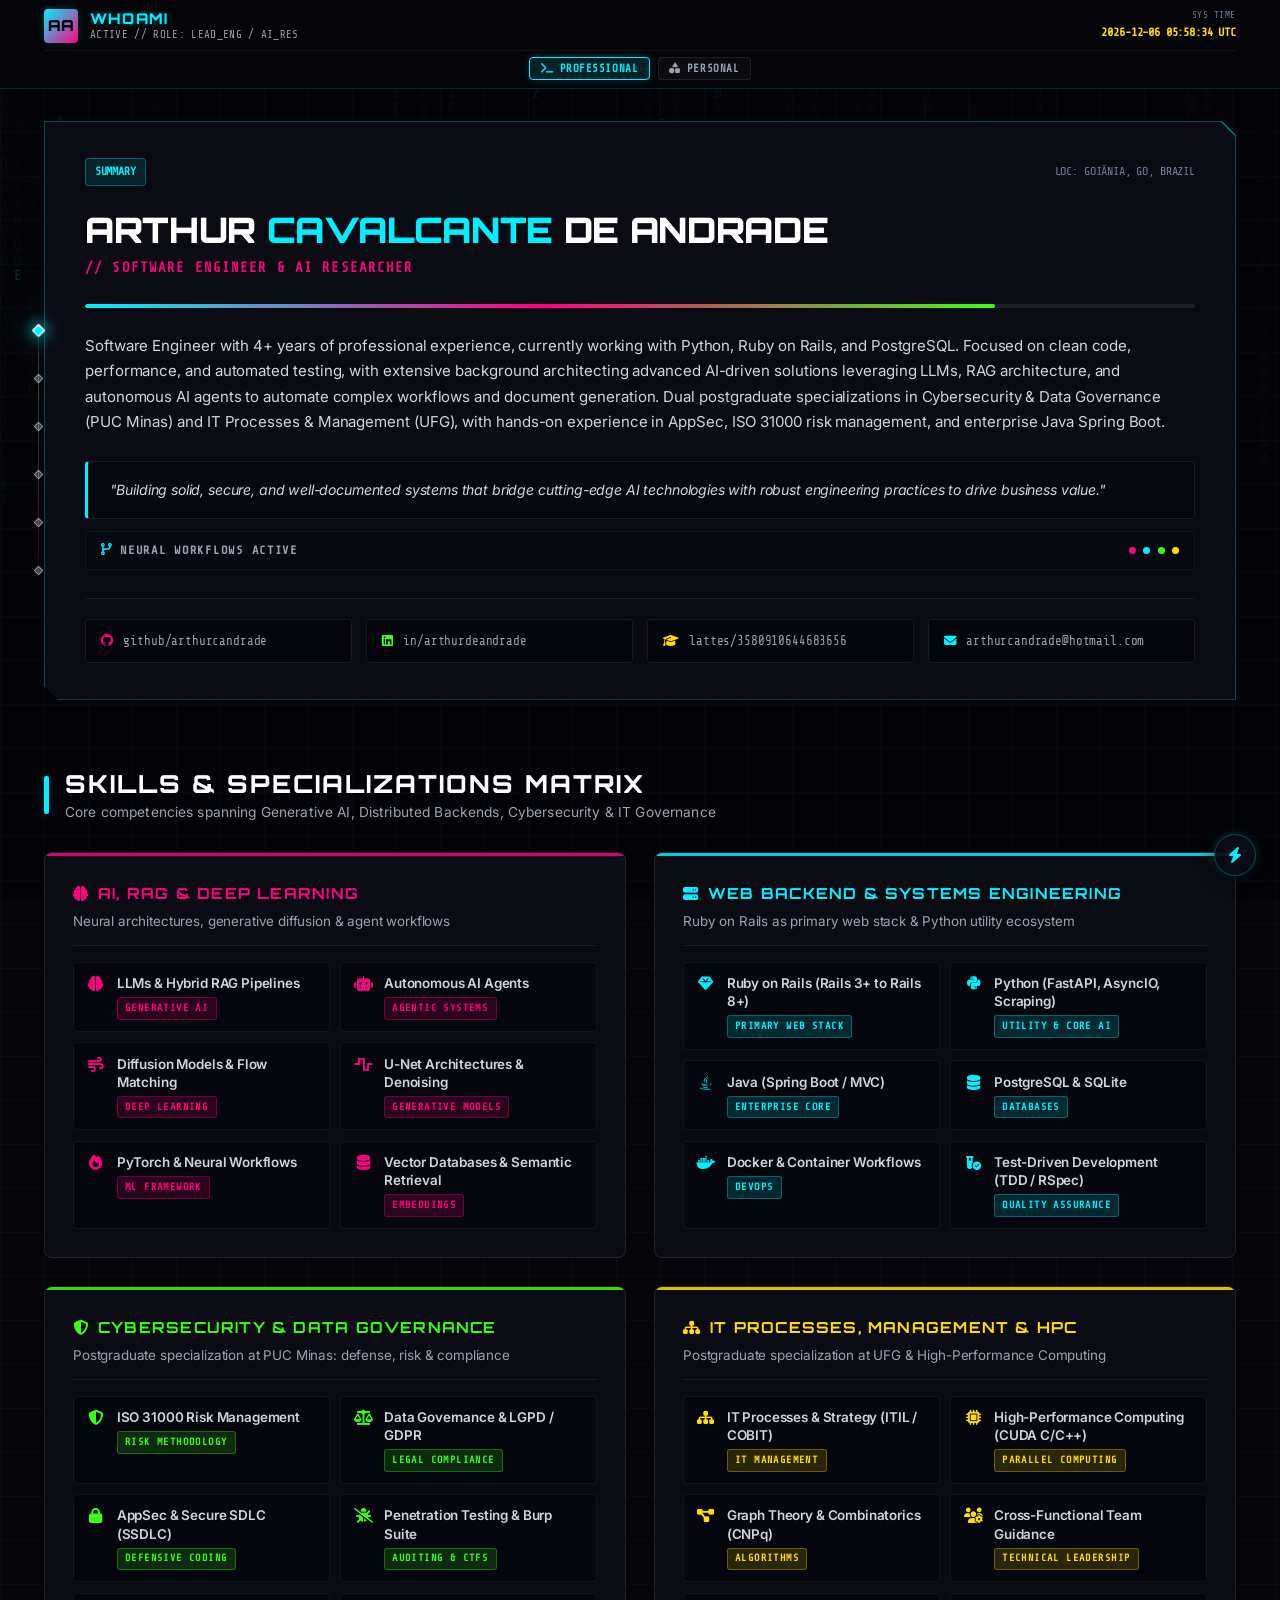
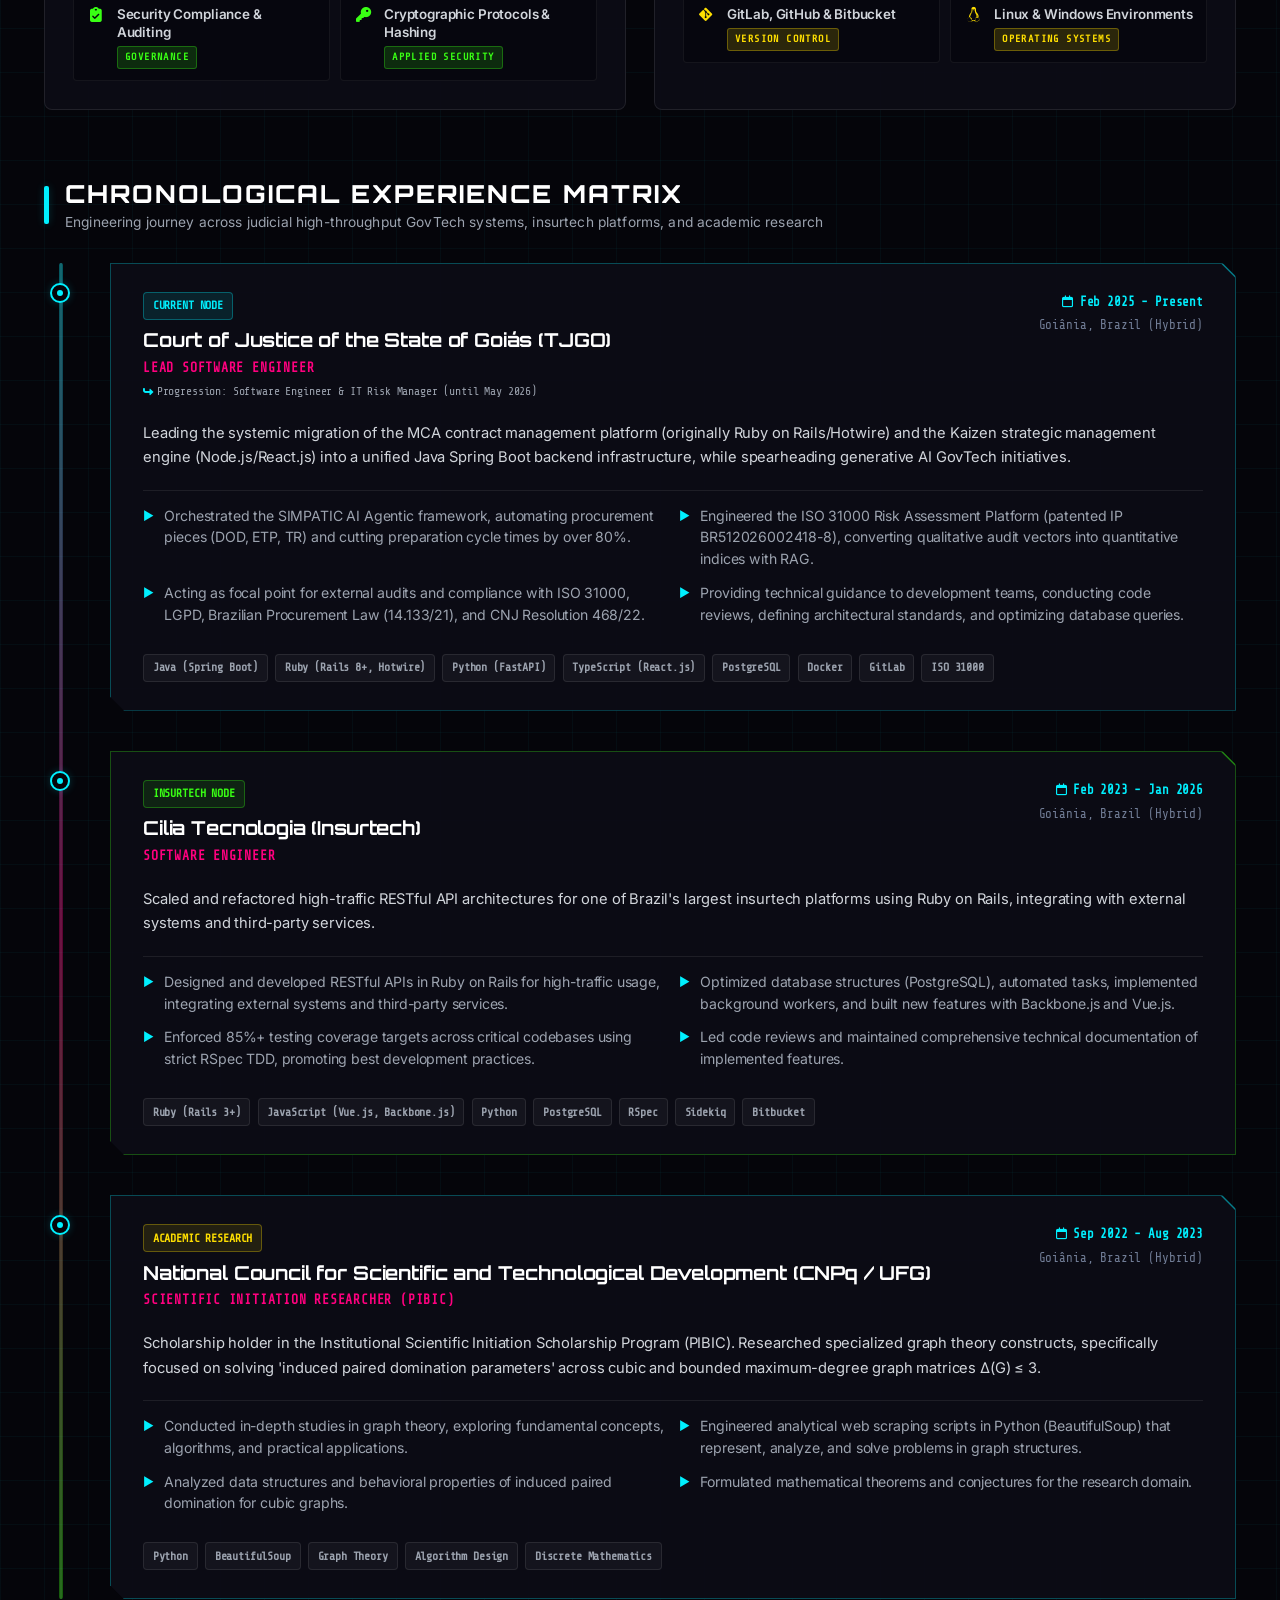
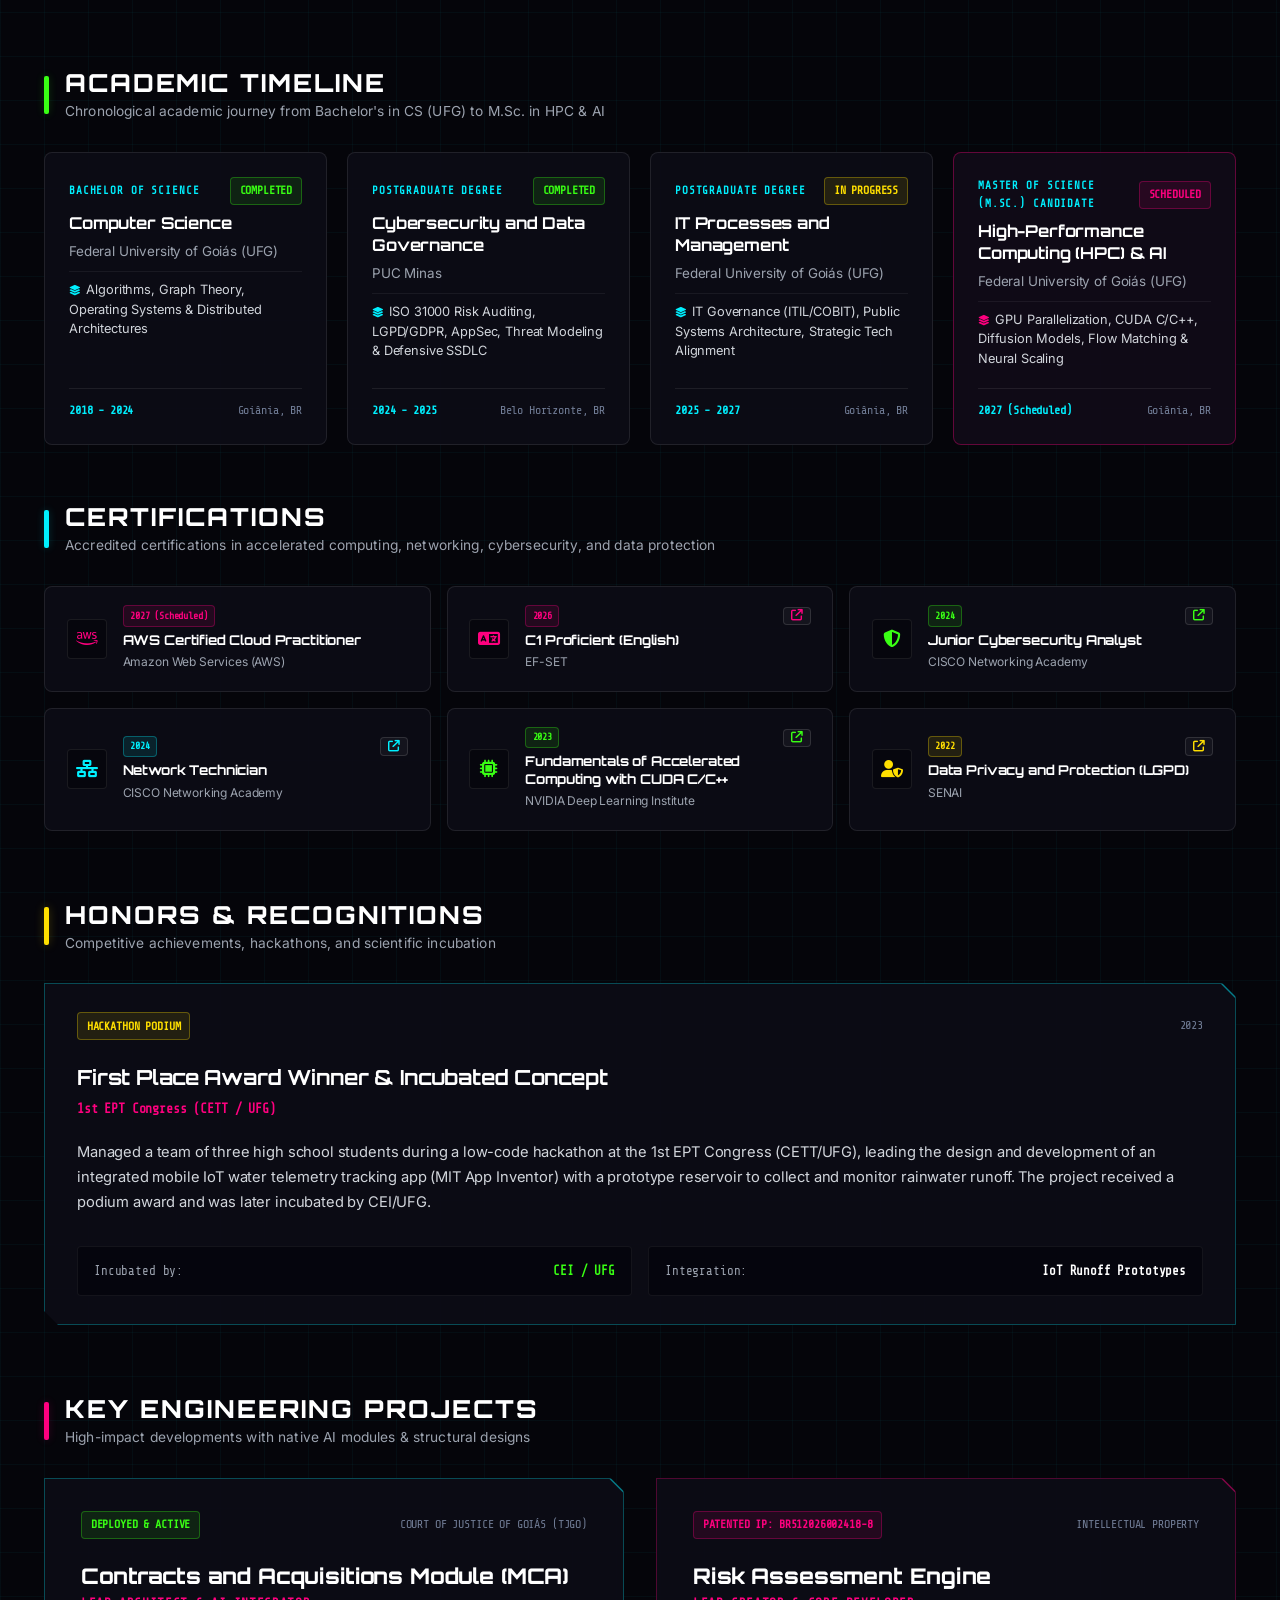
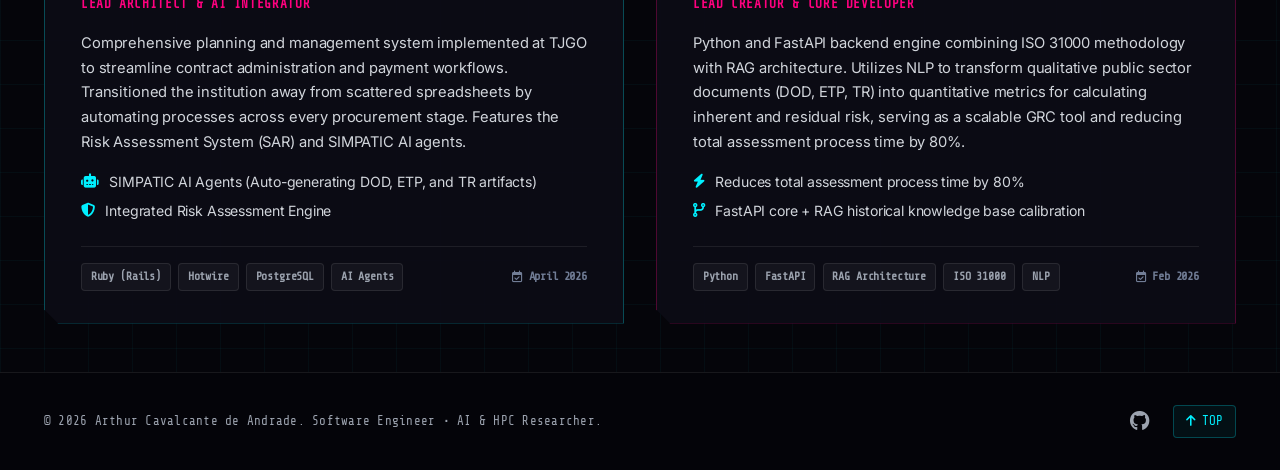
==== commit c62c4cb0: "feat: add modular UI components and styles for header, education, honors, and side guide" ====
--- a/index.html
+++ b/index.html
@@ -54,6 +54,7 @@
   <link rel="stylesheet" href="css/components/skills.css">
   <link rel="stylesheet" href="css/components/experience.css">
   <link rel="stylesheet" href="css/components/education.css">
+  <link rel="stylesheet" href="css/components/honors.css">
   <link rel="stylesheet" href="css/components/projects.css">
   <link rel="stylesheet" href="css/components/personal.css">
   <link rel="stylesheet" href="css/components/side-guide.css">
@@ -86,8 +87,11 @@
       <!-- Mount: Experience Motherboard Bus -->
       <div id="experience-mount"></div>
 
-      <!-- Mount: Education & Honors -->
+      <!-- Mount: Education & Certifications -->
       <div id="education-mount"></div>
+
+      <!-- Mount: Honors & Recognitions -->
+      <div id="honors-mount"></div>
 
       <!-- Mount: Key Engineering Projects -->
       <div id="projects-mount"></div>
@@ -105,7 +109,7 @@
   <div id="footer-mount"></div>
 
   <!-- Floating Quick FX Mode Toggle (Bottom-Right Corner) -->
-  <button id="btn-fx-toggle" class="floating-fx-btn fx-active" type="button" aria-label="Alternar Efeitos Matrix Rain" title="Matrix FX: HIGH (Clique para Modo ECO)">
+  <button id="btn-fx-toggle" class="floating-fx-btn fx-active" type="button" aria-label="Toggle Matrix FX Animation" title="Matrix FX: HIGH (Click for ECO Mode)">
     <i class="fa-solid fa-bolt"></i>
   </button>
 
--- a/css/components/header.css
+++ b/css/components/header.css
@@ -139,31 +139,23 @@
   font-size: 0.75rem;
 }
 
-/* Row 2: Sub-bar below name, aligned left */
+/* Row 2: Centered Sub-bar below name */
 .hud-nav-row {
   display: flex;
   align-items: center;
-  gap: 0.75rem;
+  justify-content: center;
   width: 100%;
   padding-top: 0.35rem;
   padding-bottom: 0.1rem;
   border-top: 1px solid rgba(255, 255, 255, 0.06);
-  overflow-x: auto;
-  white-space: nowrap;
-  scrollbar-width: none;
-  -webkit-overflow-scrolling: touch;
-  overscroll-behavior-x: contain;
-}
-
-.hud-nav-row::-webkit-scrollbar {
-  display: none;
 }
 
 /* Realm Switcher Tabs */
 .hud-realm-switcher {
   display: flex;
   align-items: center;
-  gap: 0.35rem;
+  justify-content: center;
+  gap: 0.5rem;
   flex-shrink: 0;
 }
 
@@ -172,7 +164,7 @@
   font-size: 0.68rem;
   font-weight: 700;
   letter-spacing: 0.05em;
-  padding: 0.25rem 0.6rem;
+  padding: 0.25rem 0.65rem;
   border-radius: var(--radius-sm);
   background: rgba(255, 255, 255, 0.03);
   border: 1px solid rgba(255, 255, 255, 0.09);
@@ -205,48 +197,6 @@
   box-shadow: 0 0 10px rgba(255, 0, 127, 0.2);
 }
 
-.hud-nav-divider {
-  color: rgba(255, 255, 255, 0.2);
-  font-family: var(--font-mono);
-  font-size: 0.72rem;
-  flex-shrink: 0;
-}
-
-/* Subnav Links */
-.hud-subnav-links {
-  display: none;
-  align-items: center;
-  gap: 0.3rem;
-  flex-shrink: 0;
-}
-
-.hud-subnav-links.active {
-  display: flex;
-}
-
-.hud-nav-link {
-  font-family: var(--font-mono);
-  font-size: 0.72rem;
-  font-weight: 600;
-  color: var(--text-dim);
-  text-decoration: none;
-  transition: all var(--transition-fast);
-  letter-spacing: 0.05em;
-  padding: 0.22rem 0.5rem;
-  border-radius: var(--radius-sm);
-  white-space: nowrap;
-}
-
-.hud-nav-link:hover {
-  color: var(--neon-cyan);
-  background: rgba(0, 240, 255, 0.08);
-}
-
-#subnav-pers .hud-nav-link:hover {
-  color: var(--neon-magenta);
-  background: rgba(255, 0, 127, 0.08);
-}
-
 /* =======================================================
    MOBILE BREAKPOINTS
    ======================================================= */
@@ -295,9 +245,4 @@
     font-size: 0.62rem;
     gap: 0.3rem;
   }
-
-  .hud-nav-link {
-    padding: 0.2rem 0.4rem;
-    font-size: 0.65rem;
-  }
-}
+}
--- a/css/components/education.css
+++ b/css/components/education.css
@@ -3,6 +3,7 @@
  * Clean typographic cards & high-performance grid layout
  */
 
+.education-wrap,
 .education-honors-wrap {
   display: flex;
   flex-direction: column;
@@ -210,70 +211,4 @@
   color: var(--text-dim);
 }
 
-/* Honors & Awards Card */
-.honors-card {
-  padding: 1.75rem 2rem;
-  display: flex;
-  flex-direction: column;
-  gap: 1.25rem;
-}
-
-@media (max-width: 640px) {
-  .honors-card {
-    padding: 1.35rem 1.25rem;
-  }
-}
-
-.honors-header-row {
-  display: flex;
-  justify-content: space-between;
-  align-items: center;
-}
-
-.honors-title {
-  font-family: var(--font-tech);
-  font-size: 1.3rem;
-  font-weight: 700;
-  color: #ffffff;
-}
-
-.honors-issuer {
-  font-family: var(--font-mono);
-  font-size: 0.82rem;
-  font-weight: 700;
-  color: var(--neon-magenta);
-  margin-top: 0.25rem;
-}
-
-.honors-desc {
-  font-family: var(--font-sans);
-  font-size: 0.92rem;
-  color: var(--text-secondary);
-  line-height: 1.68;
-}
-
-.honors-stats-grid {
-  display: grid;
-  grid-template-columns: 1fr;
-  gap: 1rem;
-  padding-top: 0.75rem;
-}
-
-@media (min-width: 640px) {
-  .honors-stats-grid {
-    grid-template-columns: repeat(2, 1fr);
-  }
-}
-
-.honors-stat-box {
-  padding: 0.85rem 1rem;
-  background: rgba(4, 4, 10, 0.7);
-  border: 1px solid rgba(255, 255, 255, 0.06);
-  border-radius: var(--radius-sm);
-  display: flex;
-  justify-content: space-between;
-  align-items: center;
-  font-family: var(--font-mono);
-  font-size: 0.78rem;
-  color: var(--text-dim);
-}
+
--- a/css/components/honors.css
+++ b/css/components/honors.css
@@ -0,0 +1,72 @@
+/**
+ * Honors & Recognitions Component CSS
+ * Restored exact original card structure & styling matching the rest of the site
+ */
+
+/* Honors & Awards Card */
+.honors-card {
+  padding: 1.75rem 2rem;
+  display: flex;
+  flex-direction: column;
+  gap: 1.25rem;
+}
+
+@media (max-width: 640px) {
+  .honors-card {
+    padding: 1.35rem 1.25rem;
+  }
+}
+
+.honors-header-row {
+  display: flex;
+  justify-content: space-between;
+  align-items: center;
+}
+
+.honors-title {
+  font-family: var(--font-tech);
+  font-size: 1.3rem;
+  font-weight: 700;
+  color: #ffffff;
+}
+
+.honors-issuer {
+  font-family: var(--font-mono);
+  font-size: 0.82rem;
+  font-weight: 700;
+  color: var(--neon-magenta);
+  margin-top: 0.25rem;
+}
+
+.honors-desc {
+  font-family: var(--font-sans);
+  font-size: 0.92rem;
+  color: var(--text-secondary);
+  line-height: 1.68;
+}
+
+.honors-stats-grid {
+  display: grid;
+  grid-template-columns: 1fr;
+  gap: 1rem;
+  padding-top: 0.75rem;
+}
+
+@media (min-width: 640px) {
+  .honors-stats-grid {
+    grid-template-columns: repeat(2, 1fr);
+  }
+}
+
+.honors-stat-box {
+  padding: 0.85rem 1rem;
+  background: rgba(4, 4, 10, 0.7);
+  border: 1px solid rgba(255, 255, 255, 0.06);
+  border-radius: var(--radius-sm);
+  display: flex;
+  justify-content: space-between;
+  align-items: center;
+  font-family: var(--font-mono);
+  font-size: 0.78rem;
+  color: var(--text-dim);
+}
--- a/css/components/side-guide.css
+++ b/css/components/side-guide.css
@@ -138,6 +138,87 @@
 }
 
 /* =======================================================
+   SUBSECTION LABELS (DESKTOP HUD QUICK NAVIGATOR)
+   ======================================================= */
+.hud-side-label {
+  position: absolute;
+  left: 28px;
+  display: inline-flex;
+  align-items: center;
+  gap: 0.35rem;
+  padding: 0.22rem 0.55rem;
+  border-radius: var(--radius-sm);
+  background: rgba(7, 8, 15, 0.92);
+  border: 1px solid rgba(255, 255, 255, 0.1);
+  box-shadow: 0 4px 14px rgba(0, 0, 0, 0.7);
+  font-family: var(--font-mono);
+  font-size: 0.66rem;
+  letter-spacing: 0.06em;
+  white-space: nowrap;
+  pointer-events: none;
+  opacity: 0;
+  transform: translateX(-6px);
+  transition: opacity var(--transition-fast), transform var(--transition-fast), border-color var(--transition-fast), box-shadow var(--transition-fast);
+  z-index: 10;
+}
+
+.hud-side-num {
+  font-weight: 700;
+  color: var(--neon-cyan);
+  font-size: 0.62rem;
+}
+
+.hud-side-text {
+  color: var(--text-dim);
+  font-weight: 600;
+  transition: color var(--transition-fast);
+}
+
+/* Hover on node smoothly reveals subsection label */
+.hud-side-node:hover .hud-side-label {
+  opacity: 1;
+  transform: translateX(0);
+  border-color: rgba(0, 240, 255, 0.35);
+  box-shadow: 0 4px 16px rgba(0, 0, 0, 0.7), 0 0 10px rgba(0, 240, 255, 0.2);
+}
+
+.hud-side-node:hover .hud-side-text {
+  color: #ffffff;
+}
+
+/* Persistent active label on spacious screens */
+@media (min-width: 1350px) {
+  .hud-side-node.active .hud-side-label {
+    opacity: 1;
+    transform: translateX(0);
+    border-color: rgba(0, 240, 255, 0.5);
+    background: rgba(10, 12, 22, 0.95);
+    box-shadow: 0 4px 16px rgba(0, 0, 0, 0.7), 0 0 12px rgba(0, 240, 255, 0.25);
+  }
+
+  .hud-side-node.active .hud-side-text {
+    color: #ffffff;
+  }
+}
+
+/* Personal Realm Variants */
+.hud-side-guide.personal-theme .hud-side-num {
+  color: var(--neon-magenta);
+}
+
+.hud-side-guide.personal-theme .hud-side-node:hover .hud-side-label {
+  border-color: rgba(255, 0, 127, 0.35);
+  box-shadow: 0 4px 16px rgba(0, 0, 0, 0.7), 0 0 10px rgba(255, 0, 127, 0.2);
+}
+
+@media (min-width: 1350px) {
+  .hud-side-guide.personal-theme .hud-side-node.active .hud-side-label {
+    border-color: rgba(255, 0, 127, 0.5);
+    box-shadow: 0 4px 16px rgba(0, 0, 0, 0.7), 0 0 12px rgba(255, 0, 127, 0.25);
+  }
+}
+
+/* =======================================================
    RESPONSIVE BREAKPOINTS
    ======================================================= */
 @media (max-width: 900px) {
@@ -150,26 +231,9 @@
   }
 }
 
-@media (max-width: 640px) {
+/* Requirement 3: Remove the side guide completely on mobile screens */
+@media (max-width: 768px) {
   .hud-side-guide {
-    left: 0.3rem;
-  }
-
-  .hud-side-guide-rail {
-    gap: 1.15rem;
-  }
-
-  .hud-side-marker {
-    width: 28px;
-    height: 28px;
-  }
-
-  .hud-side-guide-rail::before {
-    left: 13.5px;
-  }
-
-  .hud-side-marker-dot {
-    width: 6.5px;
-    height: 6.5px;
-  }
-}
+    display: none !important;
+  }
+}
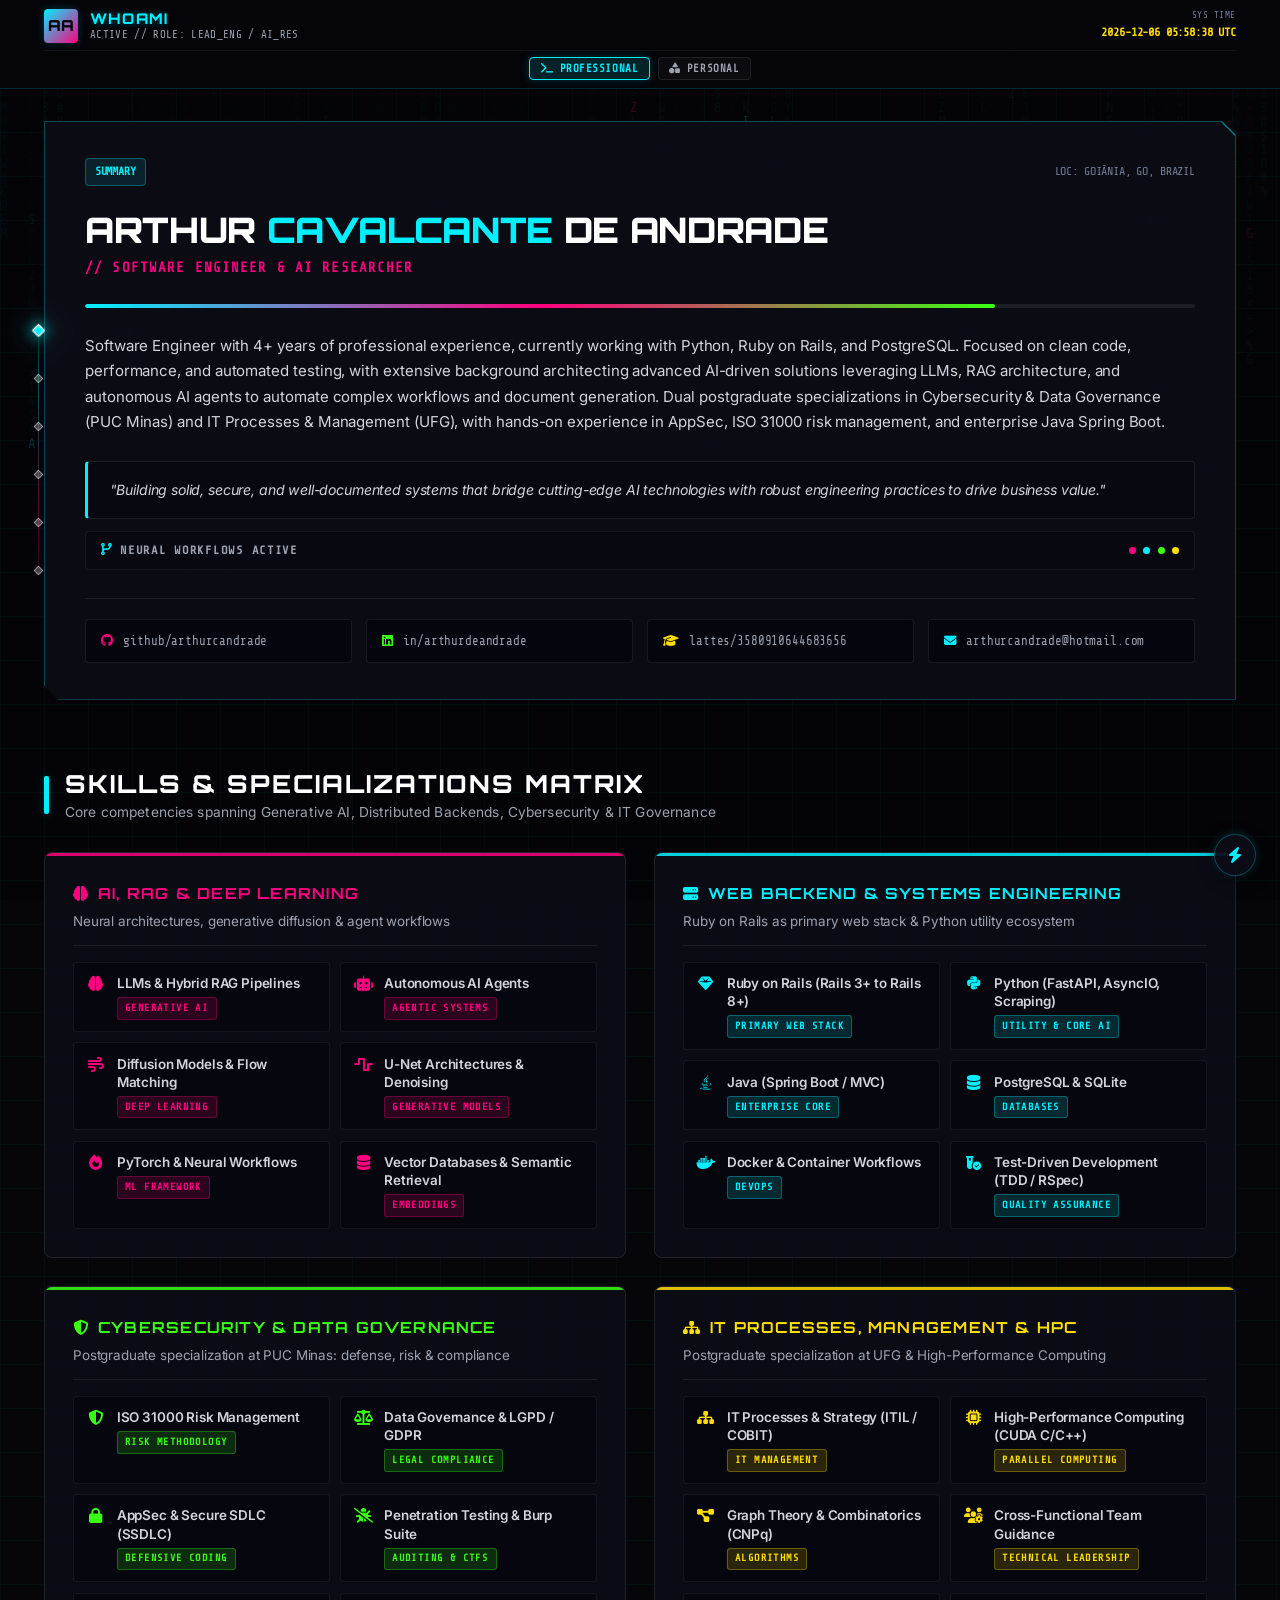
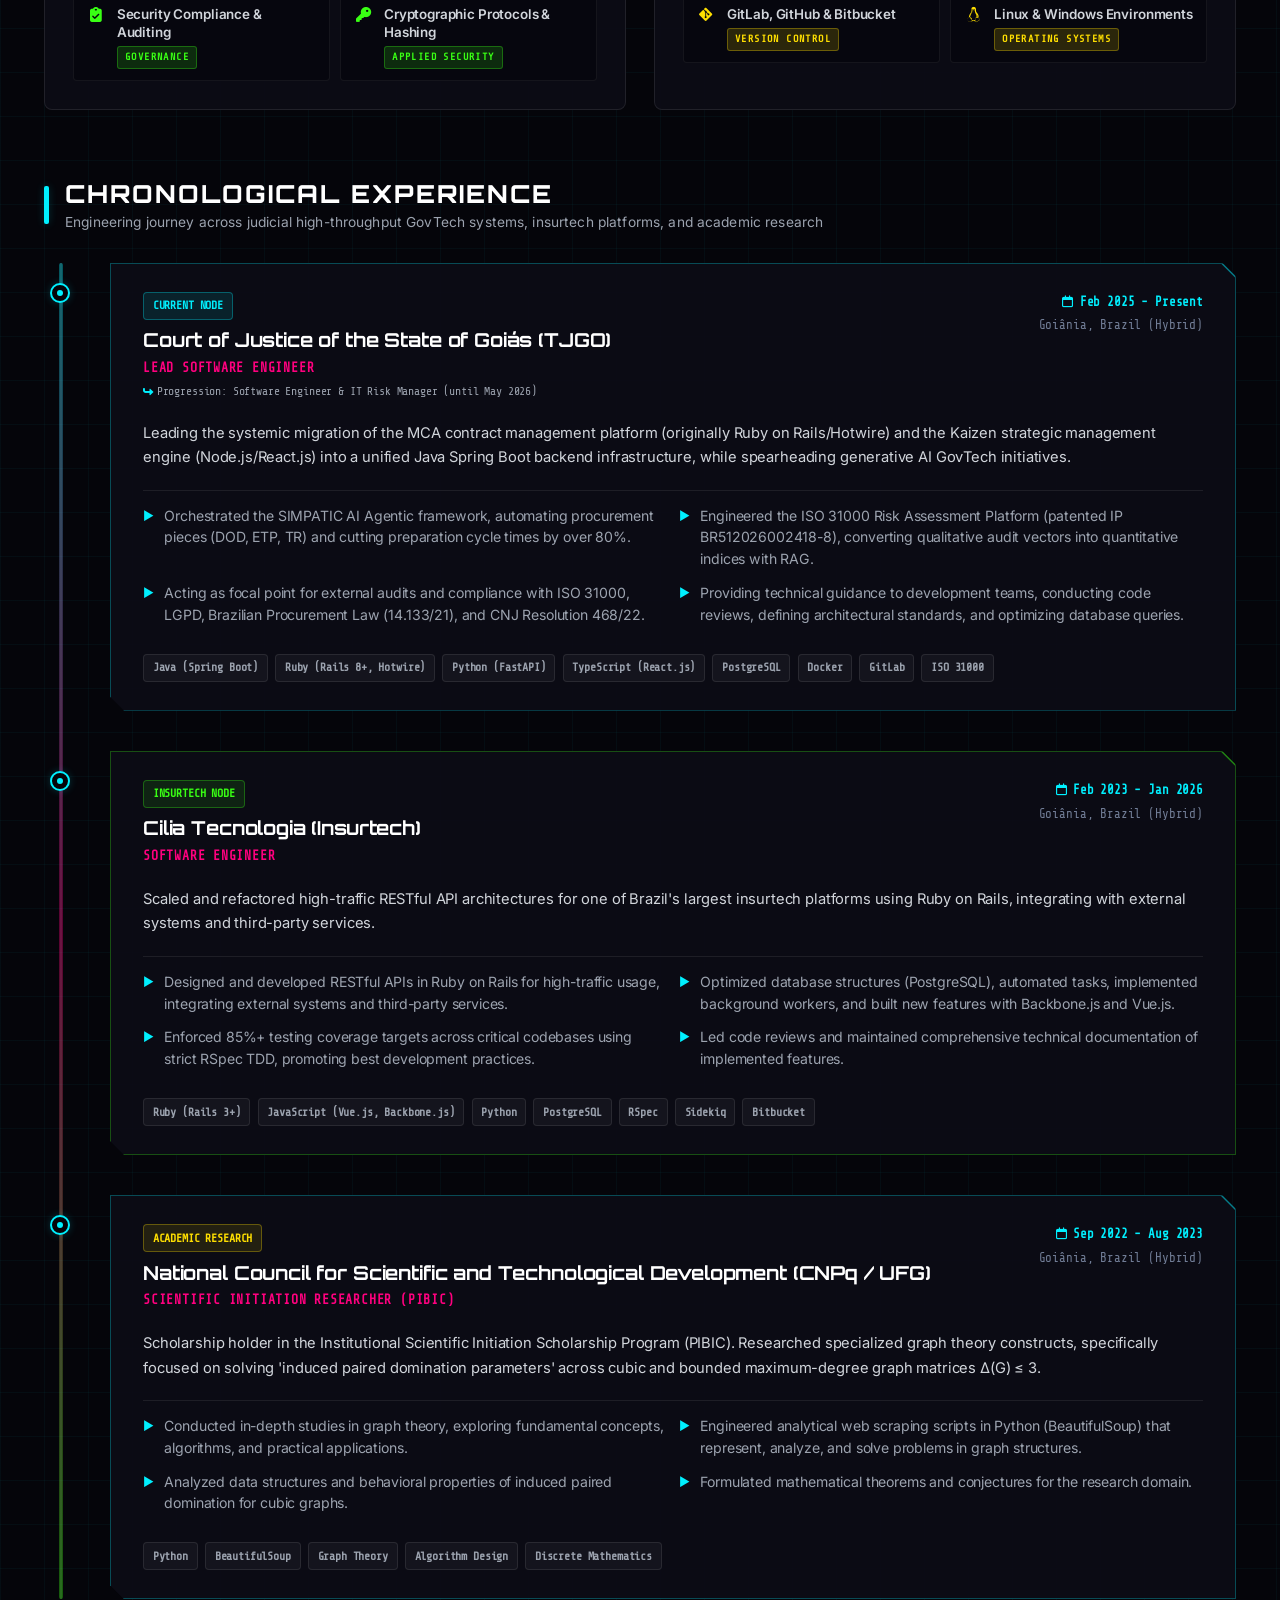
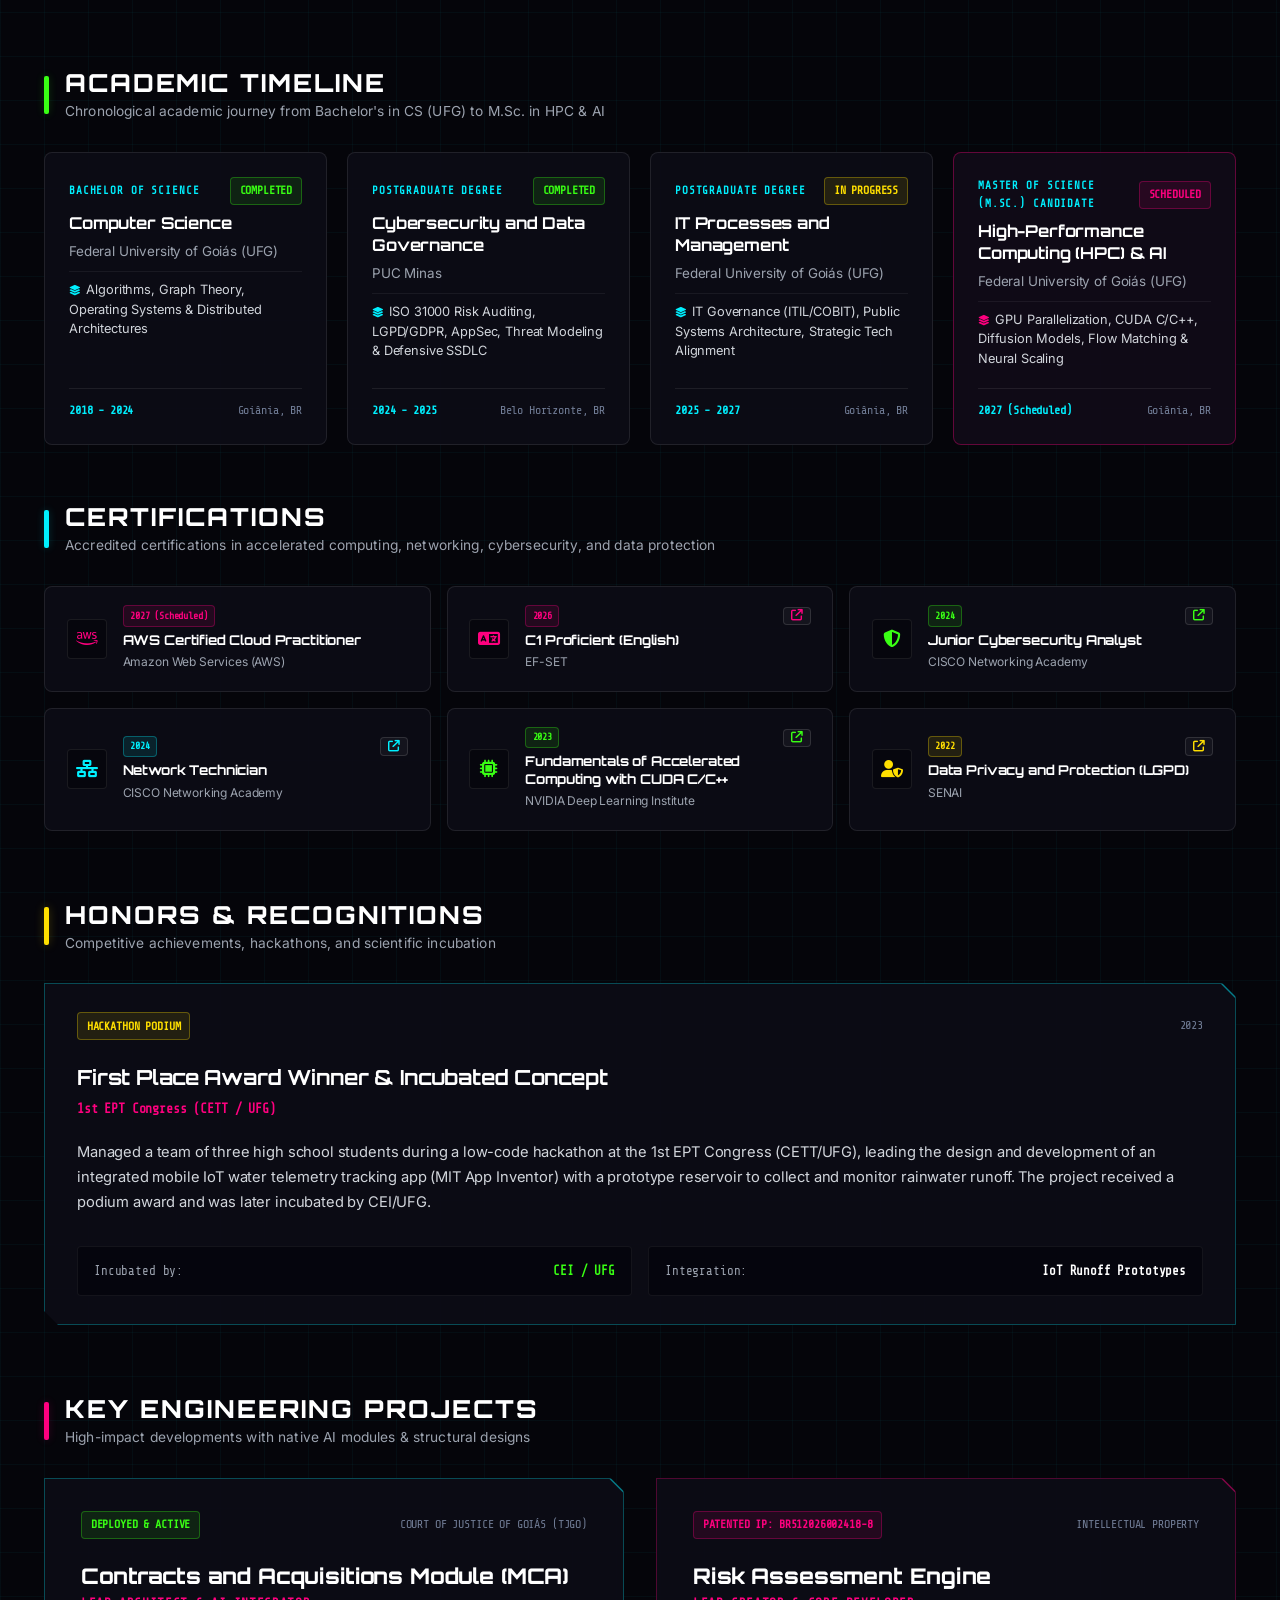
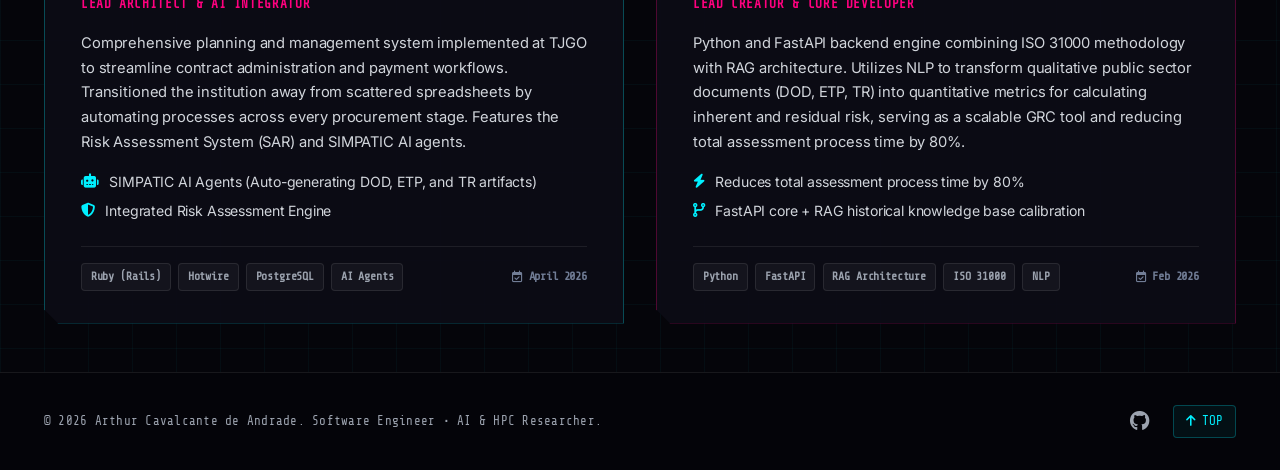
==== commit 24c4a8e0: "feat: add Personal Hub component with audio habits tracking, setup telemetry, and portfolio data" ====
--- a/index.html
+++ b/index.html
@@ -12,8 +12,8 @@
   </script>
 
   <!-- Primary Meta Tags -->
-  <title>Arthur Cavalcante de Andrade | Software Engineer & AI Researcher</title>
-  <meta name="title" content="Arthur Cavalcante de Andrade | Software Engineer & AI Researcher">
+  <title>WHOAMI</title>
+  <meta name="title" content="WHOAMI">
   <meta name="description"
     content="Software Engineer & AI Researcher specializing in Distributed Systems, Generative AI (LLMs, RAG, Diffusion Models, Flow Matching), and High-Performance Computing (HPC).">
   <meta name="keywords"
@@ -21,16 +21,20 @@
   <meta name="author" content="Arthur Cavalcante de Andrade">
   <meta name="robots" content="index, follow">
 
+  <!-- Favicon -->
+  <link rel="icon" type="image/svg+xml" href="favicon.svg">
+  <link rel="alternate icon" href="favicon.svg">
+
   <!-- Open Graph / Facebook / LinkedIn -->
   <meta property="og:type" content="website">
   <meta property="og:url" content="https://arthurcandrade.github.io/">
-  <meta property="og:title" content="Arthur Cavalcante de Andrade | Software Engineer & AI Researcher">
+  <meta property="og:title" content="Arthur Cavalcante de Andrade">
   <meta property="og:description"
     content="Software Engineer & AI Researcher specializing in Distributed Systems, Generative AI (LLMs, RAG, Diffusion Models, Flow Matching), and High-Performance Computing (HPC).">
 
   <!-- Twitter -->
   <meta property="twitter:card" content="summary_large_image">
-  <meta property="twitter:title" content="Arthur Cavalcante de Andrade | Software Engineer & AI Researcher">
+  <meta property="twitter:title" content="Arthur Cavalcante de Andrade">
   <meta property="twitter:description"
     content="Software Engineer & AI Researcher specializing in Distributed Systems, Generative AI (LLMs, RAG, Diffusion Models, Flow Matching), and High-Performance Computing (HPC).">
 
@@ -109,7 +113,8 @@
   <div id="footer-mount"></div>
 
   <!-- Floating Quick FX Mode Toggle (Bottom-Right Corner) -->
-  <button id="btn-fx-toggle" class="floating-fx-btn fx-active" type="button" aria-label="Toggle Matrix FX Animation" title="Matrix FX: HIGH (Click for ECO Mode)">
+  <button id="btn-fx-toggle" class="floating-fx-btn fx-active" type="button" aria-label="Toggle Matrix FX Animation"
+    title="Matrix FX: HIGH (Click for ECO Mode)">
     <i class="fa-solid fa-bolt"></i>
   </button>
 
@@ -118,4 +123,4 @@
 
 </body>
 
-</html>+</html>
--- a/css/components/personal.css
+++ b/css/components/personal.css
@@ -224,3 +224,260 @@
   color: #05050a;
   box-shadow: 0 0 15px rgba(29, 185, 84, 0.4);
 }
+
+/* =======================================================
+   FAVORITE ARTISTS CLEAN IMAGE-FORWARD CAROUSEL
+   ======================================================= */
+.artists-clean-section {
+  display: flex;
+  flex-direction: column;
+  gap: 0.85rem;
+  margin: 1.25rem 0 1rem 0;
+  position: relative;
+}
+
+.artists-clean-header {
+  display: flex;
+  align-items: center;
+  justify-content: space-between;
+  flex-wrap: wrap;
+  gap: 0.75rem;
+  padding-bottom: 0.65rem;
+  border-bottom: 1px solid rgba(255, 255, 255, 0.06);
+}
+
+.artists-clean-title {
+  font-family: var(--font-tech);
+  font-size: 1.05rem;
+  font-weight: 800;
+  letter-spacing: 0.06em;
+  color: #ffffff;
+  display: flex;
+  align-items: center;
+  gap: 0.5rem;
+}
+
+.artists-clean-toolbar {
+  display: flex;
+  align-items: center;
+  gap: 0.65rem;
+}
+
+
+.artists-nav-group {
+  display: inline-flex;
+  align-items: center;
+  gap: 0.25rem;
+}
+
+.ah-nav-icon-btn {
+  width: 28px;
+  height: 28px;
+  border-radius: var(--radius-sm);
+  background: rgba(255, 255, 255, 0.03);
+  border: 1px solid rgba(255, 255, 255, 0.08);
+  color: var(--text-secondary);
+  display: inline-flex;
+  align-items: center;
+  justify-content: center;
+  cursor: pointer;
+  font-size: 0.68rem;
+  transition: all var(--transition-fast);
+}
+
+.ah-nav-icon-btn:hover {
+  background: rgba(29, 185, 84, 0.2);
+  border-color: #1ed760;
+  color: #ffffff;
+}
+
+.ah-nav-icon-btn.play-pause.paused {
+  color: var(--neon-yellow);
+  border-color: rgba(255, 223, 0, 0.4);
+}
+
+.artists-clean-viewport {
+  position: relative;
+  width: 100%;
+  overflow: hidden;
+  padding: 0.5rem 0;
+  -webkit-mask-image: linear-gradient(90deg, transparent, #000 3%, #000 97%, transparent);
+  mask-image: linear-gradient(90deg, transparent, #000 3%, #000 97%, transparent);
+}
+
+.artists-clean-track {
+  display: flex;
+  gap: 0.75rem; /* 12px - reduced padding between cards */
+  will-change: transform;
+}
+
+/* Image-prominent clean artist cards */
+.artist-card-clean {
+  flex: 0 0 175px;
+  max-width: 175px;
+  display: flex;
+  flex-direction: column;
+  align-items: center;
+  text-align: center;
+  gap: 0.6rem;
+  text-decoration: none;
+  cursor: pointer;
+  transition: transform var(--transition-fast);
+}
+
+.artist-card-clean:hover {
+  transform: translateY(-4px);
+}
+
+/* Avatar container with room for unclipped rank and spotify badges */
+.artist-avatar-container {
+  width: 150px;
+  height: 150px;
+  position: relative;
+  flex-shrink: 0;
+  margin: 0 auto;
+}
+
+/* 4px bold neon green circular frame */
+.artist-image-circle {
+  width: 100%;
+  height: 100%;
+  border-radius: 50%;
+  overflow: hidden;
+  position: relative;
+  border: 4px solid #1ed760;
+  box-shadow: 0 4px 18px rgba(0, 0, 0, 0.8), 0 0 16px rgba(29, 185, 84, 0.35);
+  background: #05050a;
+  transition: border-color var(--transition-fast), box-shadow var(--transition-fast);
+}
+
+.artist-card-clean:hover .artist-image-circle {
+  border-color: #39ff14;
+  box-shadow: 0 6px 24px rgba(0, 0, 0, 0.9), 0 0 28px rgba(57, 255, 20, 0.7);
+}
+
+.artist-clean-img {
+  width: 100%;
+  height: 100%;
+  object-fit: cover;
+  border-radius: 50%;
+  display: block;
+  transition: transform 0.35s ease;
+}
+
+.artist-card-clean:hover .artist-clean-img {
+  transform: scale(1.08);
+}
+
+/* Prominent Ranking Position Badge */
+.artist-rank-pill {
+  position: absolute;
+  top: -3px;
+  left: -2px;
+  z-index: 6;
+  background: #05050a;
+  border: 2px solid #1ed760;
+  color: #1ed760;
+  font-family: var(--font-tech);
+  font-size: 0.72rem;
+  font-weight: 900;
+  padding: 0.15rem 0.55rem;
+  border-radius: 12px;
+  box-shadow: 0 4px 12px rgba(0, 0, 0, 0.85), 0 0 10px rgba(29, 185, 84, 0.4);
+  letter-spacing: 0.04em;
+  pointer-events: none;
+}
+
+/* Standalone, unclipped Spotify badge in bottom-right corner */
+.artist-spotify-badge {
+  position: absolute;
+  bottom: 0px;
+  right: 0px;
+  z-index: 6;
+  width: 32px;
+  height: 32px;
+  border-radius: 50%;
+  background: #05050a;
+  color: #1ed760;
+  border: 2px solid #1ed760;
+  display: flex;
+  align-items: center;
+  justify-content: center;
+  font-size: 0.95rem;
+  box-shadow: 0 4px 12px rgba(0, 0, 0, 0.85);
+  transition: all 0.25s ease;
+}
+
+.artist-card-clean:hover .artist-spotify-badge {
+  background: #1ed760;
+  color: #05050a;
+  transform: scale(1.12);
+  box-shadow: 0 0 14px #1ed760;
+}
+
+.artist-clean-info {
+  display: flex;
+  flex-direction: column;
+  align-items: center;
+  gap: 0.2rem;
+  width: 100%;
+  min-width: 0;
+}
+
+.artist-clean-name {
+  font-family: var(--font-tech);
+  font-size: 0.98rem;
+  font-weight: 700;
+  color: #ffffff;
+  white-space: nowrap;
+  overflow: hidden;
+  text-overflow: ellipsis;
+  max-width: 100%;
+  line-height: 1.3;
+  transition: color var(--transition-fast);
+}
+
+.artist-card-clean:hover .artist-clean-name {
+  color: #1ed760;
+}
+
+.artist-clean-genre {
+  font-family: var(--font-mono);
+  font-size: 0.68rem;
+  color: #1ed760;
+  opacity: 0.85;
+  text-transform: lowercase;
+  letter-spacing: 0.04em;
+  max-width: 90%;
+  white-space: nowrap;
+  overflow: hidden;
+  text-overflow: ellipsis;
+}
+
+@media (max-width: 640px) {
+  .artist-card-clean {
+    flex: 0 0 145px;
+    max-width: 145px;
+  }
+
+  .artist-avatar-container {
+    width: 125px;
+    height: 125px;
+  }
+
+  .artist-rank-pill {
+    font-size: 0.65rem;
+    padding: 0.1rem 0.45rem;
+  }
+
+  .artist-spotify-badge {
+    width: 26px;
+    height: 26px;
+    font-size: 0.8rem;
+  }
+
+  .artist-clean-name {
+    font-size: 0.88rem;
+  }
+}
+
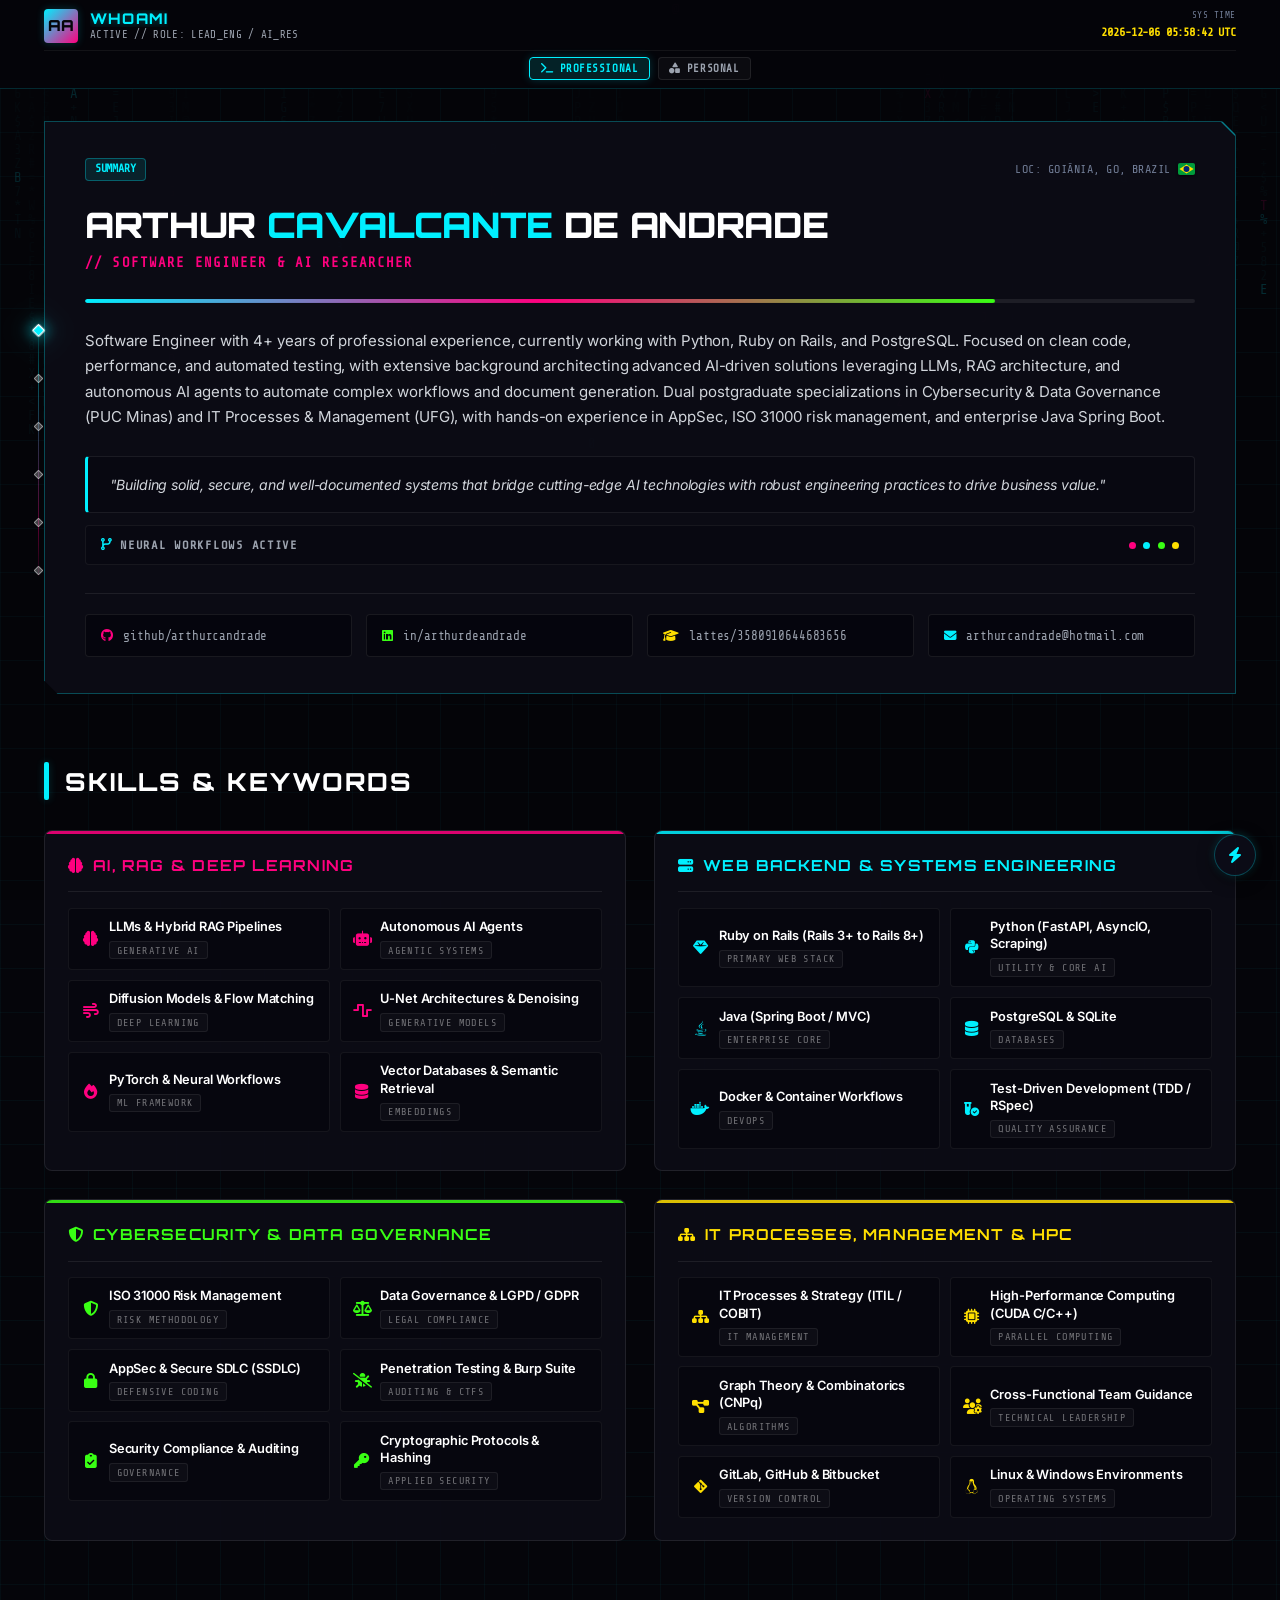
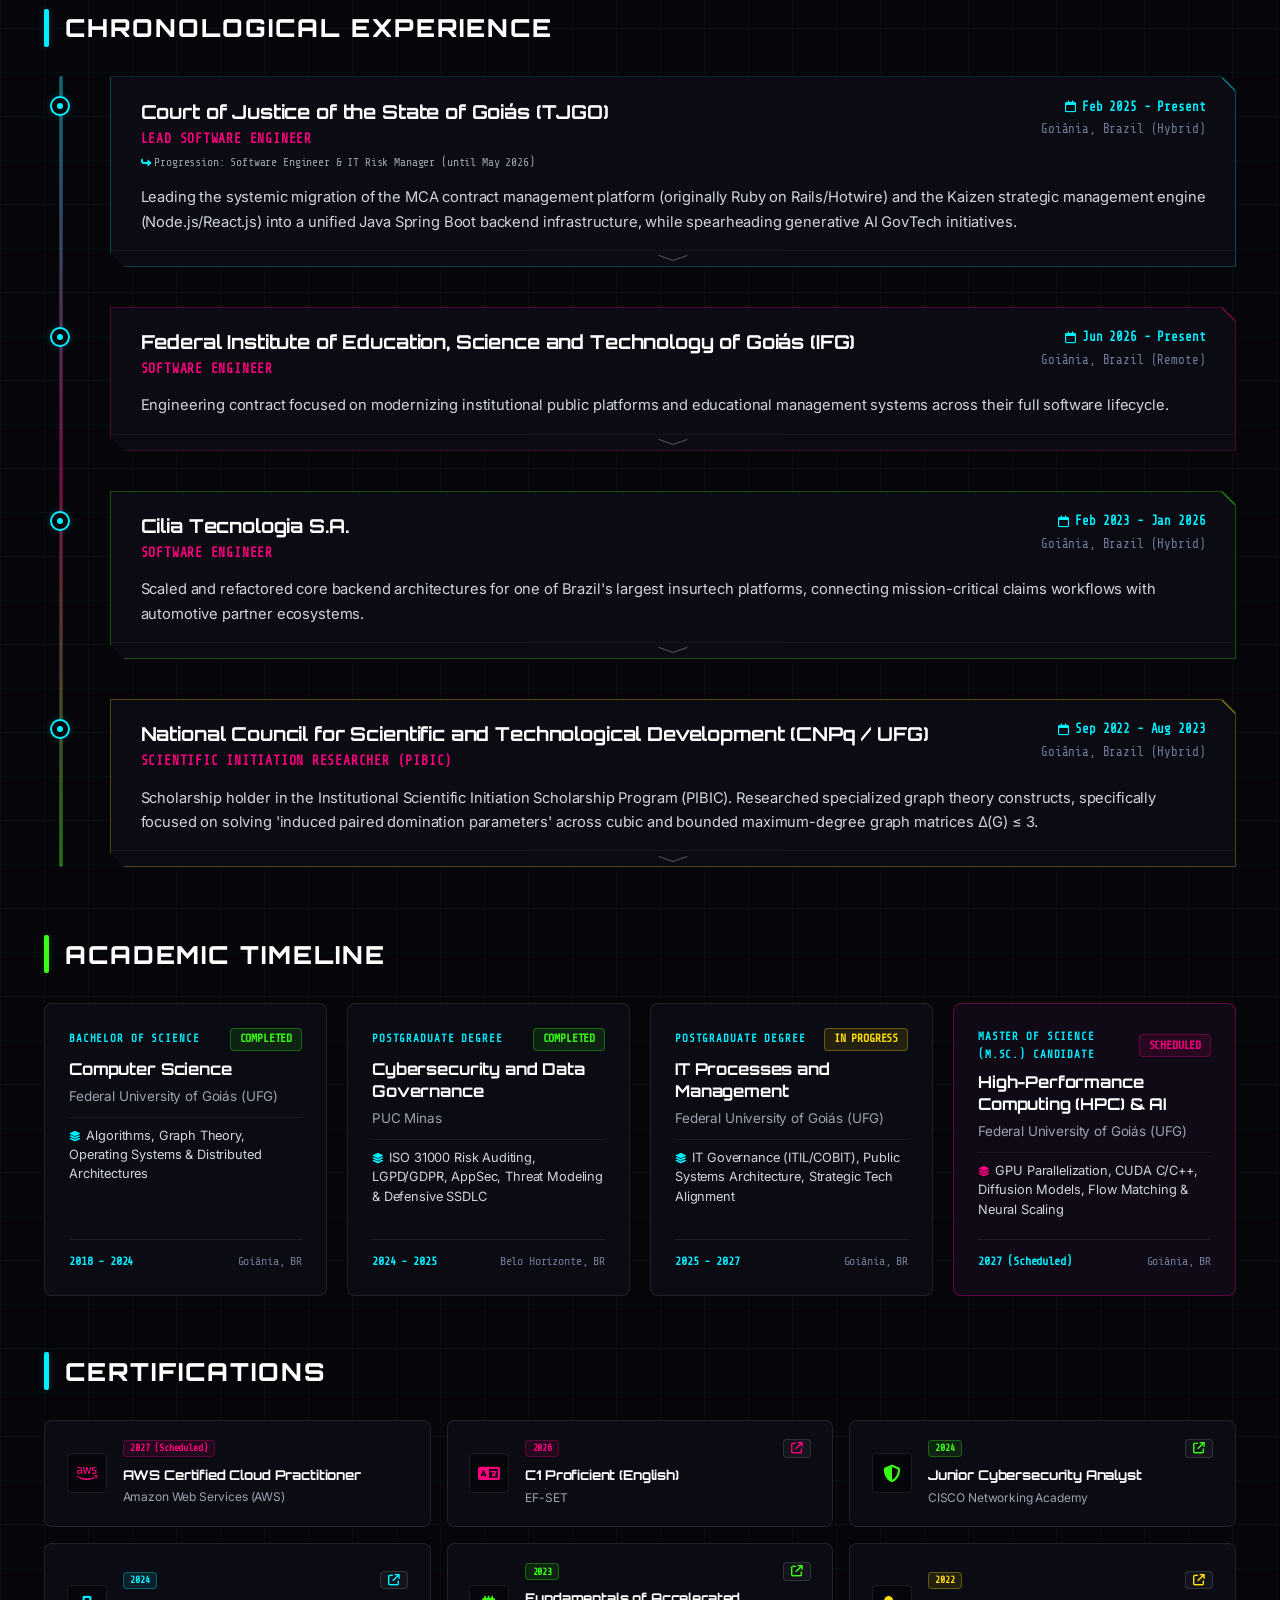
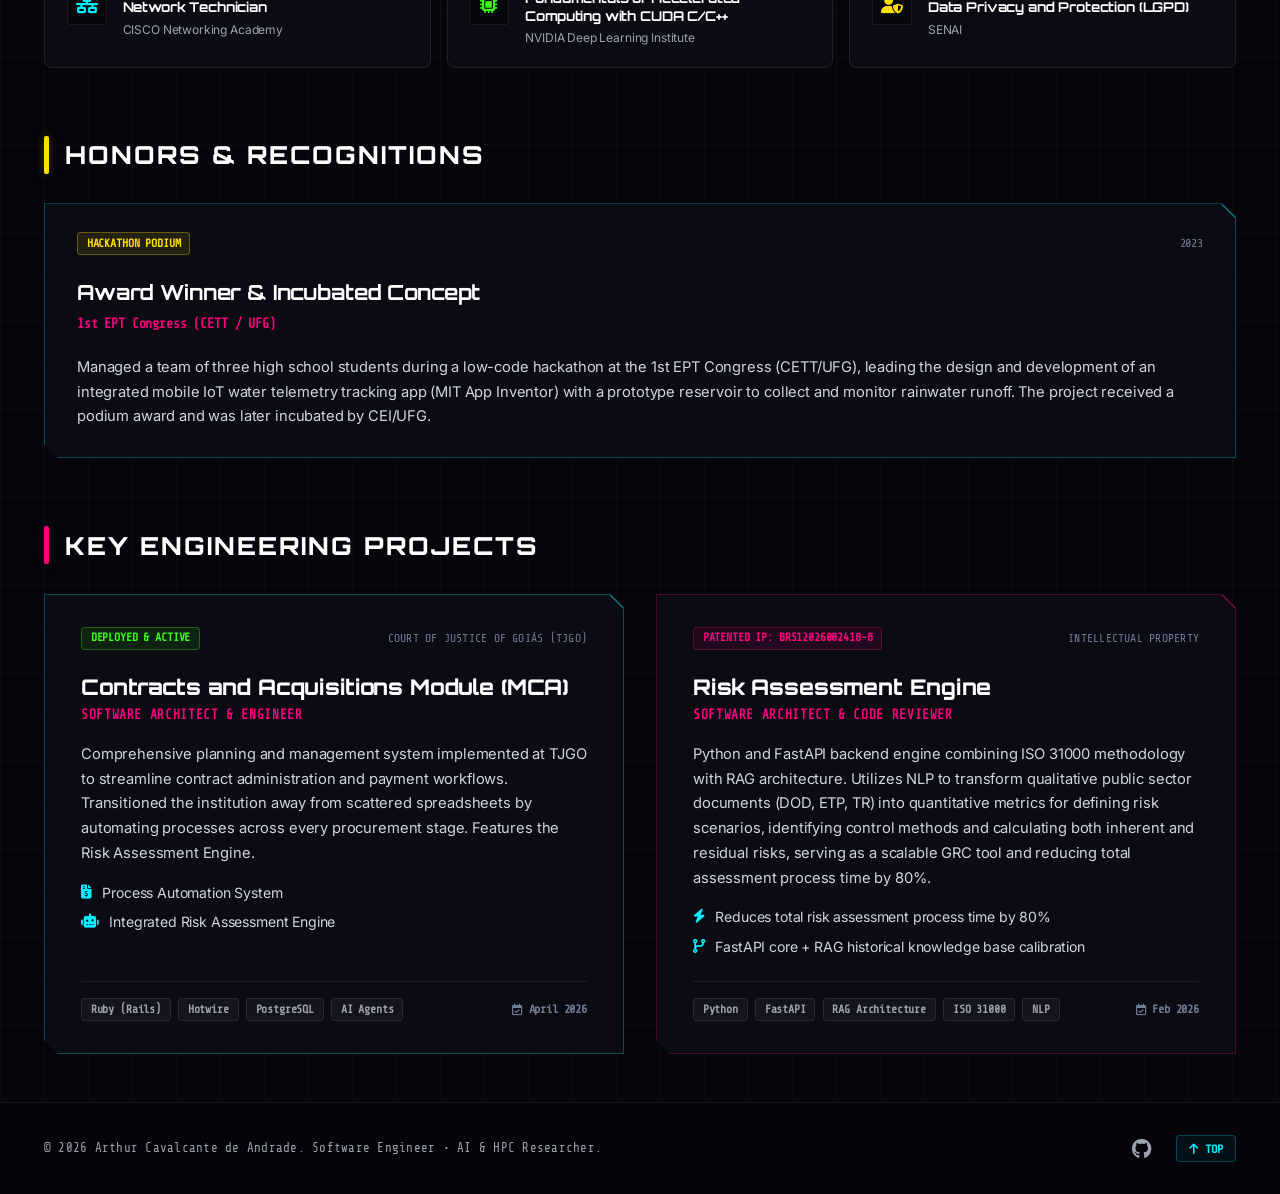
==== commit fef659f1: "feat: update portfolio title and add comprehensive profile data store" ====
--- a/index.html
+++ b/index.html
@@ -12,8 +12,8 @@
   </script>
 
   <!-- Primary Meta Tags -->
-  <title>WHOAMI</title>
-  <meta name="title" content="WHOAMI">
+  <title>Arthur Andrade | About Me</title>
+  <meta name="title" content="Arthur Andrade | About Me">
   <meta name="description"
     content="Software Engineer & AI Researcher specializing in Distributed Systems, Generative AI (LLMs, RAG, Diffusion Models, Flow Matching), and High-Performance Computing (HPC).">
   <meta name="keywords"
--- a/css/base.css
+++ b/css/base.css
@@ -253,6 +253,22 @@
   background: var(--neon-green);
 }
 
+/* Cyber Card Yellow Variant */
+.cyber-card.yellow-variant {
+  border-color: var(--border-yellow);
+}
+.cyber-card.yellow-variant::before {
+  background: rgba(255, 223, 0, 0.5);
+}
+.cyber-card.yellow-variant:hover {
+  border-color: rgba(255, 223, 0, 0.75);
+  box-shadow: 0 4px 20px rgba(255, 223, 0, 0.15);
+}
+.cyber-card.yellow-variant:hover::before {
+  background: var(--neon-yellow);
+}
+
+
 /* Section Header Structure */
 .section-title-wrap {
   display: flex;
@@ -283,15 +299,6 @@
   color: var(--text-primary);
   text-transform: uppercase;
   line-height: 1.25;
-}
-
-.section-subheading {
-  font-family: var(--font-sans);
-  font-size: 0.86rem;
-  color: var(--text-dim);
-  letter-spacing: 0.01em;
-  margin-top: 0.25rem;
-  line-height: 1.45;
 }
 
 /* Glitch Animation (Only on hover, low overhead) */
@@ -362,6 +369,7 @@
   font-family: var(--font-mono);
   font-size: 0.72rem;
   font-weight: 600;
+  line-height: 1.2;
   border-radius: var(--radius-sm);
   background: rgba(255, 255, 255, 0.04);
   border: 1px solid var(--border-subtle);
--- a/css/components/hero.css
+++ b/css/components/hero.css
@@ -29,6 +29,26 @@
   align-items: center;
   font-family: var(--font-mono);
   font-size: 0.75rem;
+}
+
+.hero-loc-tag {
+  display: inline-flex;
+  align-items: center;
+  gap: 0.45rem;
+  color: var(--text-muted);
+  font-size: 0.74rem;
+  font-family: var(--font-mono);
+  letter-spacing: 0.04em;
+}
+
+.hero-flag-icon {
+  width: 17px;
+  height: 12px;
+  border-radius: 2px;
+  box-shadow: 0 1px 3px rgba(0, 0, 0, 0.6);
+  flex-shrink: 0;
+  display: inline-block;
+  overflow: hidden;
 }
 
 .profile-name {
@@ -70,7 +90,9 @@
 
 .decrypt-bar-fill {
   position: absolute;
-  top: 0; bottom: 0; left: 0;
+  top: 0;
+  bottom: 0;
+  left: 0;
   width: 82%;
   background: linear-gradient(90deg, var(--neon-cyan), var(--neon-magenta), var(--neon-green));
   border-radius: 2px;
@@ -80,8 +102,15 @@
 }
 
 @keyframes barPulse {
-  0% { opacity: 0.8; transform: scaleX(0.92); }
-  100% { opacity: 1; transform: scaleX(1.02); }
+  0% {
+    opacity: 0.8;
+    transform: scaleX(0.92);
+  }
+
+  100% {
+    opacity: 1;
+    transform: scaleX(1.02);
+  }
 }
 
 .profile-bio {
@@ -149,13 +178,29 @@
   animation: pulseDot 1.4s infinite alternate ease-in-out;
 }
 
-.ci-dot:nth-child(2) { animation-delay: 0.2s; }
-.ci-dot:nth-child(3) { animation-delay: 0.4s; }
-.ci-dot:nth-child(4) { animation-delay: 0.6s; }
+.ci-dot:nth-child(2) {
+  animation-delay: 0.2s;
+}
+
+.ci-dot:nth-child(3) {
+  animation-delay: 0.4s;
+}
+
+.ci-dot:nth-child(4) {
+  animation-delay: 0.6s;
+}
 
 @keyframes pulseDot {
-  0% { transform: scale(0.8); opacity: 0.4; }
-  100% { transform: scale(1.2); opacity: 1; filter: drop-shadow(0 0 6px currentColor); }
+  0% {
+    transform: scale(0.8);
+    opacity: 0.4;
+  }
+
+  100% {
+    transform: scale(1.2);
+    opacity: 1;
+    filter: drop-shadow(0 0 6px currentColor);
+  }
 }
 
 /* Fast Contact Buttons Grid (4 columns on desktop, 2 on mobile) */
--- a/css/components/skills.css
+++ b/css/components/skills.css
@@ -17,11 +17,11 @@
 }
 
 .skill-category-card {
-  padding: 1.75rem;
+  padding: 1.35rem 1.45rem;
   display: flex;
   flex-direction: column;
   justify-content: space-between;
-  gap: 1.25rem;
+  gap: 1.15rem;
   background: var(--bg-card);
   border: 1px solid var(--border-subtle);
   border-radius: var(--radius-md);
@@ -40,10 +40,21 @@
   opacity: 0.85;
 }
 
-.skill-category-card.magenta-accent::before { background: var(--neon-magenta); }
-.skill-category-card.cyan-accent::before { background: var(--neon-cyan); }
-.skill-category-card.green-accent::before { background: var(--neon-green); }
-.skill-category-card.yellow-accent::before { background: var(--neon-yellow); }
+.skill-category-card.magenta-accent::before {
+  background: var(--neon-magenta);
+}
+
+.skill-category-card.cyan-accent::before {
+  background: var(--neon-cyan);
+}
+
+.skill-category-card.green-accent::before {
+  background: var(--neon-green);
+}
+
+.skill-category-card.yellow-accent::before {
+  background: var(--neon-yellow);
+}
 
 .skill-category-card:hover {
   transform: translateY(-2px);
@@ -82,19 +93,12 @@
   gap: 0.55rem;
 }
 
-.skill-cat-subtitle {
-  font-family: var(--font-sans);
-  font-size: 0.84rem;
-  color: var(--text-dim);
-  margin-top: 0.35rem;
-  line-height: 1.45;
-}
-
 /* Skills Chips: 2-column layout inside the card */
 .skill-items-list {
   display: grid;
   grid-template-columns: 1fr;
-  gap: 0.65rem;
+  gap: 0.6rem;
+  margin-top: 0.95rem;
 }
 
 @media (min-width: 600px) {
@@ -105,14 +109,14 @@
 
 .skill-chip {
   display: flex;
-  align-items: flex-start;
-  gap: 0.75rem;
-  padding: 0.7rem 0.8rem;
+  align-items: center;
+  gap: 0.6rem;
+  padding: 0.6rem 0.75rem;
   background: rgba(5, 5, 12, 0.65);
   border: 1px solid rgba(255, 255, 255, 0.06);
   border-radius: var(--radius-sm);
   transition: all var(--transition-fast);
-  min-height: 54px;
+  min-height: 56px;
 }
 
 .skill-chip-icon {
@@ -120,24 +124,25 @@
   width: 18px;
   flex-shrink: 0;
   text-align: center;
-  margin-top: 2px;
 }
 
 .skill-chip-body {
   display: flex;
   flex-direction: column;
+  justify-content: center;
   align-items: flex-start;
-  gap: 0.3rem;
   min-width: 0;
   flex: 1;
+  gap: 0.35rem;
 }
 
 .skill-chip-name {
   font-family: var(--font-sans);
-  font-size: 0.84rem;
+  font-size: 0.8rem;
   font-weight: 600;
-  color: var(--text-secondary);
+  color: #ffffff;
   line-height: 1.35;
+  letter-spacing: -0.01em;
 }
 
 .skill-chip-tag {
@@ -145,24 +150,30 @@
   width: fit-content;
   font-family: var(--font-mono);
   font-size: 0.64rem;
-  font-weight: 700;
-  padding: 0.12rem 0.45rem;
+  font-weight: 500;
+  color: rgba(255, 255, 255, 0.42);
+  background: rgba(255, 255, 255, 0.03);
+  border: 1px solid rgba(255, 255, 255, 0.07);
+  padding: 0.1rem 0.42rem;
   border-radius: 3px;
   text-transform: uppercase;
   letter-spacing: 0.04em;
   white-space: nowrap;
-}
-
-/* Category Specific Tag & Hover Glow Styles */
+  line-height: 1.3;
+  transition: all var(--transition-fast);
+}
+
+/* Category Specific Hover Glow Styles */
 .skill-category-card.magenta-accent .skill-chip:hover {
   background: rgba(255, 0, 127, 0.08);
   border-color: rgba(255, 0, 127, 0.4);
   transform: translateY(-2px);
 }
-.skill-category-card.magenta-accent .skill-chip-tag {
-  background: rgba(255, 0, 127, 0.15);
+
+.skill-category-card.magenta-accent .skill-chip:hover .skill-chip-tag {
   color: var(--neon-magenta);
-  border: 1px solid rgba(255, 0, 127, 0.3);
+  border-color: rgba(255, 0, 127, 0.35);
+  background: rgba(255, 0, 127, 0.1);
 }
 
 .skill-category-card.cyan-accent .skill-chip:hover {
@@ -170,10 +181,11 @@
   border-color: rgba(0, 240, 255, 0.4);
   transform: translateY(-2px);
 }
-.skill-category-card.cyan-accent .skill-chip-tag {
-  background: rgba(0, 240, 255, 0.15);
+
+.skill-category-card.cyan-accent .skill-chip:hover .skill-chip-tag {
   color: var(--neon-cyan);
-  border: 1px solid rgba(0, 240, 255, 0.3);
+  border-color: rgba(0, 240, 255, 0.35);
+  background: rgba(0, 240, 255, 0.1);
 }
 
 .skill-category-card.green-accent .skill-chip:hover {
@@ -181,10 +193,11 @@
   border-color: rgba(57, 255, 20, 0.4);
   transform: translateY(-2px);
 }
-.skill-category-card.green-accent .skill-chip-tag {
-  background: rgba(57, 255, 20, 0.15);
+
+.skill-category-card.green-accent .skill-chip:hover .skill-chip-tag {
   color: var(--neon-green);
-  border: 1px solid rgba(57, 255, 20, 0.3);
+  border-color: rgba(57, 255, 20, 0.35);
+  background: rgba(57, 255, 20, 0.1);
 }
 
 .skill-category-card.yellow-accent .skill-chip:hover {
@@ -192,8 +205,9 @@
   border-color: rgba(255, 223, 0, 0.4);
   transform: translateY(-2px);
 }
-.skill-category-card.yellow-accent .skill-chip-tag {
-  background: rgba(255, 223, 0, 0.15);
+
+.skill-category-card.yellow-accent .skill-chip:hover .skill-chip-tag {
   color: var(--neon-yellow);
-  border: 1px solid rgba(255, 223, 0, 0.3);
-}
+  border-color: rgba(255, 223, 0, 0.35);
+  background: rgba(255, 223, 0, 0.1);
+}
--- a/css/components/experience.css
+++ b/css/components/experience.css
@@ -76,15 +76,16 @@
 }
 
 .experience-card-inner {
-  padding: 1.75rem 2rem;
+  padding: 1.4rem 1.85rem 1rem;
   display: flex;
   flex-direction: column;
-  gap: 1.25rem;
+  gap: 0.85rem;
 }
 
 @media (max-width: 640px) {
   .experience-card-inner {
-    padding: 1.35rem 1.25rem;
+    padding: 1.15rem 1.15rem 0.85rem;
+    gap: 0.75rem;
   }
 }
 
@@ -101,7 +102,8 @@
   font-size: 1.2rem;
   font-weight: 700;
   color: #ffffff;
-  margin-top: 0.35rem;
+  margin: 0;
+  line-height: 1.25;
 }
 
 .exp-role-badge {
@@ -111,12 +113,14 @@
   color: var(--neon-magenta);
   letter-spacing: 0.06em;
   text-transform: uppercase;
+  margin-top: 0.25rem;
 }
 
 .exp-date-meta {
   font-family: var(--font-mono);
   font-size: 0.78rem;
   text-align: right;
+  flex-shrink: 0;
 }
 
 .exp-period {
@@ -126,18 +130,25 @@
   align-items: center;
   gap: 0.4rem;
   justify-content: flex-end;
+  line-height: 1.25;
 }
 
 .exp-location {
   color: var(--text-muted);
-  margin-top: 0.2rem;
+  margin-top: 0.25rem;
+}
+
+.exp-body {
+  display: flex;
+  flex-direction: column;
 }
 
 .exp-description {
   font-family: var(--font-sans);
   color: var(--text-secondary);
   font-size: 0.92rem;
-  line-height: 1.68;
+  line-height: 1.65;
+  margin: 0;
 }
 
 /* Key Achievement Bullet Points */
@@ -178,3 +189,121 @@
   gap: 0.45rem;
   padding-top: 0.5rem;
 }
+
+/* Collapsible Content Drawer (Smooth GPU Grid Transition) */
+.exp-collapsible-wrapper {
+  display: grid;
+  grid-template-rows: 0fr;
+  transition: grid-template-rows 0.35s cubic-bezier(0.4, 0, 0.2, 1);
+  overflow: hidden;
+}
+
+.experience-item.is-expanded .exp-collapsible-wrapper {
+  grid-template-rows: 1fr;
+  margin-top: 0.85rem;
+  margin-bottom: 0.25rem;
+}
+
+.exp-collapsible-inner {
+  min-height: 0;
+  display: flex;
+  flex-direction: column;
+  gap: 0.85rem;
+  opacity: 0;
+  transform: translateY(-6px);
+  transition: opacity 0.25s ease, transform 0.25s ease;
+}
+
+.experience-item.is-expanded .exp-collapsible-inner {
+  opacity: 1;
+  transform: translateY(0);
+}
+
+/* Interactive Cybernetic Card */
+.experience-card {
+  cursor: pointer;
+  outline: none;
+  user-select: text;
+}
+
+.experience-card:focus-visible {
+  outline: 2px solid var(--neon-cyan);
+  outline-offset: 3px;
+}
+
+/* Continuous Card Footer Rail (Subtle & Refined) */
+.exp-card-footer {
+  display: flex;
+  align-items: center;
+  justify-content: center;
+  width: 100%;
+  height: 16px;
+  background: transparent;
+  border-top: 1px solid rgba(255, 255, 255, 0.06);
+  color: var(--text-dim);
+  opacity: 0.65;
+  transition: opacity var(--transition-fast), border-color var(--transition-fast), color var(--transition-fast);
+  user-select: none;
+}
+
+.exp-footer-handle {
+  display: inline-flex;
+  align-items: center;
+  justify-content: center;
+  height: 100%;
+  padding: 0 1rem;
+  transition: transform var(--transition-fast);
+}
+
+.exp-footer-icon {
+  display: block;
+  transition: transform 0.3s cubic-bezier(0.4, 0, 0.2, 1);
+}
+
+/* Card Hover Interactions */
+.experience-card:hover .exp-card-footer {
+  opacity: 1;
+  border-top-color: rgba(0, 240, 255, 0.28);
+  color: var(--neon-cyan);
+}
+
+.experience-card:hover .exp-footer-handle {
+  transform: translateY(1px);
+}
+
+.experience-item.is-expanded .experience-card:hover .exp-footer-handle {
+  transform: translateY(-1px);
+}
+
+/* Expanded State (Single chevron points up) */
+.experience-item.is-expanded .exp-footer-icon {
+  transform: rotate(180deg);
+}
+
+/* High-Contrast Card Footer Accent Color Variants */
+.experience-item.magenta-variant .experience-card:focus-visible {
+  outline-color: var(--neon-magenta);
+}
+
+.experience-item.magenta-variant .experience-card:hover .exp-card-footer {
+  border-top-color: rgba(255, 0, 127, 0.28);
+  color: var(--neon-magenta);
+}
+
+.experience-item.green-variant .experience-card:focus-visible {
+  outline-color: var(--neon-green);
+}
+
+.experience-item.green-variant .experience-card:hover .exp-card-footer {
+  border-top-color: rgba(57, 255, 20, 0.28);
+  color: var(--neon-green);
+}
+
+.experience-item.yellow-variant .experience-card:focus-visible {
+  outline-color: var(--neon-yellow);
+}
+
+.experience-item.yellow-variant .experience-card:hover .exp-card-footer {
+  border-top-color: rgba(255, 223, 0, 0.28);
+  color: var(--neon-yellow);
+}
--- a/css/components/education.css
+++ b/css/components/education.css
@@ -180,6 +180,7 @@
   font-weight: 700;
   color: #ffffff;
   line-height: 1.3;
+  margin-top: 0.3rem;
 }
 
 .cert-ext-btn {
@@ -210,5 +211,3 @@
   font-size: 0.75rem;
   color: var(--text-dim);
 }
-
-
--- a/css/components/projects.css
+++ b/css/components/projects.css
@@ -24,18 +24,46 @@
   height: 100%;
 }
 
+.project-meta-top {
+  display: flex;
+  justify-content: space-between;
+  align-items: center;
+  flex-wrap: wrap;
+  gap: 0.5rem 0.75rem;
+  font-family: var(--font-mono);
+  font-size: 0.74rem;
+}
+
+.project-meta-top .badge {
+  white-space: nowrap;
+  line-height: 1.2;
+}
+
+.project-client {
+  color: var(--text-muted);
+  font-size: 0.72rem;
+  letter-spacing: 0.02em;
+}
+
 @media (max-width: 640px) {
   .project-card {
     padding: 1.5rem 1.25rem;
   }
-}
 
-.project-meta-top {
-  display: flex;
-  justify-content: space-between;
-  align-items: center;
-  font-family: var(--font-mono);
-  font-size: 0.74rem;
+  .project-meta-top {
+    flex-direction: column;
+    align-items: flex-start;
+    gap: 0.45rem;
+  }
+
+  .project-meta-top .badge {
+    font-size: 0.68rem;
+    padding: 0.18rem 0.48rem;
+  }
+
+  .project-client {
+    font-size: 0.7rem;
+  }
 }
 
 .project-title {
--- a/css/components/personal.css
+++ b/css/components/personal.css
@@ -82,9 +82,21 @@
   gap: 1rem;
 }
 
-@media (min-width: 768px) {
+@media (min-width: 600px) {
+  .personal-items-grid {
+    grid-template-columns: repeat(auto-fit, minmax(270px, 1fr));
+  }
+}
+
+@media (min-width: 960px) {
   .personal-items-grid {
     grid-template-columns: repeat(3, 1fr);
+  }
+}
+
+@media (min-width: 768px) {
+  .personal-items-grid.two-cols {
+    grid-template-columns: repeat(2, 1fr) !important;
   }
 }
 
@@ -123,6 +135,62 @@
   text-transform: uppercase;
   letter-spacing: 0.06em;
   font-family: var(--font-mono);
+}
+
+.spec-header {
+  display: flex;
+  align-items: center;
+  gap: 0.45rem;
+}
+
+.spec-icon {
+  font-size: 0.75rem;
+  color: var(--neon-yellow);
+}
+
+.spec-device-name {
+  font-family: var(--font-tech);
+  font-size: 0.92rem;
+  font-weight: 700;
+  color: #ffffff;
+  letter-spacing: 0.03em;
+  margin: 0.15rem 0 0.35rem 0;
+  line-height: 1.35;
+}
+
+.spec-details-list {
+  margin: 0;
+  padding: 0;
+  list-style: none;
+  display: flex;
+  flex-direction: column;
+  gap: 0.35rem;
+}
+
+.spec-detail-item {
+  display: flex;
+  align-items: baseline;
+  gap: 0.45rem;
+  font-family: var(--font-sans);
+  font-size: 0.82rem;
+  color: var(--text-secondary);
+  line-height: 1.45;
+}
+
+.spec-bullet {
+  color: var(--neon-yellow);
+  font-family: var(--font-mono);
+  font-size: 0.85rem;
+  font-weight: 800;
+  flex-shrink: 0;
+}
+
+.spec-item-key {
+  color: #ffffff;
+  font-weight: 600;
+  font-family: var(--font-mono);
+  font-size: 0.8rem;
+  letter-spacing: 0.02em;
 }
 
 .spec-val {
@@ -225,18 +293,33 @@
   box-shadow: 0 0 15px rgba(29, 185, 84, 0.4);
 }
 
+.cyber-button-sm.cyan {
+  background: rgba(0, 240, 255, 0.1);
+  border: 1px solid rgba(0, 240, 255, 0.4);
+  color: var(--neon-cyan);
+}
+
+.cyber-button-sm.cyan:hover,
+.cyber-button-sm.cyan.active {
+  background: rgba(0, 240, 255, 0.2);
+  border-color: var(--neon-cyan);
+  color: #ffffff;
+  box-shadow: 0 0 15px rgba(0, 240, 255, 0.35);
+}
+
+
+
 /* =======================================================
-   FAVORITE ARTISTS CLEAN IMAGE-FORWARD CAROUSEL
+   HOME STUDIO HARDWARE & PRODUCTION GEAR
    ======================================================= */
-.artists-clean-section {
+.studio-gear-section {
   display: flex;
   flex-direction: column;
   gap: 0.85rem;
-  margin: 1.25rem 0 1rem 0;
-  position: relative;
-}
-
-.artists-clean-header {
+  margin: 0.5rem 0 1rem 0;
+}
+
+.studio-gear-header {
   display: flex;
   align-items: center;
   justify-content: space-between;
@@ -246,6 +329,218 @@
   border-bottom: 1px solid rgba(255, 255, 255, 0.06);
 }
 
+.studio-gear-title {
+  font-family: var(--font-tech);
+  font-size: 1.05rem;
+  font-weight: 800;
+  letter-spacing: 0.06em;
+  color: #ffffff;
+  display: flex;
+  align-items: center;
+  gap: 0.5rem;
+}
+
+.studio-gear-grid {
+  display: grid;
+  grid-template-columns: repeat(4, 1fr);
+  gap: 1rem;
+}
+
+@media (max-width: 1024px) {
+  .studio-gear-grid {
+    grid-template-columns: repeat(2, 1fr);
+    gap: 0.85rem;
+  }
+}
+
+@media (max-width: 640px) {
+  .studio-gear-grid {
+    grid-template-columns: repeat(2, 1fr);
+    gap: 0.55rem;
+  }
+
+  .studio-gear-card {
+    padding: 0.5rem;
+    gap: 0.45rem;
+  }
+
+  .studio-gear-img-wrap {
+    aspect-ratio: 16 / 10;
+  }
+
+  .studio-gear-cat-badge {
+    top: 0.35rem;
+    left: 0.35rem;
+    font-size: 0.55rem;
+    padding: 0.1rem 0.35rem;
+  }
+
+  .studio-gear-info {
+    gap: 0.15rem;
+  }
+
+  .studio-gear-name {
+    font-size: 0.78rem;
+    line-height: 1.25;
+  }
+
+  .studio-gear-edition {
+    font-size: 0.64rem;
+  }
+}
+
+@media (max-width: 420px) {
+  .studio-gear-grid {
+    gap: 0.45rem;
+  }
+
+  .studio-gear-card {
+    padding: 0.4rem;
+    gap: 0.35rem;
+  }
+
+  .studio-gear-name {
+    font-size: 0.72rem;
+  }
+
+  .studio-gear-edition {
+    font-size: 0.6rem;
+  }
+}
+
+.studio-gear-card {
+  position: relative;
+  background: rgba(255, 255, 255, 0.02);
+  border: 1px solid rgba(255, 255, 255, 0.08);
+  border-radius: var(--radius-sm);
+  padding: 0.85rem;
+  display: flex;
+  flex-direction: column;
+  gap: 0.75rem;
+  transition: all var(--transition-fast);
+}
+
+.studio-gear-card:hover {
+  background: rgba(29, 185, 84, 0.04);
+  border-color: rgba(29, 185, 84, 0.4);
+  transform: translateY(-3px);
+  box-shadow: 0 8px 24px rgba(0, 0, 0, 0.6), 0 0 16px rgba(29, 185, 84, 0.15);
+}
+
+.studio-gear-img-wrap {
+  position: relative;
+  width: 100%;
+  aspect-ratio: 4 / 3;
+  background: #05050a;
+  border-radius: var(--radius-sm);
+  border: 1px solid rgba(255, 255, 255, 0.08);
+  overflow: hidden;
+  display: flex;
+  align-items: center;
+  justify-content: center;
+}
+
+.studio-gear-img {
+  width: 100%;
+  height: 100%;
+  object-fit: cover;
+  transition: transform 0.35s ease;
+  display: block;
+}
+
+.studio-gear-card:hover .studio-gear-img {
+  transform: scale(1.06);
+}
+
+.studio-gear-img.img-error {
+  display: none !important;
+}
+
+.studio-gear-icon-fallback {
+  display: none;
+  width: 100%;
+  height: 100%;
+  align-items: center;
+  justify-content: center;
+  font-size: 2.5rem;
+  color: #1ed760;
+  background: radial-gradient(circle at center, rgba(29, 185, 84, 0.15) 0%, #05050a 75%);
+  transition: all var(--transition-fast);
+}
+
+.studio-gear-img.img-error + .studio-gear-icon-fallback {
+  display: flex;
+}
+
+.studio-gear-card:hover .studio-gear-icon-fallback {
+  color: #39ff14;
+  background: radial-gradient(circle at center, rgba(57, 255, 20, 0.22) 0%, #05050a 75%);
+}
+
+.studio-gear-cat-badge {
+  position: absolute;
+  top: 0.5rem;
+  left: 0.5rem;
+  background: rgba(5, 5, 10, 0.88);
+  border: 1px solid rgba(29, 185, 84, 0.5);
+  color: #1ed760;
+  font-family: var(--font-mono);
+  font-size: 0.62rem;
+  font-weight: 700;
+  padding: 0.15rem 0.5rem;
+  border-radius: 4px;
+  letter-spacing: 0.04em;
+  text-transform: uppercase;
+  z-index: 3;
+  backdrop-filter: blur(4px);
+}
+
+.studio-gear-info {
+  display: flex;
+  flex-direction: column;
+  gap: 0.2rem;
+}
+
+.studio-gear-name {
+  font-family: var(--font-tech);
+  font-size: 0.95rem;
+  font-weight: 700;
+  color: #ffffff;
+  line-height: 1.3;
+}
+
+.studio-gear-edition {
+  font-family: var(--font-mono);
+  font-size: 0.7rem;
+  color: #1ed760;
+  letter-spacing: 0.03em;
+}
+
+
+
+/* =======================================================
+   FAVORITE ARTISTS CLEAN IMAGE-FORWARD CAROUSEL
+   ======================================================= */
+.artists-clean-section {
+  display: flex;
+  flex-direction: column;
+  gap: 0.85rem;
+  margin: 1.25rem 0 1rem 0;
+  position: relative;
+}
+
+.artists-clean-header {
+  display: flex;
+  align-items: center;
+  justify-content: space-between;
+  flex-wrap: wrap;
+  gap: 0.75rem;
+  padding-bottom: 0.65rem;
+  border-bottom: 1px solid rgba(255, 255, 255, 0.06);
+  position: relative;
+  z-index: 5;
+}
+
 .artists-clean-title {
   font-family: var(--font-tech);
   font-size: 1.05rem;
@@ -257,12 +552,23 @@
   gap: 0.5rem;
 }
 
-.artists-clean-toolbar {
-  display: flex;
+.artists-carousel-toolbar {
+  display: inline-flex;
   align-items: center;
   gap: 0.65rem;
 }
 
+.artists-carousel-counter {
+  font-family: var(--font-mono);
+  font-size: 0.72rem;
+  color: #1ed760;
+  background: rgba(29, 185, 84, 0.08);
+  border: 1px solid rgba(29, 185, 84, 0.25);
+  padding: 0.15rem 0.5rem;
+  border-radius: var(--radius-sm);
+  letter-spacing: 0.05em;
+  font-weight: 600;
+}
 
 .artists-nav-group {
   display: inline-flex;
@@ -270,7 +576,7 @@
   gap: 0.25rem;
 }
 
-.ah-nav-icon-btn {
+.artists-nav-icon-btn {
   width: 28px;
   height: 28px;
   border-radius: var(--radius-sm);
@@ -285,60 +591,57 @@
   transition: all var(--transition-fast);
 }
 
-.ah-nav-icon-btn:hover {
+.artists-nav-icon-btn:hover {
   background: rgba(29, 185, 84, 0.2);
   border-color: #1ed760;
   color: #ffffff;
-}
-
-.ah-nav-icon-btn.play-pause.paused {
-  color: var(--neon-yellow);
-  border-color: rgba(255, 223, 0, 0.4);
-}
-
-.artists-clean-viewport {
+  box-shadow: 0 0 10px rgba(29, 185, 84, 0.35);
+}
+
+.artists-carousel-viewport {
   position: relative;
   width: 100%;
   overflow: hidden;
-  padding: 0.5rem 0;
-  -webkit-mask-image: linear-gradient(90deg, transparent, #000 3%, #000 97%, transparent);
-  mask-image: linear-gradient(90deg, transparent, #000 3%, #000 97%, transparent);
-}
-
-.artists-clean-track {
-  display: flex;
-  gap: 0.75rem; /* 12px - reduced padding between cards */
+  padding: 0.5rem 0 0.75rem 0;
+}
+
+.artists-carousel-track {
+  display: flex;
+  gap: 1rem;
+  transition: transform 0.45s cubic-bezier(0.16, 1, 0.3, 1);
   will-change: transform;
-}
-
-/* Image-prominent clean artist cards */
-.artist-card-clean {
-  flex: 0 0 175px;
-  max-width: 175px;
+  width: 100%;
+}
+
+.artists-carousel-track .artist-card-clean {
+  flex: 0 0 calc((100% - 4 * 1rem) / 5);
+  max-width: calc((100% - 4 * 1rem) / 5);
+  min-width: 0;
   display: flex;
   flex-direction: column;
   align-items: center;
   text-align: center;
-  gap: 0.6rem;
+  gap: 0.65rem;
   text-decoration: none;
   cursor: pointer;
+  position: relative;
   transition: transform var(--transition-fast);
 }
 
-.artist-card-clean:hover {
+.artists-carousel-track .artist-card-clean:hover {
   transform: translateY(-4px);
 }
 
-/* Avatar container with room for unclipped rank and spotify badges */
+/* Scaled-up avatar container (185px) */
 .artist-avatar-container {
-  width: 150px;
-  height: 150px;
+  width: 185px;
+  height: 185px;
+  max-width: 100%;
   position: relative;
   flex-shrink: 0;
   margin: 0 auto;
 }
 
-/* 4px bold neon green circular frame */
 .artist-image-circle {
   width: 100%;
   height: 100%;
@@ -346,14 +649,14 @@
   overflow: hidden;
   position: relative;
   border: 4px solid #1ed760;
-  box-shadow: 0 4px 18px rgba(0, 0, 0, 0.8), 0 0 16px rgba(29, 185, 84, 0.35);
+  box-shadow: 0 4px 20px rgba(0, 0, 0, 0.8), 0 0 18px rgba(29, 185, 84, 0.35);
   background: #05050a;
   transition: border-color var(--transition-fast), box-shadow var(--transition-fast);
 }
 
 .artist-card-clean:hover .artist-image-circle {
   border-color: #39ff14;
-  box-shadow: 0 6px 24px rgba(0, 0, 0, 0.9), 0 0 28px rgba(57, 255, 20, 0.7);
+  box-shadow: 0 6px 26px rgba(0, 0, 0, 0.9), 0 0 28px rgba(57, 255, 20, 0.65);
 }
 
 .artist-clean-img {
@@ -369,33 +672,31 @@
   transform: scale(1.08);
 }
 
-/* Prominent Ranking Position Badge */
 .artist-rank-pill {
   position: absolute;
-  top: -3px;
-  left: -2px;
+  top: 2px;
+  left: 2px;
   z-index: 6;
   background: #05050a;
   border: 2px solid #1ed760;
   color: #1ed760;
   font-family: var(--font-tech);
-  font-size: 0.72rem;
+  font-size: 0.76rem;
   font-weight: 900;
-  padding: 0.15rem 0.55rem;
+  padding: 0.18rem 0.58rem;
   border-radius: 12px;
   box-shadow: 0 4px 12px rgba(0, 0, 0, 0.85), 0 0 10px rgba(29, 185, 84, 0.4);
   letter-spacing: 0.04em;
   pointer-events: none;
 }
 
-/* Standalone, unclipped Spotify badge in bottom-right corner */
 .artist-spotify-badge {
   position: absolute;
-  bottom: 0px;
-  right: 0px;
+  bottom: 2px;
+  right: 2px;
   z-index: 6;
-  width: 32px;
-  height: 32px;
+  width: 34px;
+  height: 34px;
   border-radius: 50%;
   background: #05050a;
   color: #1ed760;
@@ -403,8 +704,8 @@
   display: flex;
   align-items: center;
   justify-content: center;
-  font-size: 0.95rem;
-  box-shadow: 0 4px 12px rgba(0, 0, 0, 0.85);
+  font-size: 1rem;
+  box-shadow: 0 4px 14px rgba(0, 0, 0, 0.85);
   transition: all 0.25s ease;
 }
 
@@ -412,7 +713,7 @@
   background: #1ed760;
   color: #05050a;
   transform: scale(1.12);
-  box-shadow: 0 0 14px #1ed760;
+  box-shadow: 0 0 16px #1ed760;
 }
 
 .artist-clean-info {
@@ -426,7 +727,7 @@
 
 .artist-clean-name {
   font-family: var(--font-tech);
-  font-size: 0.98rem;
+  font-size: 1rem;
   font-weight: 700;
   color: #ffffff;
   white-space: nowrap;
@@ -443,7 +744,7 @@
 
 .artist-clean-genre {
   font-family: var(--font-mono);
-  font-size: 0.68rem;
+  font-size: 0.72rem;
   color: #1ed760;
   opacity: 0.85;
   text-transform: lowercase;
@@ -454,30 +755,818 @@
   text-overflow: ellipsis;
 }
 
+@media (max-width: 1024px) {
+  .artists-carousel-track .artist-card-clean {
+    flex: 0 0 calc((100% - 2 * 1rem) / 3);
+    max-width: calc((100% - 2 * 1rem) / 3);
+  }
+}
+
 @media (max-width: 640px) {
-  .artist-card-clean {
-    flex: 0 0 145px;
-    max-width: 145px;
-  }
-
+  .artists-carousel-track {
+    gap: 0.75rem;
+  }
+  .artists-carousel-track .artist-card-clean {
+    flex: 0 0 calc((100% - 1 * 0.75rem) / 2);
+    max-width: calc((100% - 1 * 0.75rem) / 2);
+  }
   .artist-avatar-container {
-    width: 125px;
-    height: 125px;
-  }
-
+    width: 140px;
+    height: 140px;
+  }
   .artist-rank-pill {
-    font-size: 0.65rem;
-    padding: 0.1rem 0.45rem;
-  }
-
+    font-size: 0.68rem;
+    padding: 0.12rem 0.48rem;
+  }
   .artist-spotify-badge {
-    width: 26px;
-    height: 26px;
-    font-size: 0.8rem;
-  }
-
+    width: 28px;
+    height: 28px;
+    font-size: 0.85rem;
+  }
   .artist-clean-name {
     font-size: 0.88rem;
   }
 }
 
+/* =======================================================
+   CINEMA & SERIES SUBSECTIONS (TOP MOVIES & TOP SERIES)
+   ======================================================= */
+.cinema-subsection {
+  display: flex;
+  flex-direction: column;
+  gap: 0.85rem;
+  margin: 0.85rem 0 1.35rem 0;
+}
+
+.cinema-sub-header {
+  display: flex;
+  align-items: center;
+  justify-content: space-between;
+  flex-wrap: wrap;
+  gap: 0.75rem;
+  padding-bottom: 0.65rem;
+  border-bottom: 1px solid rgba(255, 255, 255, 0.06);
+}
+
+.cinema-sub-title {
+  font-family: var(--font-tech);
+  font-size: 1.05rem;
+  font-weight: 800;
+  letter-spacing: 0.06em;
+  color: #ffffff;
+  display: flex;
+  align-items: center;
+  gap: 0.55rem;
+}
+
+.cinema-media-grid {
+  display: grid;
+  grid-template-columns: repeat(5, 1fr);
+  gap: 1rem;
+}
+
+@media (max-width: 1024px) {
+  .cinema-media-grid {
+    grid-template-columns: repeat(3, 1fr);
+  }
+}
+
+@media (max-width: 640px) {
+  .cinema-media-grid {
+    grid-template-columns: repeat(2, 1fr);
+    gap: 0.55rem;
+  }
+
+  .cinema-media-grid .cinema-media-card:last-child:nth-child(odd) {
+    grid-column: 1 / -1;
+    max-width: calc(50% - 0.275rem);
+    margin-inline: auto;
+    width: 100%;
+  }
+
+  .cinema-card-info {
+    padding: 0.45rem 0.5rem 0.55rem;
+  }
+
+  .cinema-card-title {
+    font-size: 0.76rem;
+    min-height: 2.1em;
+    line-height: 1.25;
+  }
+
+  .cinema-rank-pill {
+    top: 5px;
+    left: 5px;
+    font-size: 0.6rem;
+    padding: 0.1rem 0.35rem;
+  }
+}
+
+@media (max-width: 420px) {
+  .cinema-media-grid {
+    gap: 0.45rem;
+  }
+
+  .cinema-media-grid .cinema-media-card:last-child:nth-child(odd) {
+    max-width: calc(50% - 0.225rem);
+  }
+
+  .cinema-card-info {
+    padding: 0.35rem 0.4rem 0.45rem;
+  }
+
+  .cinema-card-title {
+    font-size: 0.72rem;
+  }
+}
+
+.cinema-media-card {
+  position: relative;
+  background: rgba(255, 255, 255, 0.02);
+  border: 1px solid rgba(255, 255, 255, 0.08);
+  border-radius: var(--radius-sm);
+  overflow: hidden;
+  display: flex;
+  flex-direction: column;
+  transition: all var(--transition-fast);
+}
+
+.cinema-media-card:hover {
+  background: rgba(0, 240, 255, 0.03);
+  border-color: rgba(0, 240, 255, 0.45);
+  transform: translateY(-4px);
+  box-shadow: 0 10px 24px rgba(0, 0, 0, 0.7), 0 0 16px rgba(0, 240, 255, 0.18);
+}
+
+.cinema-poster-wrap {
+  position: relative;
+  width: 100%;
+  aspect-ratio: 2 / 3;
+  background: #05050a;
+  overflow: hidden;
+  display: flex;
+  align-items: center;
+  justify-content: center;
+}
+
+.cinema-rank-pill {
+  position: absolute;
+  top: 8px;
+  left: 8px;
+  z-index: 3;
+  background: rgba(5, 5, 10, 0.88);
+  border: 1px solid rgba(0, 240, 255, 0.5);
+  color: var(--neon-cyan);
+  font-family: var(--font-tech);
+  font-weight: 800;
+  font-size: 0.7rem;
+  padding: 0.15rem 0.45rem;
+  border-radius: 4px;
+  backdrop-filter: blur(6px);
+  box-shadow: 0 2px 8px rgba(0, 0, 0, 0.8);
+  letter-spacing: 0.04em;
+  pointer-events: none;
+}
+
+.cinema-poster-img {
+  width: 100%;
+  height: 100%;
+  object-fit: cover;
+  display: block;
+  transition: transform 0.35s ease;
+}
+
+.cinema-media-card:hover .cinema-poster-img {
+  transform: scale(1.06);
+}
+
+.cinema-poster-placeholder {
+  position: absolute;
+  top: 0;
+  left: 0;
+  width: 100%;
+  height: 100%;
+  display: flex;
+  flex-direction: column;
+  align-items: center;
+  justify-content: center;
+  gap: 0.45rem;
+  background: radial-gradient(circle at center, rgba(0, 240, 255, 0.08) 0%, rgba(5, 5, 10, 0.95) 75%);
+  border: 1px dashed rgba(0, 240, 255, 0.22);
+  color: rgba(0, 240, 255, 0.45);
+  transition: all var(--transition-fast);
+  z-index: 1;
+}
+
+.cinema-poster-placeholder i {
+  font-size: 1.85rem;
+  transition: transform 0.25s ease, color 0.25s ease;
+}
+
+.cinema-poster-placeholder span {
+  font-family: var(--font-mono);
+  font-size: 0.65rem;
+  color: rgba(255, 255, 255, 0.4);
+  letter-spacing: 0.08em;
+  text-transform: uppercase;
+  font-weight: 600;
+}
+
+.cinema-media-card:hover .cinema-poster-placeholder {
+  border-color: rgba(0, 240, 255, 0.45);
+  background: radial-gradient(circle at center, rgba(0, 240, 255, 0.14) 0%, rgba(5, 5, 10, 0.95) 75%);
+}
+
+.cinema-media-card:hover .cinema-poster-placeholder i {
+  color: var(--neon-cyan);
+  transform: scale(1.1);
+}
+
+.cinema-poster-placeholder.fallback {
+  display: none;
+}
+
+.cinema-poster-img.img-error {
+  display: none !important;
+}
+
+.cinema-poster-img.img-error ~ .cinema-poster-placeholder {
+  display: flex !important;
+}
+
+.cinema-card-info {
+  padding: 0.7rem 0.65rem 0.8rem;
+  display: flex;
+  flex-direction: column;
+  justify-content: center;
+  background: rgba(5, 5, 10, 0.4);
+  border-top: 1px solid rgba(255, 255, 255, 0.05);
+}
+
+.cinema-card-title {
+  font-family: var(--font-tech);
+  font-size: 0.86rem;
+  font-weight: 700;
+  color: #ffffff;
+  line-height: 1.35;
+  display: -webkit-box;
+  -webkit-line-clamp: 2;
+  -webkit-box-orient: vertical;
+  overflow: hidden;
+  text-overflow: ellipsis;
+  min-height: 2.3em;
+  transition: color var(--transition-fast);
+}
+
+.cinema-media-card:hover .cinema-card-title {
+  color: var(--neon-cyan);
+}
+
+.cinema-card-title.cinema-title-empty {
+  font-family: var(--font-mono);
+  font-size: 0.72rem;
+  font-weight: 400;
+  color: rgba(255, 255, 255, 0.35);
+  font-style: italic;
+  display: flex;
+  align-items: center;
+}
+
+/* =======================================================
+   CINEMA CAROUSEL (TOP MOVIES)
+   ======================================================= */
+.cinema-carousel-toolbar {
+  display: inline-flex;
+  align-items: center;
+  gap: 0.65rem;
+}
+
+.cinema-carousel-counter {
+  font-family: var(--font-mono);
+  font-size: 0.72rem;
+  color: var(--neon-cyan);
+  background: rgba(0, 240, 255, 0.08);
+  border: 1px solid rgba(0, 240, 255, 0.25);
+  padding: 0.15rem 0.5rem;
+  border-radius: var(--radius-sm);
+  letter-spacing: 0.05em;
+  font-weight: 600;
+}
+
+.cinema-nav-group {
+  display: inline-flex;
+  align-items: center;
+  gap: 0.25rem;
+}
+
+.cinema-nav-icon-btn {
+  width: 28px;
+  height: 28px;
+  border-radius: var(--radius-sm);
+  background: rgba(255, 255, 255, 0.03);
+  border: 1px solid rgba(255, 255, 255, 0.08);
+  color: var(--text-secondary);
+  display: inline-flex;
+  align-items: center;
+  justify-content: center;
+  cursor: pointer;
+  font-size: 0.68rem;
+  transition: all var(--transition-fast);
+}
+
+.cinema-nav-icon-btn:hover {
+  background: rgba(0, 240, 255, 0.2);
+  border-color: var(--neon-cyan);
+  color: #ffffff;
+  box-shadow: 0 0 10px rgba(0, 240, 255, 0.3);
+}
+
+.cinema-carousel-viewport {
+  position: relative;
+  width: 100%;
+  overflow: hidden;
+  padding: 0.25rem 0 0.5rem 0;
+}
+
+.cinema-carousel-track {
+  display: flex;
+  gap: 1rem;
+  transition: transform 0.45s cubic-bezier(0.16, 1, 0.3, 1);
+  will-change: transform;
+  width: 100%;
+}
+
+.cinema-carousel-track .cinema-media-card {
+  flex: 0 0 calc((100% - 4 * 1rem) / 5);
+  max-width: calc((100% - 4 * 1rem) / 5);
+  min-width: 0;
+}
+
+@media (max-width: 1024px) {
+  .cinema-carousel-track .cinema-media-card {
+    flex: 0 0 calc((100% - 2 * 1rem) / 3);
+    max-width: calc((100% - 2 * 1rem) / 3);
+  }
+}
+
+@media (max-width: 640px) {
+  .cinema-carousel-track {
+    gap: 0.75rem;
+  }
+  .cinema-carousel-track .cinema-media-card {
+    flex: 0 0 calc((100% - 1 * 0.75rem) / 2);
+    max-width: calc((100% - 1 * 0.75rem) / 2);
+  }
+}
+
+/* =======================================================
+   CINEMA TOP SERIES CATEGORY CAROUSEL (Neon Cyan)
+   ======================================================= */
+.series-carousel-section {
+  display: flex;
+  flex-direction: column;
+  gap: 1rem;
+}
+
+.series-carousel-toolbar {
+  display: inline-flex;
+  align-items: center;
+  gap: 0.65rem;
+}
+
+.series-carousel-counter {
+  font-family: var(--font-mono);
+  font-size: 0.72rem;
+  color: var(--neon-cyan);
+  background: rgba(0, 240, 255, 0.08);
+  border: 1px solid rgba(0, 240, 255, 0.25);
+  padding: 0.15rem 0.5rem;
+  border-radius: var(--radius-sm);
+  letter-spacing: 0.05em;
+  font-weight: 600;
+}
+
+.series-nav-group {
+  display: inline-flex;
+  align-items: center;
+  gap: 0.25rem;
+}
+
+.series-nav-icon-btn {
+  width: 28px;
+  height: 28px;
+  border-radius: var(--radius-sm);
+  background: rgba(255, 255, 255, 0.03);
+  border: 1px solid rgba(255, 255, 255, 0.12);
+  color: var(--text-secondary);
+  display: inline-flex;
+  align-items: center;
+  justify-content: center;
+  cursor: pointer;
+  font-size: 0.75rem;
+  transition: all var(--transition-fast);
+}
+
+.series-nav-icon-btn:hover {
+  background: rgba(0, 240, 255, 0.15);
+  border-color: var(--neon-cyan);
+  color: var(--neon-cyan);
+  box-shadow: 0 0 10px rgba(0, 240, 255, 0.4);
+}
+
+/* Series Category Tabs */
+.series-category-tabs {
+  display: flex;
+  gap: 0.5rem;
+  overflow-x: auto;
+  padding-bottom: 0.35rem;
+  scrollbar-width: none;
+  -webkit-overflow-scrolling: touch;
+}
+
+.series-category-tabs::-webkit-scrollbar {
+  display: none;
+}
+
+.series-tab-btn {
+  background: rgba(255, 255, 255, 0.03);
+  border: 1px solid rgba(255, 255, 255, 0.08);
+  border-radius: var(--radius-sm);
+  color: var(--text-secondary);
+  padding: 0.4rem 0.85rem;
+  font-family: var(--font-tech);
+  font-size: 0.75rem;
+  font-weight: 700;
+  letter-spacing: 0.04em;
+  cursor: pointer;
+  transition: all var(--transition-fast);
+  white-space: nowrap;
+  display: inline-flex;
+  align-items: center;
+  gap: 0.45rem;
+  text-transform: uppercase;
+}
+
+.series-tab-btn i {
+  color: var(--neon-cyan);
+  font-size: 0.75rem;
+  transition: transform var(--transition-fast);
+}
+
+.series-tab-btn:hover {
+  border-color: rgba(0, 240, 255, 0.4);
+  color: #ffffff;
+  background: rgba(0, 240, 255, 0.06);
+}
+
+.series-tab-btn:hover i {
+  transform: scale(1.15);
+}
+
+.series-tab-btn.active {
+  background: rgba(0, 240, 255, 0.16);
+  border-color: var(--neon-cyan);
+  color: #ffffff;
+  box-shadow: 0 0 12px rgba(0, 240, 255, 0.28);
+}
+
+/* Viewport & Sliding Track */
+.series-carousel-viewport {
+  overflow: hidden;
+  width: 100%;
+  padding: 0.25rem 0 0.5rem 0;
+}
+
+.series-carousel-track {
+  display: flex;
+  width: 100%;
+  transition: transform 0.42s cubic-bezier(0.16, 1, 0.3, 1);
+  will-change: transform;
+}
+
+.series-carousel-slide {
+  flex: 0 0 100%;
+  width: 100%;
+  min-width: 100%;
+  box-sizing: border-box;
+}
+
+/* =======================================================
+   GAMING RECOMMENDED TITLES CATEGORY CAROUSEL (Cyber Magenta)
+   ======================================================= */
+.gaming-recommended-section {
+  display: flex;
+  flex-direction: column;
+  gap: 1rem;
+  padding-top: 1.25rem;
+  border-top: 1px solid rgba(255, 255, 255, 0.06);
+}
+
+.gaming-recommended-header {
+  display: flex;
+  align-items: center;
+  justify-content: space-between;
+  flex-wrap: wrap;
+  gap: 0.75rem;
+}
+
+.gaming-recommended-title {
+  font-family: var(--font-tech);
+  font-size: 0.95rem;
+  font-weight: 700;
+  color: #ffffff;
+  letter-spacing: 0.06em;
+  display: flex;
+  align-items: center;
+  gap: 0.5rem;
+}
+
+.gaming-carousel-toolbar {
+  display: inline-flex;
+  align-items: center;
+  gap: 0.65rem;
+}
+
+.gaming-carousel-counter {
+  font-family: var(--font-mono);
+  font-size: 0.72rem;
+  color: var(--neon-magenta);
+  background: rgba(255, 0, 127, 0.08);
+  border: 1px solid rgba(255, 0, 127, 0.25);
+  padding: 0.15rem 0.5rem;
+  border-radius: var(--radius-sm);
+  letter-spacing: 0.05em;
+  font-weight: 600;
+}
+
+.gaming-nav-group {
+  display: inline-flex;
+  align-items: center;
+  gap: 0.25rem;
+}
+
+.gaming-nav-icon-btn {
+  width: 28px;
+  height: 28px;
+  border-radius: var(--radius-sm);
+  background: rgba(255, 255, 255, 0.03);
+  border: 1px solid rgba(255, 255, 255, 0.12);
+  color: var(--text-secondary);
+  display: inline-flex;
+  align-items: center;
+  justify-content: center;
+  cursor: pointer;
+  font-size: 0.75rem;
+  transition: all var(--transition-fast);
+}
+
+.gaming-nav-icon-btn:hover {
+  background: rgba(255, 0, 127, 0.15);
+  border-color: var(--neon-magenta);
+  color: var(--neon-magenta);
+  box-shadow: 0 0 10px rgba(255, 0, 127, 0.4);
+}
+
+/* Category Tabs / Pill Switcher */
+.gaming-category-tabs {
+  display: flex;
+  gap: 0.5rem;
+  overflow-x: auto;
+  padding-bottom: 0.35rem;
+  scrollbar-width: none;
+  -webkit-overflow-scrolling: touch;
+}
+
+.gaming-category-tabs::-webkit-scrollbar {
+  display: none;
+}
+
+.gaming-tab-btn {
+  background: rgba(255, 255, 255, 0.03);
+  border: 1px solid rgba(255, 255, 255, 0.08);
+  border-radius: var(--radius-sm);
+  color: var(--text-secondary);
+  padding: 0.4rem 0.85rem;
+  font-family: var(--font-tech);
+  font-size: 0.75rem;
+  font-weight: 700;
+  letter-spacing: 0.04em;
+  cursor: pointer;
+  transition: all var(--transition-fast);
+  white-space: nowrap;
+  display: inline-flex;
+  align-items: center;
+  gap: 0.45rem;
+  text-transform: uppercase;
+}
+
+.gaming-tab-btn i {
+  color: var(--neon-magenta);
+  font-size: 0.75rem;
+  transition: transform var(--transition-fast);
+}
+
+.gaming-tab-btn:hover {
+  border-color: rgba(255, 0, 127, 0.4);
+  color: #ffffff;
+  background: rgba(255, 0, 127, 0.06);
+}
+
+.gaming-tab-btn:hover i {
+  transform: scale(1.15);
+}
+
+.gaming-tab-btn.active {
+  background: rgba(255, 0, 127, 0.16);
+  border-color: var(--neon-magenta);
+  color: #ffffff;
+  box-shadow: 0 0 12px rgba(255, 0, 127, 0.28);
+}
+
+/* Viewport & Sliding Track */
+.gaming-carousel-viewport {
+  overflow: hidden;
+  width: 100%;
+  padding: 0.25rem 0 0.5rem 0;
+}
+
+.gaming-carousel-track {
+  display: flex;
+  width: 100%;
+  transition: transform 0.42s cubic-bezier(0.16, 1, 0.3, 1);
+  will-change: transform;
+}
+
+.gaming-carousel-slide {
+  flex: 0 0 100%;
+  width: 100%;
+  min-width: 100%;
+  box-sizing: border-box;
+}
+
+/* 4-Card Responsive Grid */
+.gaming-games-grid {
+  display: grid;
+  grid-template-columns: repeat(4, 1fr);
+  gap: 1rem;
+}
+
+@media (max-width: 960px) {
+  .gaming-games-grid {
+    grid-template-columns: repeat(2, 1fr);
+    gap: 0.85rem;
+  }
+}
+
+@media (max-width: 640px) {
+  .gaming-games-grid {
+    grid-template-columns: repeat(2, 1fr);
+    gap: 0.55rem;
+  }
+
+  .gaming-card-body {
+    padding: 0.45rem 0.55rem;
+    gap: 0.15rem;
+  }
+
+  .gaming-card-title {
+    font-size: 0.76rem;
+  }
+
+  .gaming-card-sub {
+    font-size: 0.64rem;
+  }
+
+  .gaming-rank-badge {
+    top: 4px;
+    left: 4px;
+    font-size: 0.55rem;
+    padding: 0.08rem 0.3rem;
+  }
+}
+
+@media (max-width: 420px) {
+  .gaming-games-grid {
+    gap: 0.45rem;
+  }
+
+  .gaming-card-body {
+    padding: 0.35rem 0.45rem;
+  }
+
+  .gaming-card-title {
+    font-size: 0.72rem;
+  }
+
+  .gaming-card-sub {
+    font-size: 0.6rem;
+  }
+}
+
+.gaming-game-card {
+  background: rgba(4, 3, 8, 0.95);
+  border: 1px solid rgba(255, 255, 255, 0.07);
+  border-radius: var(--radius-sm);
+  overflow: hidden;
+  display: flex;
+  flex-direction: column;
+  transition: all var(--transition-fast);
+}
+
+.gaming-game-card:hover {
+  border-color: rgba(255, 0, 127, 0.45);
+  transform: translateY(-3px);
+  box-shadow: 0 6px 20px rgba(255, 0, 127, 0.16);
+}
+
+.gaming-capsule-wrap {
+  position: relative;
+  width: 100%;
+  aspect-ratio: 231 / 87;
+  overflow: hidden;
+  background: #080612;
+}
+
+.gaming-capsule-img {
+  width: 100%;
+  height: 100%;
+  object-fit: cover;
+  display: block;
+  transition: transform 0.35s ease;
+}
+
+.gaming-game-card:hover .gaming-capsule-img {
+  transform: scale(1.05);
+}
+
+.gaming-capsule-placeholder {
+  display: none;
+  position: absolute;
+  inset: 0;
+  flex-direction: column;
+  align-items: center;
+  justify-content: center;
+  gap: 0.35rem;
+  color: rgba(255, 255, 255, 0.2);
+  font-family: var(--font-mono);
+  font-size: 0.65rem;
+}
+
+.gaming-capsule-placeholder.fallback,
+.gaming-capsule-img.img-error + .gaming-capsule-placeholder {
+  display: flex;
+}
+
+.gaming-rank-badge {
+  position: absolute;
+  top: 6px;
+  left: 6px;
+  background: rgba(5, 5, 12, 0.88);
+  border: 1px solid rgba(255, 0, 127, 0.5);
+  color: var(--neon-magenta);
+  font-family: var(--font-mono);
+  font-size: 0.62rem;
+  font-weight: 800;
+  padding: 0.12rem 0.4rem;
+  border-radius: 2px;
+  z-index: 2;
+  letter-spacing: 0.04em;
+}
+
+.gaming-card-body {
+  padding: 0.75rem 0.85rem;
+  display: flex;
+  flex-direction: column;
+  gap: 0.25rem;
+}
+
+.gaming-card-title {
+  font-family: var(--font-sans);
+  font-size: 0.88rem;
+  font-weight: 700;
+  color: #ffffff;
+  white-space: nowrap;
+  overflow: hidden;
+  text-overflow: ellipsis;
+  transition: color var(--transition-fast);
+}
+
+.gaming-game-card:hover .gaming-card-title {
+  color: var(--neon-magenta);
+}
+
+.gaming-card-sub {
+  font-family: var(--font-mono);
+  font-size: 0.72rem;
+  color: var(--text-muted);
+  letter-spacing: 0.02em;
+  white-space: nowrap;
+  overflow: hidden;
+  text-overflow: ellipsis;
+  transition: color var(--transition-fast);
+}
+
+.gaming-game-card:hover .gaming-card-sub {
+  color: rgba(255, 0, 127, 0.85);
+}
+
--- a/css/components/footer.css
+++ b/css/components/footer.css
@@ -64,10 +64,15 @@
   background: rgba(0, 240, 255, 0.05);
   border-radius: var(--radius-sm);
   color: var(--neon-cyan);
+  font-family: var(--font-mono);
+  font-size: 0.75rem;
+  font-weight: 600;
   text-decoration: none;
   display: inline-flex;
   align-items: center;
   gap: 0.45rem;
+  cursor: pointer;
+  outline: none;
   transition: all var(--transition-fast);
 }
 
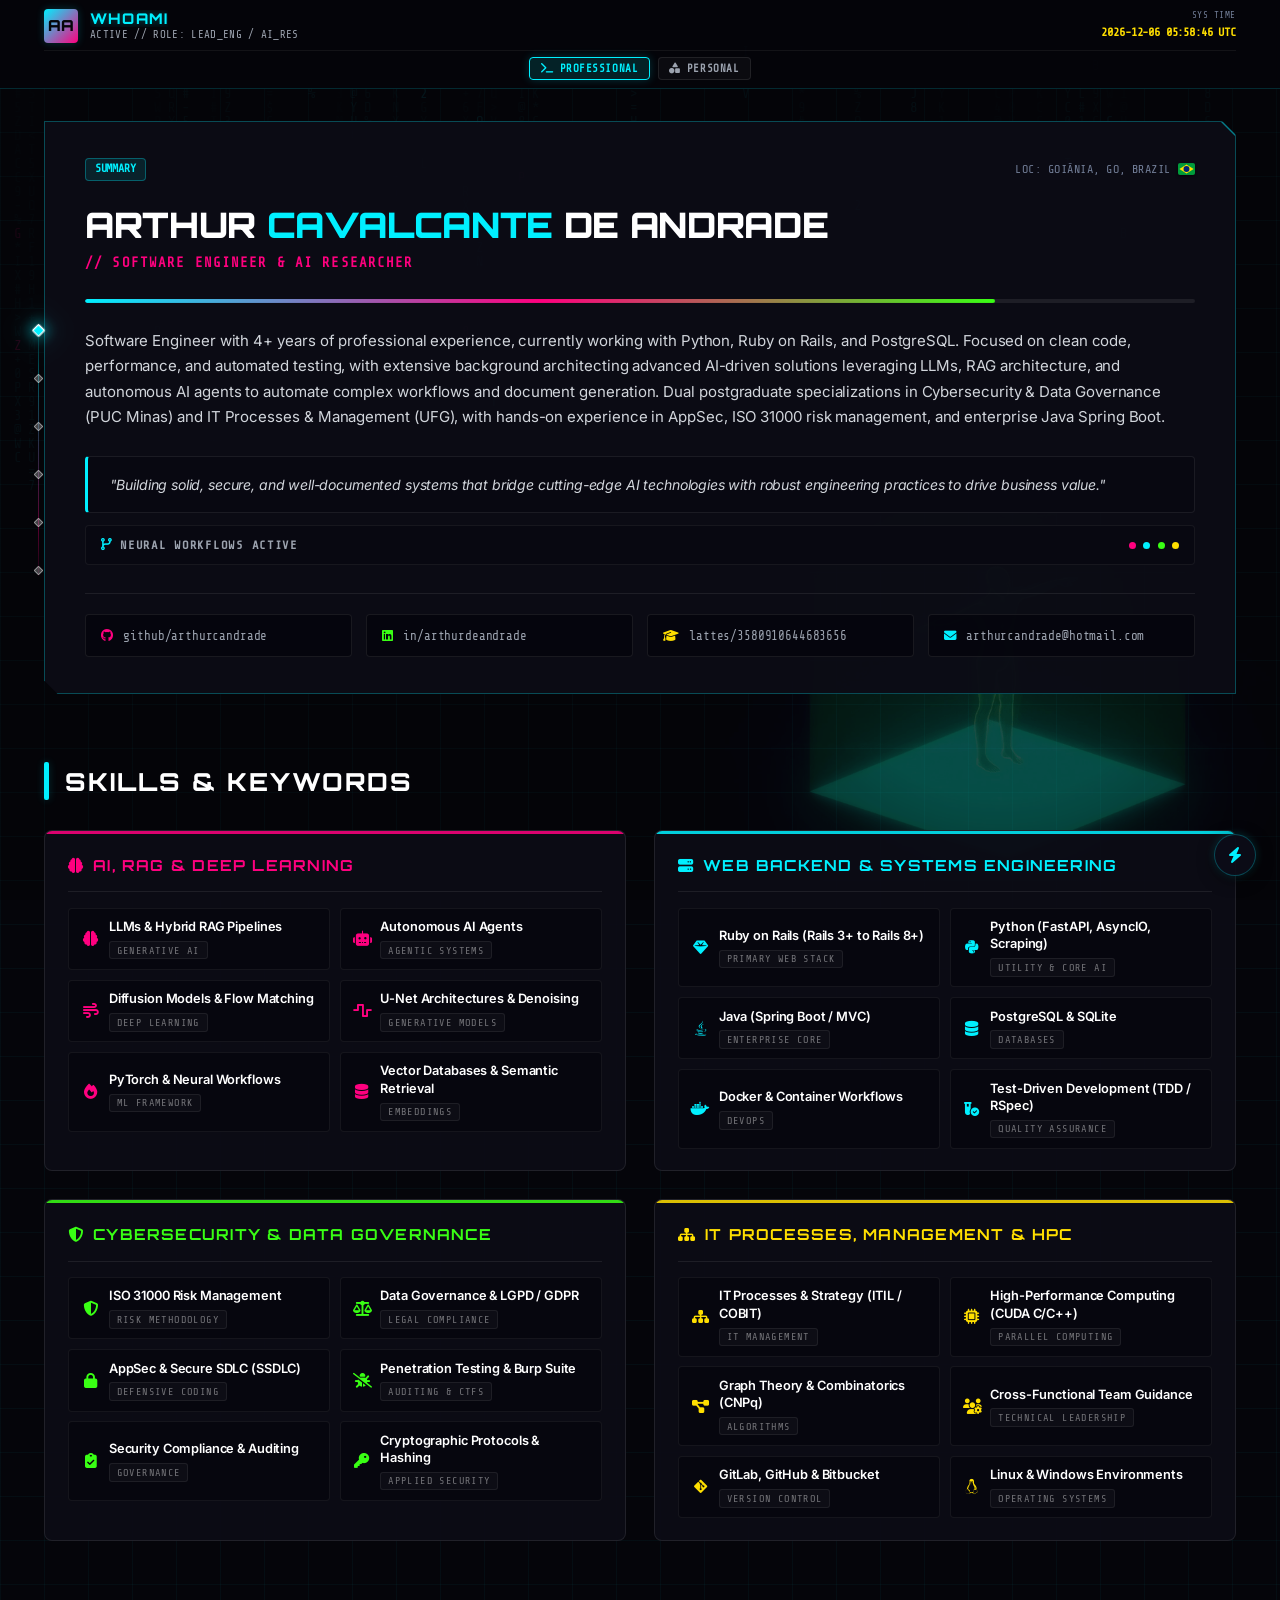
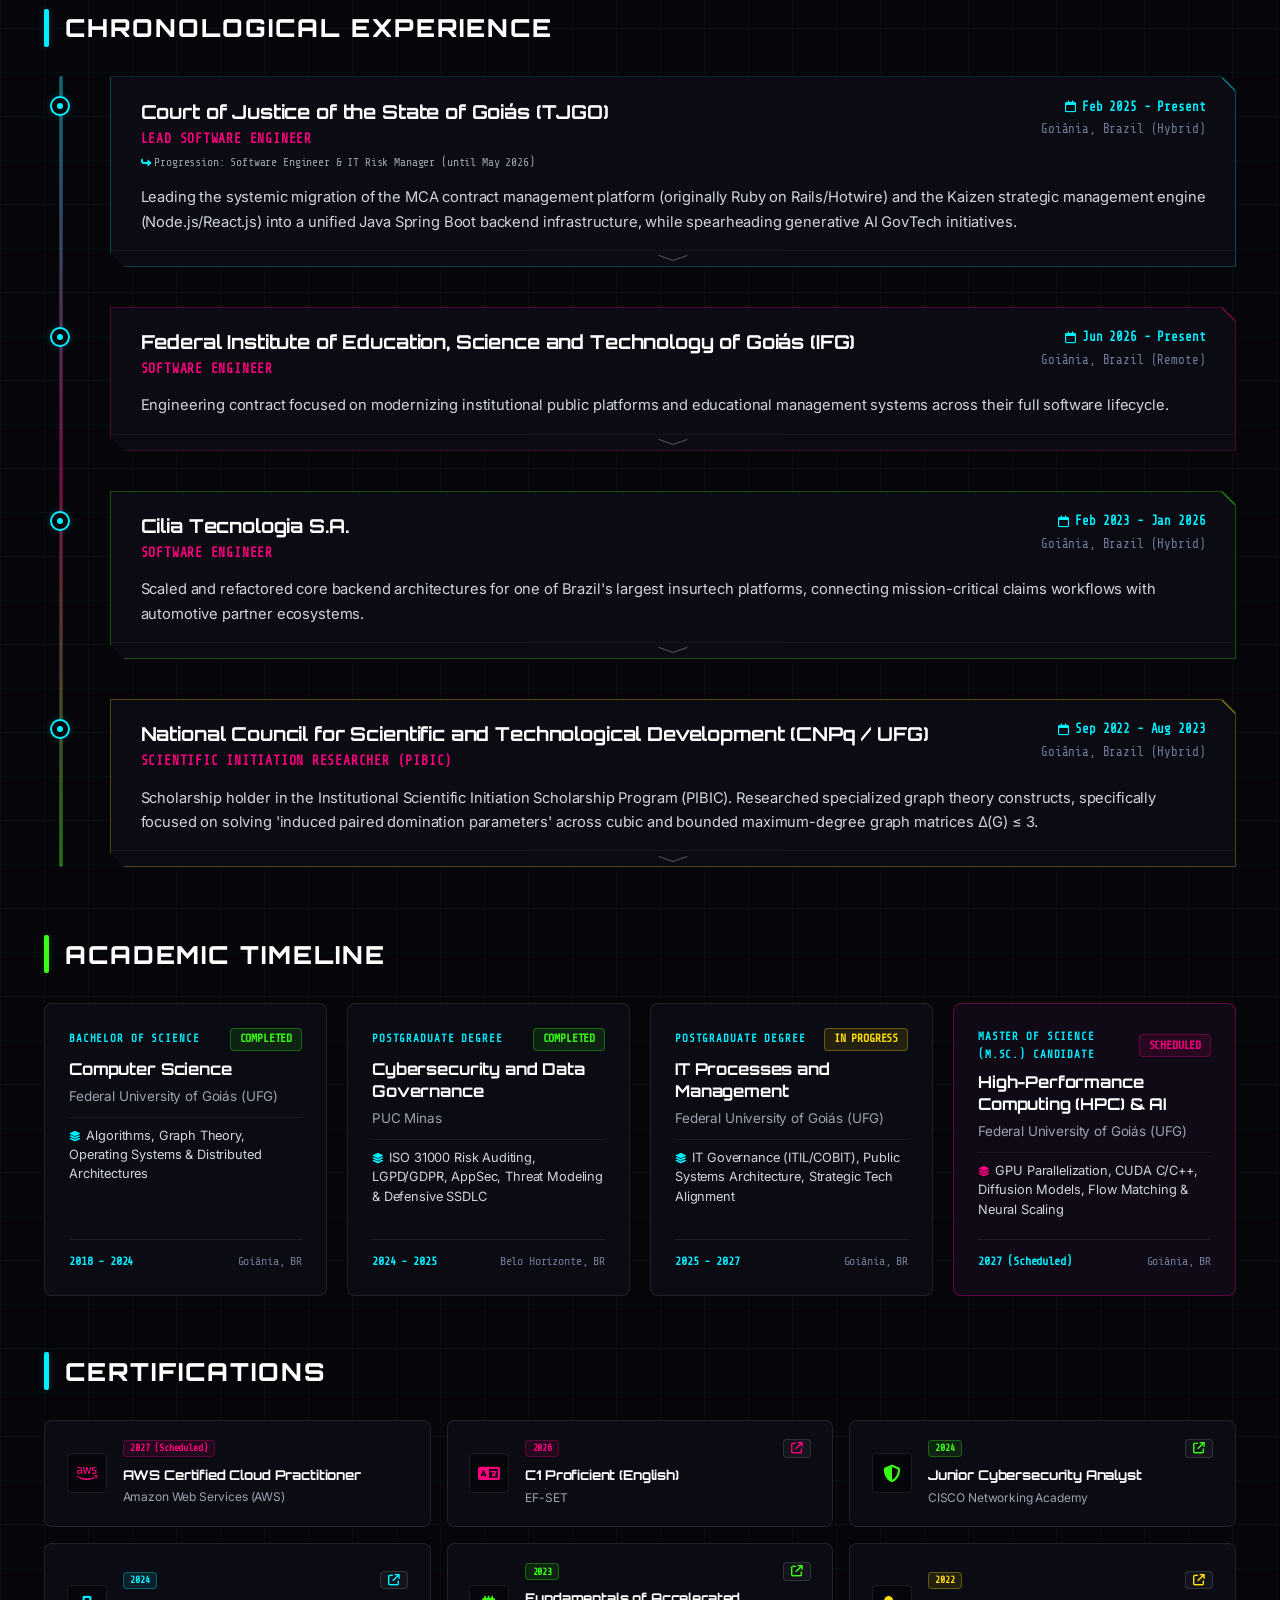
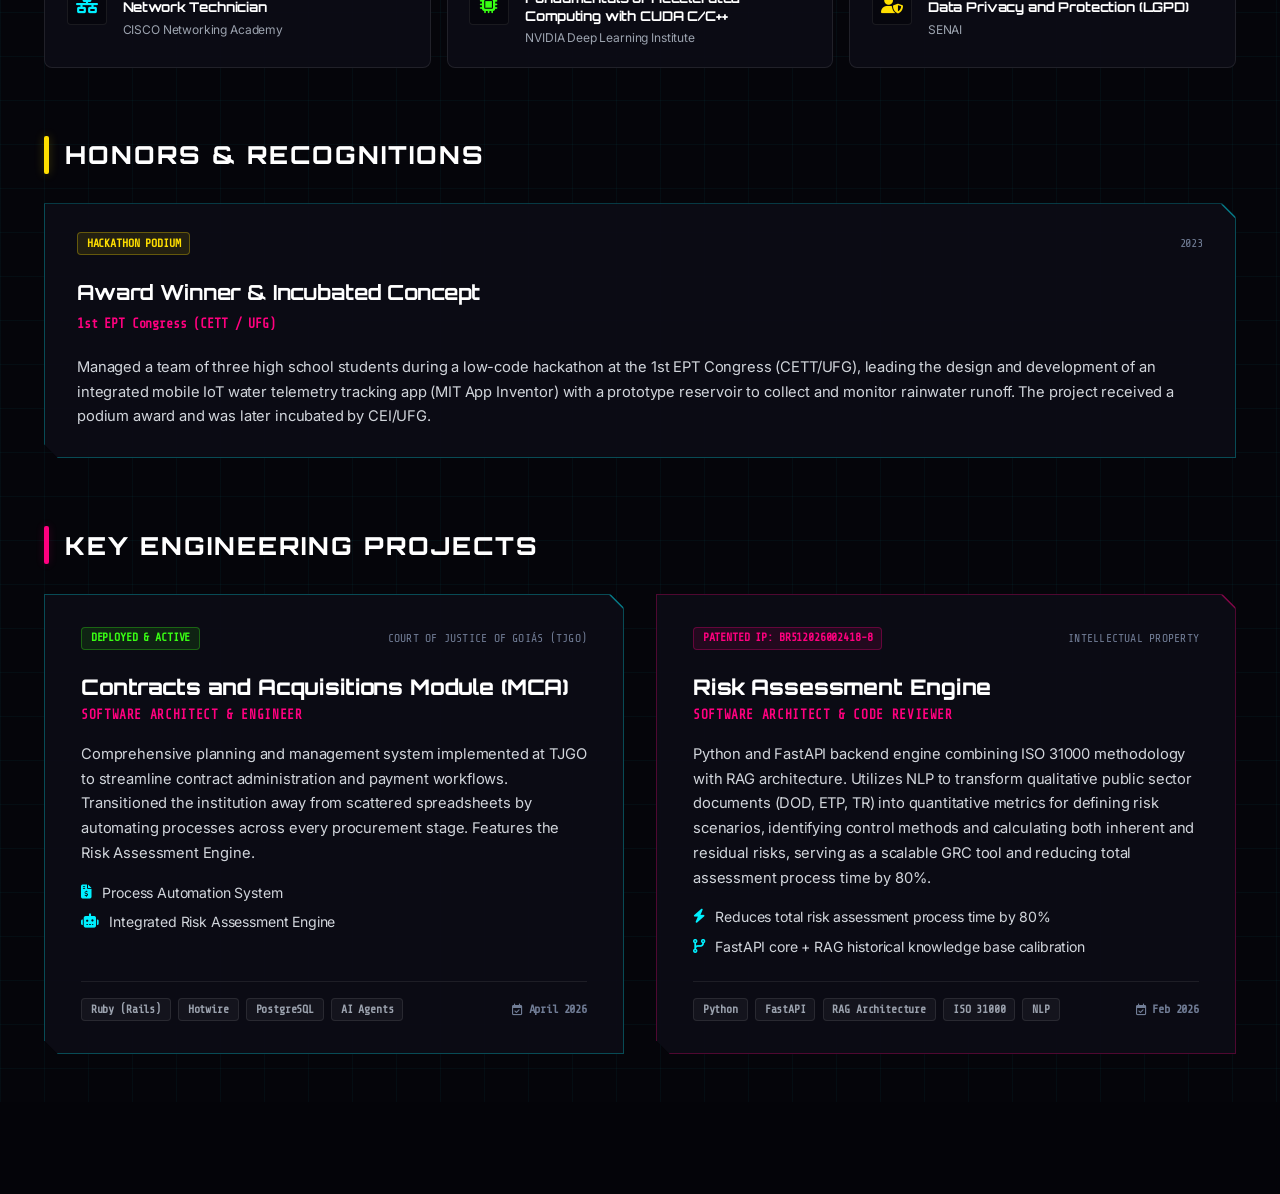
==== commit 58df7f0a: "feat: add cybernetic base styles and body scan asset to portfolio website" ====
--- a/index.html
+++ b/index.html
@@ -67,6 +67,11 @@
 
 <body class="grid-bg">
 
+  <!-- Ambient Hologram Wireframe in Background (Under Matrix Rain) -->
+  <div class="bg-hologram-wrap" aria-hidden="true">
+    <img src="assets/hero/body-scan.gif" alt="" class="bg-hologram-gif" loading="lazy" decoding="async" />
+  </div>
+
   <!-- Matrix Rain Canvas Background -->
   <canvas id="matrix-canvas"></canvas>
 
--- a/css/base.css
+++ b/css/base.css
@@ -3,7 +3,9 @@
  * Base Styles, Reset, Ergonomic Cyber Grid & High-Performance Utility Classes
  */
 
-*, *::before, *::after {
+*,
+*::before,
+*::after {
   box-sizing: border-box;
   margin: 0;
   padding: 0;
@@ -15,7 +17,8 @@
   color-scheme: dark;
 }
 
-section, [id] {
+section,
+[id] {
   scroll-margin-top: 4.75rem;
 }
 
@@ -82,7 +85,9 @@
 }
 
 html.fx-eco #matrix-canvas,
-body.fx-eco #matrix-canvas {
+body.fx-eco #matrix-canvas,
+html.fx-eco .bg-hologram-wrap,
+body.fx-eco .bg-hologram-wrap {
   display: none !important;
   opacity: 0 !important;
 }
@@ -125,20 +130,70 @@
 /* Cyber Matrix Background Grid (Hardware-Accelerated) */
 .grid-bg {
   background-size: 44px 44px;
-  background-image: 
+  background-image:
     linear-gradient(to right, rgba(0, 240, 255, 0.035) 1px, transparent 1px),
     linear-gradient(to bottom, rgba(0, 240, 255, 0.035) 1px, transparent 1px);
 }
 
-/* Matrix Rain Canvas */
+/* Ambient Cybernetic Hologram (Under Matrix Rain, Positioned in Bottom-Right Corner) */
+.bg-hologram-wrap {
+  position: fixed;
+  bottom: 0;
+  right: 0;
+  width: 560px;
+  max-width: 45vw;
+  pointer-events: none;
+  z-index: 0;
+  display: flex;
+  align-items: flex-end;
+  justify-content: flex-end;
+  mix-blend-mode: screen;
+  opacity: 0.35;
+  user-select: none;
+  transition: opacity 0.5s ease;
+}
+
+.bg-hologram-gif {
+  width: 100%;
+  height: auto;
+  aspect-ratio: 800 / 666;
+  object-fit: contain;
+  display: block;
+  mix-blend-mode: screen;
+  filter: contrast(1.12) brightness(1.08);
+  mask-image: radial-gradient(ellipse at center, rgba(0, 0, 0, 1) 40%, rgba(0, 0, 0, 0.7) 70%, rgba(0, 0, 0, 0) 95%);
+  -webkit-mask-image: radial-gradient(ellipse at center, rgba(0, 0, 0, 1) 40%, rgba(0, 0, 0, 0.7) 70%, rgba(0, 0, 0, 0) 95%);
+}
+
+@media (max-width: 1200px) {
+  .bg-hologram-wrap {
+    bottom: 0;
+    right: 0;
+    width: 440px;
+    max-width: 45vw;
+    opacity: 0.28;
+  }
+}
+
+@media (max-width: 768px) {
+  .bg-hologram-wrap {
+    bottom: 0;
+    right: 0;
+    width: 300px;
+    max-width: 65vw;
+    opacity: 0.2;
+  }
+}
+
+/* Matrix Rain Canvas (Layered Directly Over the Hologram) */
 #matrix-canvas {
   position: fixed;
   top: 0;
   left: 0;
   width: 100%;
   height: 100%;
-  z-index: 0;
-  opacity: 0.16;
+  z-index: 1;
+  opacity: 0.18;
   pointer-events: none;
   transition: opacity 0.4s ease;
 }
@@ -172,13 +227,16 @@
   width: 7px;
   height: 7px;
 }
+
 ::-webkit-scrollbar-track {
   background: var(--bg-primary);
 }
+
 ::-webkit-scrollbar-thumb {
   background: rgba(0, 240, 255, 0.35);
   border-radius: 3px;
 }
+
 ::-webkit-scrollbar-thumb:hover {
   background: rgba(0, 240, 255, 0.7);
   box-shadow: 0 0 10px var(--neon-cyan);
@@ -189,23 +247,21 @@
   position: relative;
   background: var(--bg-card);
   border: 1px solid var(--border-cyan);
-  clip-path: polygon(
-    0 0, 
-    calc(100% - 14px) 0, 
-    100% 14px, 
-    100% 100%, 
-    14px 100%, 
-    0 calc(100% - 14px)
-  );
+  clip-path: polygon(0 0,
+      calc(100% - 14px) 0,
+      100% 14px,
+      100% 100%,
+      14px 100%,
+      0 calc(100% - 14px));
   transition: border-color var(--transition-fast), box-shadow var(--transition-fast), transform var(--transition-fast);
 }
 
 .cyber-card::before {
   content: '';
   position: absolute;
-  top: 0; 
+  top: 0;
   right: 0;
-  width: 14px; 
+  width: 14px;
   height: 14px;
   background: rgba(0, 240, 255, 0.5);
   clip-path: polygon(100% 0, 0 0, 100% 100%);
@@ -227,13 +283,16 @@
 .cyber-card.magenta-variant {
   border-color: var(--border-magenta);
 }
+
 .cyber-card.magenta-variant::before {
   background: rgba(255, 0, 127, 0.5);
 }
+
 .cyber-card.magenta-variant:hover {
   border-color: rgba(255, 0, 127, 0.75);
   box-shadow: 0 4px 20px rgba(255, 0, 127, 0.15);
 }
+
 .cyber-card.magenta-variant:hover::before {
   background: var(--neon-magenta);
 }
@@ -242,13 +301,16 @@
 .cyber-card.green-variant {
   border-color: var(--border-green);
 }
+
 .cyber-card.green-variant::before {
   background: rgba(57, 255, 20, 0.5);
 }
+
 .cyber-card.green-variant:hover {
   border-color: rgba(57, 255, 20, 0.75);
   box-shadow: 0 4px 20px rgba(57, 255, 20, 0.15);
 }
+
 .cyber-card.green-variant:hover::before {
   background: var(--neon-green);
 }
@@ -257,13 +319,16 @@
 .cyber-card.yellow-variant {
   border-color: var(--border-yellow);
 }
+
 .cyber-card.yellow-variant::before {
   background: rgba(255, 223, 0, 0.5);
 }
+
 .cyber-card.yellow-variant:hover {
   border-color: rgba(255, 223, 0, 0.75);
   box-shadow: 0 4px 20px rgba(255, 223, 0, 0.15);
 }
+
 .cyber-card.yellow-variant:hover::before {
   background: var(--neon-yellow);
 }
@@ -286,10 +351,25 @@
   flex-shrink: 0;
 }
 
-.section-accent-bar.cyan { background-color: var(--neon-cyan); box-shadow: var(--shadow-glow-cyan-sm); }
-.section-accent-bar.magenta { background-color: var(--neon-magenta); box-shadow: var(--shadow-glow-magenta-sm); }
-.section-accent-bar.green { background-color: var(--neon-green); box-shadow: var(--shadow-glow-green-sm); }
-.section-accent-bar.yellow { background-color: var(--neon-yellow); box-shadow: 0 0 10px rgba(255, 223, 0, 0.25); }
+.section-accent-bar.cyan {
+  background-color: var(--neon-cyan);
+  box-shadow: var(--shadow-glow-cyan-sm);
+}
+
+.section-accent-bar.magenta {
+  background-color: var(--neon-magenta);
+  box-shadow: var(--shadow-glow-magenta-sm);
+}
+
+.section-accent-bar.green {
+  background-color: var(--neon-green);
+  box-shadow: var(--shadow-glow-green-sm);
+}
+
+.section-accent-bar.yellow {
+  background-color: var(--neon-yellow);
+  box-shadow: 0 0 10px rgba(255, 223, 0, 0.25);
+}
 
 .section-heading {
   font-family: var(--font-tech);
@@ -303,11 +383,25 @@
 
 /* Glitch Animation (Only on hover, low overhead) */
 @keyframes glitch {
-  0% { transform: translate(0); }
-  25% { transform: translate(-1px, 1px); }
-  50% { transform: translate(1px, -1px); }
-  75% { transform: translate(-1px, -1px); }
-  100% { transform: translate(0); }
+  0% {
+    transform: translate(0);
+  }
+
+  25% {
+    transform: translate(-1px, 1px);
+  }
+
+  50% {
+    transform: translate(1px, -1px);
+  }
+
+  75% {
+    transform: translate(-1px, -1px);
+  }
+
+  100% {
+    transform: translate(0);
+  }
 }
 
 .glitch-hover:hover {
@@ -338,6 +432,7 @@
   background: rgba(var(--neon-cyan-rgb), 0.08);
   color: var(--neon-cyan);
 }
+
 .btn-cyan:hover {
   background: var(--neon-cyan);
   color: var(--bg-primary);
@@ -349,6 +444,7 @@
   background: rgba(var(--neon-magenta-rgb), 0.08);
   color: var(--neon-magenta);
 }
+
 .btn-magenta:hover {
   background: var(--neon-magenta);
   color: #ffffff;
@@ -407,20 +503,51 @@
 }
 
 @keyframes pulseGlow {
-  0% { opacity: 0.65; }
-  100% { opacity: 1; }
+  0% {
+    opacity: 0.65;
+  }
+
+  100% {
+    opacity: 1;
+  }
 }
 
 /* Layout Utilities */
-.relative { position: relative; }
-.z-10 { z-index: 10; }
-.text-cyan { color: var(--neon-cyan); }
-.text-magenta { color: var(--neon-magenta); }
-.text-green { color: var(--neon-green); }
-.text-yellow { color: var(--neon-yellow); }
-.text-muted { color: var(--text-muted); }
-.text-dim { color: var(--text-dim); }
-.text-white { color: #ffffff; }
+.relative {
+  position: relative;
+}
+
+.z-10 {
+  z-index: 10;
+}
+
+.text-cyan {
+  color: var(--neon-cyan);
+}
+
+.text-magenta {
+  color: var(--neon-magenta);
+}
+
+.text-green {
+  color: var(--neon-green);
+}
+
+.text-yellow {
+  color: var(--neon-yellow);
+}
+
+.text-muted {
+  color: var(--text-muted);
+}
+
+.text-dim {
+  color: var(--text-dim);
+}
+
+.text-white {
+  color: #ffffff;
+}
 
 /* Portal Realm Transitions */
 .portal-realm-view {
